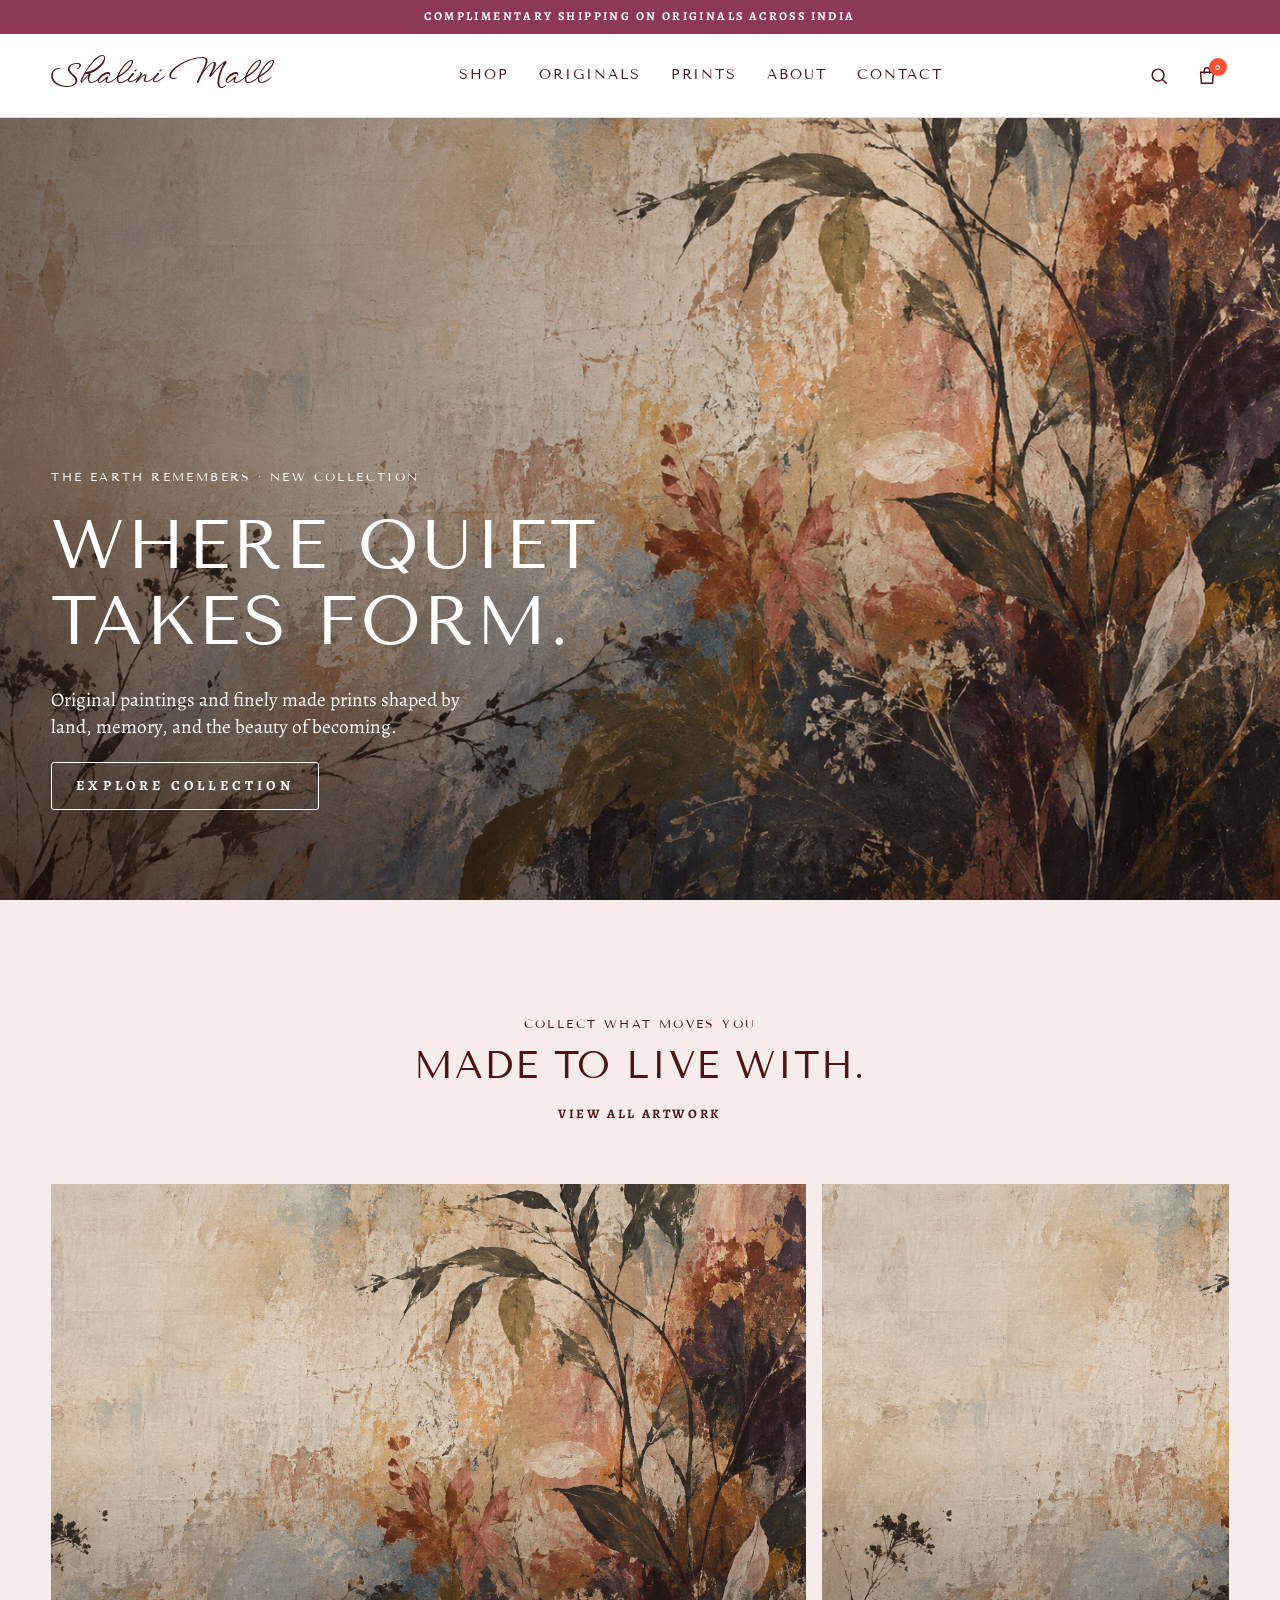
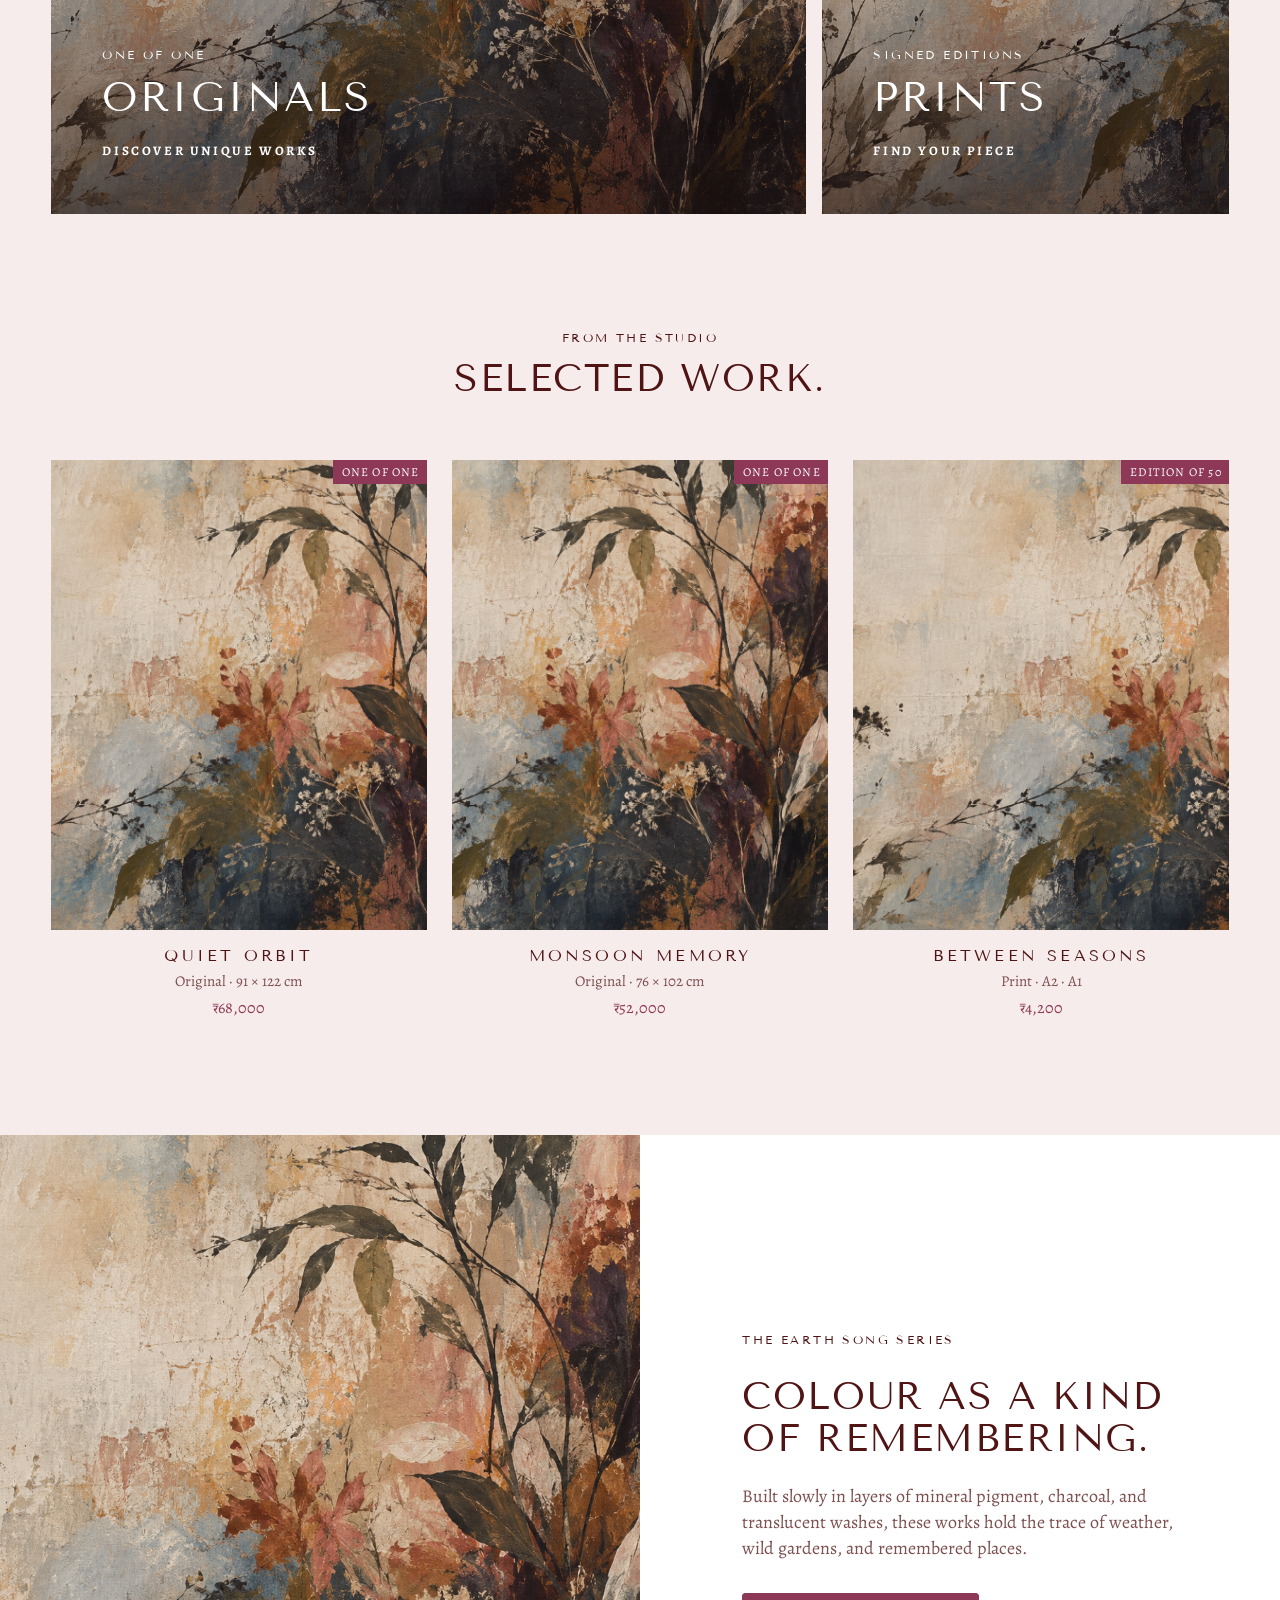
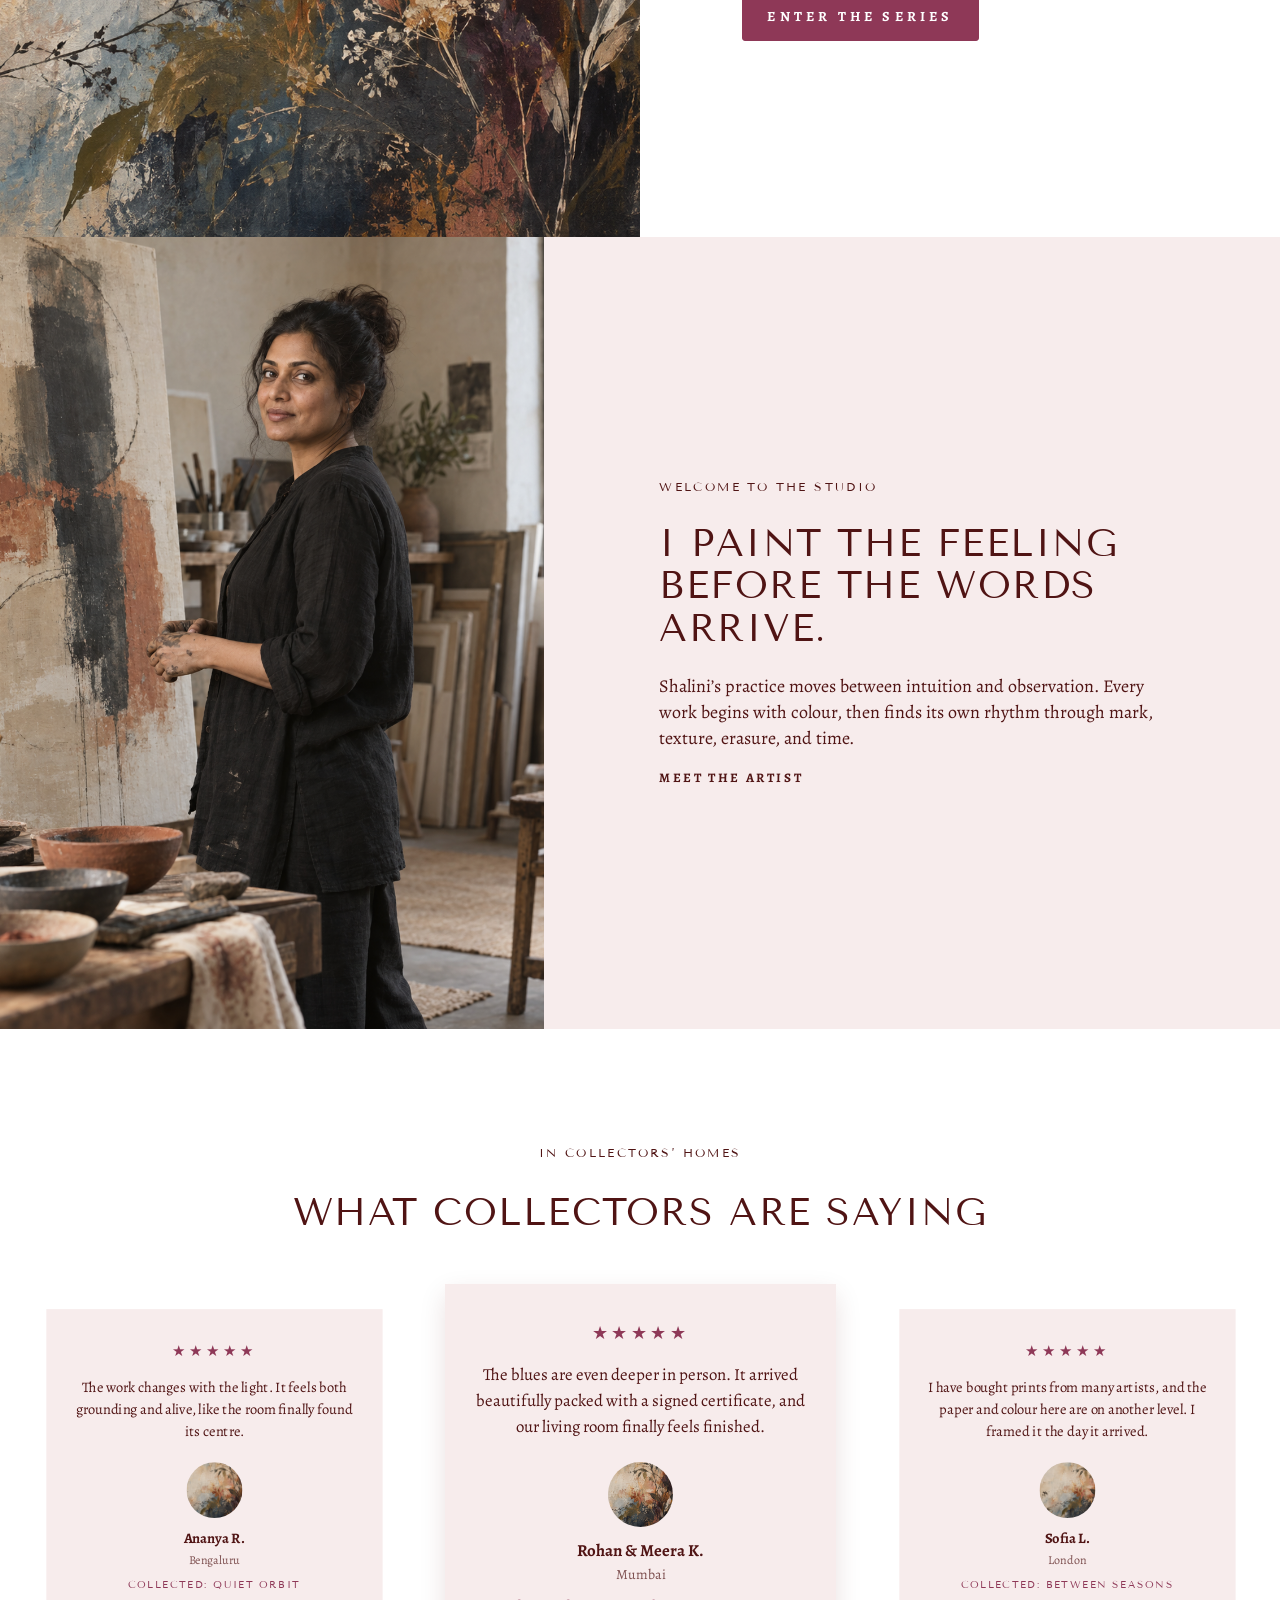
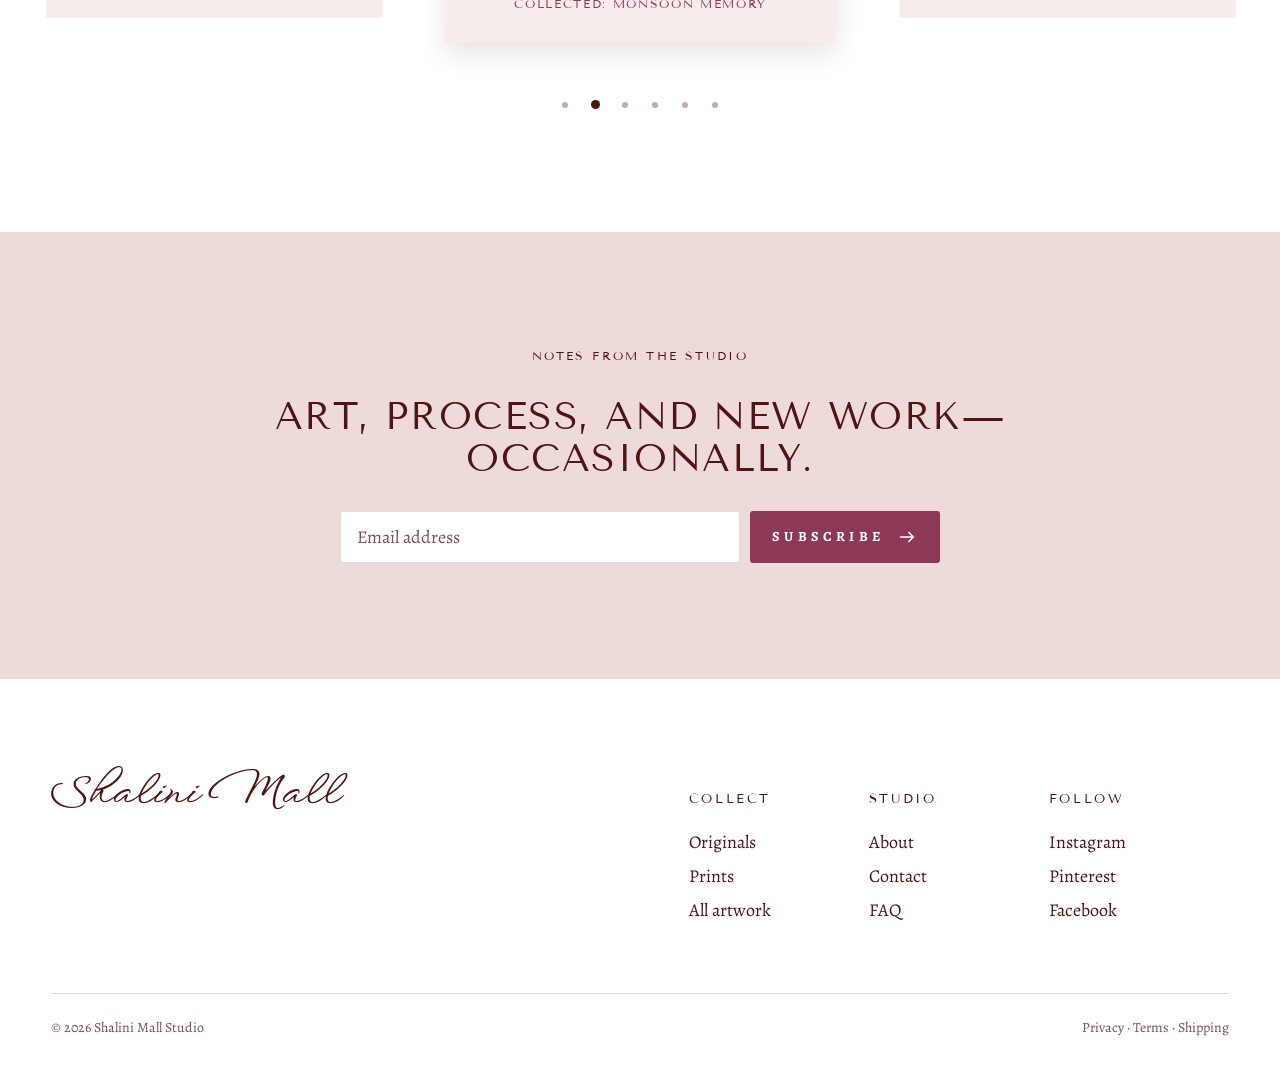
==== index.html @ 7da841d7 "Initial commit: Shalini Mall static site Co-Authored-By: Claude Opus 5.5 <noreply@anthropic.com>" ====
<!doctype html><html lang="en"><head><meta charset="utf-8"><meta name="viewport" content="width=device-width,initial-scale=1"><title>Shalini Mall — Original Art & Fine Art Prints</title><meta name="description" content="Original contemporary paintings and archival fine art prints from Shalini Mall Studio."><meta property="og:title" content="Shalini Mall Studio"><meta property="og:description" content="Art for slow, considered spaces."><meta property="og:image" content="assets/images/collection-hero.png"><link rel="canonical" href="index.html"><script>document.documentElement.classList.add('js')</script><link rel="stylesheet" href="css/style.css"><link rel="stylesheet" href="css/animations.css"><link rel="stylesheet" href="css/responsive.css"><script defer src="js/products.js"></script><script defer src="js/reviews.js"></script><script defer src="js/cart.js"></script><script defer src="js/main.js"></script><script defer src="js/animations.js"></script></head><body><main id="main"><section class="hero" data-slideshow data-speed="7000" aria-roledescription="carousel" aria-label="Featured"><div class="hero-slide is-selected" aria-roledescription="slide" aria-label="1 of 3"><div class="hero-media"><div class="hero-parallax" data-parallax><img src="assets/images/collection-hero.png" alt="Layered abstract botanical painting in earth tones"></div></div><div class="hero-copy"><p class="eyebrow hero-crop"><span>The earth remembers · New collection</span></p><h1 class="hero-title hero-crop"><span>Where quiet takes form.</span></h1><p class="hero-sub hero-crop"><span>Original paintings and finely made prints shaped by land, memory, and the beauty of becoming.</span></p><a class="button light hero-link" href="shop.html">Explore collection</a></div></div><div class="hero-slide" aria-roledescription="slide" aria-label="2 of 3"><div class="hero-media"><div class="hero-parallax" data-parallax><img src="assets/images/collection-hero.png" alt="Detail of an original painting: rust and rose leaves over deep indigo" style="--zoom:1.55;--focus:78% 70%"></div></div><div class="hero-copy"><p class="eyebrow hero-crop"><span>One of one · Originals</span></p><h2 class="hero-title hero-crop"><span>Original paintings.</span></h2><p class="hero-sub hero-crop"><span>Singular works built slowly by hand. Signed, documented, and ready for their next home.</span></p><a class="button light hero-link" href="originals.html">Explore originals</a></div></div><div class="hero-slide" aria-roledescription="slide" aria-label="3 of 3"><div class="hero-media"><div class="hero-parallax" data-parallax><img src="assets/images/collection-hero.png" alt="Detail of a fine art print: fine dark botanicals over pale pigment" style="--zoom:1.5;--focus:12% 62%"></div></div><div class="hero-copy"><p class="eyebrow hero-crop"><span>Signed editions · Prints</span></p><h2 class="hero-title hero-crop"><span>Fine art prints.</span></h2><p class="hero-sub hero-crop"><span>Archival pigment editions on cotton rag paper, signed by the artist.</span></p><a class="button light hero-link" href="prints.html">Explore prints</a></div></div></section><section class="section"><div class="section-head" data-reveal><div><p class="eyebrow">Collect what moves you</p><h2>Made to live with.</h2></div><a class="text-link" href="shop.html">View all artwork</a></div><div class="collections" data-reveal><a class="collection-card" href="originals.html" style="--crop:72% center"><img src="assets/images/collection-hero.png" alt="Original abstract artwork detail"><div><p class="eyebrow">One of one</p><h3>Originals</h3><span class="text-link">Discover unique works</span></div></a><a class="collection-card" href="prints.html" style="--crop:18% center"><img src="assets/images/collection-hero.png" alt="Fine art print detail"><div><p class="eyebrow">Signed editions</p><h3>Prints</h3><span class="text-link">Find your piece</span></div></a></div></section><section class="section" style="padding-top:0"><div class="section-head" data-reveal><div><p class="eyebrow">From the studio</p><h2>Selected work.</h2></div></div><div class="product-grid" id="featuredGrid"></div></section><section class="editorial" data-reveal><div class="editorial-image"><img src="assets/images/collection-hero.png" alt="Detail from the Earth Song collection" loading="lazy" style="object-position:72% center"></div><div class="editorial-copy"><p class="eyebrow">The Earth Song series</p><h2>Colour as a kind of remembering.</h2><p>Built slowly in layers of mineral pigment, charcoal, and translucent washes, these works hold the trace of weather, wild gardens, and remembered places.</p><a class="button dark" href="originals.html">Enter the series</a></div></section><section class="about-grid" data-reveal><div class="artist-image"><img src="assets/images/artist-studio.png" alt="Artist Shalini in a warm, light-filled studio" loading="lazy"></div><div class="about-copy"><p class="eyebrow">Welcome to the studio</p><h2>I paint the feeling before the words arrive.</h2><p>Shalini’s practice moves between intuition and observation. Every work begins with colour, then finds its own rhythm through mark, texture, erasure, and time.</p><a class="text-link" href="about.html">Meet the artist</a></div></section><section class="section reviews" aria-labelledby="reviewsTitle" data-reveal><div class="section-head"><p class="eyebrow">In collectors’ homes</p><h2 id="reviewsTitle">What collectors are saying</h2></div><div class="review-track" id="reviewTrack" aria-roledescription="carousel" aria-label="Customer reviews" tabindex="0"></div><div class="review-dots" id="reviewDots"></div></section></main><script>document.addEventListener('DOMContentLoaded',()=>document.querySelector('#featuredGrid').innerHTML=ART_PRODUCTS.slice(0,3).map(productCard).join(''))</script></body></html>
---- css/style.css ----
@import url('https://fonts.googleapis.com/css2?family=Alegreya:ital,wght@0,400;0,500;0,700;1,400&family=Tenor+Sans&family=WindSong:wght@400;500&display=swap');
:root{--paper:#f7ecec;--paper-2:#efdada;--ink:#501414;--ink-deep:#130505;--muted:#7d4f4f;--clay:#8e3857;--clay-dim:#7c314c;--sage:#efdada;--line:rgba(80,20,20,.16);--white:#fff;--dot:#ff4f33;--radius:3px;--display:'Tenor Sans',Arial,sans-serif;--logo:'WindSong',cursive;--body:'Alegreya',Georgia,serif;--gutter:clamp(20px,4vw,60px);--ease:cubic-bezier(.26,.54,.32,1)}
*{box-sizing:border-box}html{scroll-behavior:smooth}body{margin:0;background:var(--paper);color:var(--ink);font:400 18px/1.45 var(--body);overflow-x:hidden}body.locked{overflow:hidden}a{color:inherit;text-decoration:none}button,input,select,textarea{font:inherit}button{color:inherit}img{display:block;width:100%}svg{width:22px;height:22px;fill:none;stroke:currentColor;stroke-width:1.6;stroke-linecap:round}h1,h2,h3,p{margin-top:0}h1,h2,h3{font-family:var(--display);font-weight:400;line-height:1.1;letter-spacing:.04em;text-transform:uppercase}h1{font-size:clamp(2.2rem,4.6vw,4.2rem)}h2{font-size:clamp(1.7rem,3vw,2.6rem)}h3{font-size:1.05rem;letter-spacing:.18em}.sr-only{position:absolute;width:1px;height:1px;padding:0;margin:-1px;overflow:hidden;clip:rect(0,0,0,0);white-space:nowrap;border:0}.skip-link{position:fixed;left:16px;top:-60px;z-index:100;background:#fff;padding:12px}.skip-link:focus{top:16px}
.announcement{height:34px;background:var(--clay);color:var(--white);display:grid;place-items:center;text-transform:uppercase;letter-spacing:.2em;font-size:12px;font-weight:700}
.site-header{height:84px;position:fixed;top:34px;left:0;right:0;z-index:30;display:grid;grid-template-columns:auto 1fr auto;gap:24px;align-items:center;padding-inline:var(--gutter);background:var(--white);color:var(--ink);border-bottom:1px solid var(--line);transition:top .3s var(--ease),box-shadow .3s var(--ease)}.site-header.scrolled{top:0;box-shadow:0 1px 14px rgba(80,20,20,.08)}.desktop-nav,.header-actions{display:flex;align-items:center;gap:30px}.desktop-nav{justify-content:center}.desktop-nav a{font-family:var(--display);text-transform:uppercase;letter-spacing:.14em;font-size:14px}.desktop-nav a,.footer-links a{position:relative}.desktop-nav a:after,.footer-links a:after,.text-link:after{content:'';height:1px;background:currentColor;position:absolute;left:0;right:100%;bottom:-3px;transition:right .35s var(--ease)}.desktop-nav a:hover:after,.footer-links a:hover:after,.text-link:hover:after{right:0}.header-actions{justify-content:flex-end;gap:4px}
.brand{display:inline-flex;align-items:center;line-height:1}.brand span{font-family:var(--logo);font-weight:500;font-size:30px;white-space:nowrap;padding-block:6px}.brand.mini{color:var(--ink)}.brand.inverse{color:var(--ink)}footer .brand span{font-size:40px}.icon-btn{width:44px;height:44px;border:0;background:transparent;display:grid;place-items:center;cursor:pointer}.menu-btn{display:none}.cart-button{position:relative}.cart-button span{position:absolute;right:2px;top:4px;min-width:18px;height:18px;padding:0 4px;border-radius:9px;background:var(--dot);color:#fff;display:grid;place-items:center;font:700 10px/1 var(--body)}
.hero{position:relative;margin-top:84px;min-height:calc(100svh - 118px);color:#fff;background:var(--ink);overflow:hidden}.hero-slide{position:absolute;inset:0;display:flex;align-items:flex-end}.hero-slide:not(:first-child){visibility:hidden}.hero-media,.hero-media:after{position:absolute;inset:0}.hero-media{overflow:hidden}.hero-media:after{content:'';background:linear-gradient(90deg,rgba(19,5,5,.5),transparent 68%),linear-gradient(0deg,rgba(19,5,5,.4),transparent 55%)}.hero-parallax{position:absolute;left:0;right:0;top:0;height:115%;transition:transform .05s linear}.hero-parallax img{height:100%;object-fit:cover;transform:scale(var(--zoom,1));transform-origin:var(--focus,center)}.hero-copy{position:relative;z-index:1;margin-inline:var(--gutter);bottom:10vh;max-width:760px}.hero-copy .hero-title{margin:.3em 0;font-size:clamp(2.4rem,5.4vw,5rem)}.hero-sub{font-size:clamp(1.05rem,1.5vw,1.3rem);max-width:42ch}.hero-crop{overflow:hidden;padding-bottom:.08em}.hero-crop>span{display:block}
.eyebrow{font-family:var(--display);text-transform:uppercase;letter-spacing:.2em;font-size:12px}.button{min-height:48px;display:inline-flex;align-items:center;justify-content:center;padding:11px 24px;text-transform:uppercase;letter-spacing:.3em;font-size:14px;font-weight:700;border:1px solid currentColor;border-radius:var(--radius);transition:background .25s var(--ease),color .25s var(--ease),border-color .25s var(--ease);cursor:pointer}.button.light{color:white}.button.light:hover{background:white;color:var(--ink)}.button.dark{background:var(--clay);color:white;border-color:var(--clay)}.button.dark:hover{background:var(--clay-dim);border-color:var(--clay-dim)}.button.full{width:100%}
.section{padding:clamp(72px,9vw,130px) var(--gutter)}.section-head{display:flex;flex-direction:column;align-items:center;text-align:center;gap:18px;margin-bottom:clamp(36px,5vw,60px)}.section-head h2{margin:0}.text-link{position:relative;text-transform:uppercase;letter-spacing:.2em;font-size:13px;font-weight:700}
.collections{display:grid;grid-template-columns:1.3fr .7fr;gap:16px}.collection-card{position:relative;min-height:70vh;overflow:hidden;color:white;display:flex;align-items:flex-end;padding:clamp(28px,4vw,56px)}.collection-card img{position:absolute;inset:0;height:100%;object-fit:cover;object-position:var(--crop);transition:transform 1.1s var(--ease)}.collection-card:after{content:'';position:absolute;inset:0;background:linear-gradient(0deg,rgba(19,5,5,.55),transparent 58%)}.collection-card:hover img{transform:scale(1.04)}.collection-card div{position:relative;z-index:1}.collection-card h3{font-size:clamp(1.8rem,3.2vw,2.8rem);letter-spacing:.06em;margin:.2em 0 .4em}
.product-grid{display:grid;grid-template-columns:repeat(3,1fr);gap:clamp(36px,4vw,56px) clamp(16px,2vw,30px)}.product-image{position:relative;aspect-ratio:4/5;overflow:hidden;display:block;background:var(--white)}.product-image img{height:100%;object-fit:cover;object-position:var(--crop);transition:transform .8s var(--ease)}.product-image:after{content:'';position:absolute;inset:0;background:#000;opacity:0;transition:opacity .3s var(--ease)}.product-image:hover:after{opacity:.1}.product-image:hover img{transform:scale(1.03)}.product-image span{position:absolute;top:0;right:0;z-index:1;background:var(--clay);color:#fff;padding:6px 7px 6px 9px;font-size:12px;line-height:1;text-transform:uppercase;letter-spacing:.1em}.product-meta{display:flex;flex-direction:column;align-items:center;text-align:center;gap:4px;padding-top:16px}.product-meta h3{font-size:16px;letter-spacing:.2em;line-height:1.2;margin:0 0 6px}.product-meta p{font-size:15px;color:var(--muted);margin:0}.product-meta strong{font-size:16px;color:var(--clay);font-weight:400}
.editorial{display:grid;grid-template-columns:1fr 1fr;background:var(--white)}.editorial-image{min-height:78vh;overflow:hidden}.editorial-image img{height:100%;object-fit:cover}.editorial-copy{display:flex;flex-direction:column;align-items:flex-start;justify-content:center;padding:clamp(56px,8vw,130px)}.editorial-copy h2{margin:.4em 0 .6em}.editorial-copy p:not(.eyebrow){max-width:48ch;color:var(--muted);margin-bottom:32px}.editorial.reverse{background:var(--ink);color:var(--white)}.editorial.reverse .editorial-copy{order:1}.editorial.reverse .editorial-image{order:2}.editorial.reverse .editorial-copy p{color:#e6cccc}.about-grid{display:grid;grid-template-columns:.85fr 1.15fr}.artist-image{min-height:88vh}.artist-image img{height:100%;object-fit:cover}.about-copy{display:flex;flex-direction:column;justify-content:center;padding:clamp(56px,9vw,140px)}.about-copy h1,.about-copy h2{margin:.4em 0 .6em}
.reviews{background:var(--white);padding-inline:0;overflow:hidden;container-type:inline-size;--card:33.333cqw}.reviews .section-head{padding-inline:var(--gutter);margin-bottom:10px}.review-track{position:relative;display:flex;overflow-x:auto;scroll-snap-type:x mandatory;scrollbar-width:none;padding:40px calc((100cqw - var(--card))/2) 50px;outline:0}.review-track::-webkit-scrollbar{display:none}.review-card{flex:0 0 var(--card);margin:0;scroll-snap-align:center;display:flex;cursor:pointer}.review-card.is-selected{cursor:auto}.review-body{flex:1;display:flex;flex-direction:column;align-items:center;text-align:center;background:var(--paper);margin:0 18px;padding:36px 30px 32px;transform:scale(.86);transition:transform .5s ease,box-shadow .5s ease}.is-selected .review-body{position:relative;z-index:1;transform:scale(1);box-shadow:0 10px 25px rgba(80,20,20,.12)}.review-track:focus-visible .is-selected .review-body{outline:1px solid var(--clay);outline-offset:4px}.review-stars{color:var(--clay);font-size:18px;letter-spacing:.2em;margin-bottom:16px}.review-body blockquote{margin:0 0 22px;font-size:1.05rem;line-height:1.55}.review-thumb{display:block;width:65px;height:65px;border-radius:50%;overflow:hidden;margin:auto 0 12px}.review-thumb img{height:100%;object-fit:cover;object-position:var(--crop)}.review-body figcaption{display:flex;flex-direction:column;align-items:center;gap:2px}.review-body cite{font-style:normal;font-weight:700;font-size:1.05rem}.review-body figcaption span{font-size:14px;color:var(--muted)}.review-piece{margin-top:8px;font:400 12px var(--display);text-transform:uppercase;letter-spacing:.14em;color:var(--clay)}.review-piece:hover{text-decoration:underline;text-underline-offset:3px}.review-dots{display:flex;justify-content:center;gap:6px}.review-dot{width:24px;height:24px;border:0;padding:0;background:none;cursor:pointer;display:grid;place-items:center;color:var(--ink)}.review-dot:before{content:'';width:6px;height:6px;border-radius:50%;background:currentColor;opacity:.35;transition:.3s}.review-dot[aria-current]:before{width:9px;height:9px;opacity:1}
.newsletter{background:var(--sage);color:var(--ink);padding:clamp(72px,9vw,120px) var(--gutter);display:flex;flex-direction:column;align-items:center;text-align:center}.newsletter h2{max-width:760px;margin:.5em auto .8em}.newsletter form{width:min(600px,100%);display:flex;gap:10px;position:relative}.newsletter input{flex:1;background:var(--white);border:1px solid var(--line);border-radius:var(--radius);color:var(--ink);padding:12px 16px;outline:none}.newsletter input:focus{border-color:var(--ink)}.newsletter input::placeholder{color:var(--muted)}.newsletter button{border:0;border-radius:var(--radius);background:var(--clay);color:white;display:flex;align-items:center;justify-content:center;gap:12px;padding:11px 22px;text-transform:uppercase;letter-spacing:.3em;font-size:14px;font-weight:700;cursor:pointer;transition:background .25s var(--ease)}.newsletter button:hover{background:var(--clay-dim)}.form-message{position:absolute;top:100%;left:0;margin-top:9px}
footer{background:var(--white);color:var(--ink);border-top:1px solid var(--line);padding:clamp(60px,7vw,90px) var(--gutter) 28px}.footer-links{display:grid;grid-template-columns:repeat(3,180px);justify-content:end;margin-top:-30px}.footer-links div{display:flex;flex-direction:column;gap:8px}.footer-links b{font:400 13px var(--display);text-transform:uppercase;letter-spacing:.2em;margin-bottom:14px}.legal{border-top:1px solid var(--line);margin-top:70px;padding-top:24px;display:flex;justify-content:space-between;font-size:14px;color:var(--muted)}
.scrim{position:fixed;inset:0;background:rgba(19,5,5,.45);z-index:50;opacity:0;visibility:hidden;transition:.3s}.overlay-open .scrim{opacity:1;visibility:visible}.panel{position:fixed;top:0;bottom:0;width:min(460px,92vw);background:var(--white);color:var(--ink);z-index:60;padding:28px;transition:transform .5s var(--ease);display:flex;flex-direction:column}.menu-panel{left:0;transform:translateX(-105%)}.cart-panel{right:0;transform:translateX(105%)}.panel.open{transform:none}.panel-head{display:flex;justify-content:space-between;align-items:center;border-bottom:1px solid var(--line);padding-bottom:20px}.panel-head h2{font-size:1.3rem;margin:0}.menu-panel nav{display:flex;flex-direction:column;margin:auto 0}.menu-panel nav a{font:400 clamp(1.5rem,4vw,2.2rem)/1.9 var(--display);text-transform:uppercase;letter-spacing:.08em}.panel-foot{display:flex;gap:20px;border-top:1px solid var(--line);padding-top:20px}
.cart-items{overflow:auto;flex:1;padding-block:24px}.cart-item{display:grid;grid-template-columns:90px 1fr;gap:16px;padding-block:16px;border-bottom:1px solid var(--line)}.cart-thumb{height:110px;overflow:hidden}.cart-thumb img{height:100%;object-fit:cover;object-position:var(--crop)}.cart-line{display:flex;justify-content:space-between;gap:12px}.cart-line button{border:0;background:none;font-size:13px;text-decoration:underline;cursor:pointer}.cart-item small{display:block;color:var(--muted);margin:7px 0 18px}.qty{border:1px solid var(--line);border-radius:var(--radius);display:flex;align-items:center}.qty button{width:30px;height:28px;text-decoration:none}.cart-summary{border-top:1px solid var(--line);padding-top:20px}.cart-summary div{display:flex;justify-content:space-between}.cart-summary p{font-size:14px;color:var(--muted)}.empty-state{margin:auto;text-align:center}
.search-overlay{position:fixed;inset:0;background:var(--paper);z-index:70;padding:50px var(--gutter);transform:translateY(-105%);transition:.5s var(--ease);overflow:auto}.search-overlay.open{transform:none}.search-top{display:flex;justify-content:space-between;align-items:center}.search-top label{font-family:var(--display);text-transform:uppercase;letter-spacing:.2em;font-size:12px}.search-overlay>input{width:100%;border:0;border-bottom:1px solid var(--line);background:none;color:var(--ink);font:400 clamp(1.8rem,4.5vw,3.6rem) var(--display);text-transform:uppercase;letter-spacing:.06em;padding:4vw 0 2vw;outline:0}.search-results{max-width:900px;margin-top:40px}.search-results a{display:flex;justify-content:space-between;border-bottom:1px solid var(--line);padding:18px 0;font-size:18px}.search-results small{display:block;color:var(--muted);font-size:13px}.search-results b{color:var(--clay);font-weight:400}
.toast{position:fixed;z-index:90;left:50%;bottom:28px;transform:translate(-50%,20px);background:var(--ink);color:white;border-radius:var(--radius);padding:12px 20px;opacity:0;visibility:hidden;transition:.3s}.toast.show{opacity:1;visibility:visible;transform:translate(-50%,0)}
.shop-page{padding:190px var(--gutter) 120px}.shop-head{display:flex;flex-direction:column;align-items:center;text-align:center;gap:28px;margin-bottom:50px}.shop-head h1{margin:.3em 0 .4em}.shop-head p:not(.eyebrow){color:var(--muted);margin:0}.filters{display:flex;flex-wrap:wrap;justify-content:center;gap:8px}.filter,.sort{border:1px solid var(--line);border-radius:var(--radius);background:var(--white);color:var(--ink);padding:10px 18px;min-height:44px;cursor:pointer}.filter{font-family:var(--display);text-transform:uppercase;letter-spacing:.14em;font-size:13px}.filter.active{background:var(--clay);border-color:var(--clay);color:white}
.product-layout{display:grid;grid-template-columns:1.18fr .82fr;gap:clamp(40px,6vw,100px);padding:170px var(--gutter) 120px}.product-gallery{position:relative;min-height:80vh;overflow:hidden;background:var(--white)}.product-gallery img{position:absolute;inset:0;height:100%;object-fit:cover;object-position:var(--crop);cursor:zoom-in}.gallery-note{position:absolute;bottom:20px;left:20px;background:rgba(255,255,255,.9);padding:8px 12px;font-size:12px;text-transform:uppercase;letter-spacing:.1em}.product-info{align-self:start;position:sticky;top:120px}.product-info h1{font-size:clamp(1.9rem,3vw,2.6rem);margin:.3em 0}.price{font-size:1.25rem;color:var(--clay)}.product-info>p{max-width:50ch;color:var(--muted)}.option-group{border-top:1px solid var(--line);padding-top:20px;margin-top:28px}.option-group label{display:block;font-family:var(--display);text-transform:uppercase;letter-spacing:.2em;font-size:12px;margin-bottom:10px}.option-group select{width:100%;padding:12px 14px;background:var(--white);color:var(--ink);border:1px solid var(--line);border-radius:var(--radius)}.purchase-row{display:grid;grid-template-columns:90px 1fr;gap:10px;margin-top:24px}.purchase-row input{width:100%;text-align:center;border:1px solid var(--line);border-radius:var(--radius);background:var(--white);color:var(--ink)}.accordion{border-top:1px solid var(--line);margin-top:36px}.accordion details{border-bottom:1px solid var(--line);padding:18px 0}.accordion summary{cursor:pointer;font-family:var(--display);text-transform:uppercase;letter-spacing:.16em;font-size:13px}
.contact-grid{display:grid;grid-template-columns:1fr 1fr;gap:40px}.contact-card{background:var(--white);padding:clamp(30px,5vw,70px)}.contact-card input,.contact-card textarea{width:100%;border:0;border-bottom:1px solid var(--line);background:transparent;color:var(--ink);padding:16px 0;margin-bottom:18px}.contact-card input:focus,.contact-card textarea:focus{outline:0;border-bottom-color:var(--ink)}.contact-card textarea{min-height:120px}.faq details{border-top:1px solid var(--line);padding:20px 0}.faq summary{font-family:var(--display);text-transform:uppercase;letter-spacing:.1em;font-size:1rem;cursor:pointer}
---- css/animations.css ----
[data-reveal]{opacity:0;transform:translateY(32px);transition:opacity .8s var(--ease),transform .8s var(--ease)}[data-reveal].is-visible{opacity:1;transform:none}.js .hero .hero-slide{visibility:hidden;transition:visibility 0s .6s}.js .hero .hero-slide.is-selected{visibility:visible;transition:none}.js .hero .hero-media{opacity:0}.js .hero .is-selected .hero-media{animation:heroIn .7s ease both}.js .hero .animate-out .hero-media{animation:heroOut .5s ease-in .05s both}.js .hero .hero-crop>span{opacity:0;transform:translateY(15px)}.js .hero .is-selected .hero-crop>span{animation:riseUp 1s var(--ease) .7s forwards}.js .hero .is-selected .hero-title>span{animation-duration:.8s;animation-delay:.3s}.js .hero .hero-link{opacity:0}.js .hero .is-selected .hero-link{animation:fadeIn .6s ease 1s both}@keyframes heroIn{from{opacity:0;transform:translateX(200px)}to{opacity:1;transform:none}}@keyframes heroOut{from{opacity:1;transform:none}to{opacity:0;transform:translateX(-200px)}}@keyframes fadeIn{from{opacity:0}to{opacity:1}}@keyframes riseUp{from{opacity:1;transform:translateY(120%)}to{opacity:1;transform:none}}@media(prefers-reduced-motion:reduce){*,*:before,*:after{animation-duration:.01ms!important;animation-iteration-count:1!important;scroll-behavior:auto!important;transition-duration:.01ms!important}[data-reveal]{opacity:1;transform:none}}
---- css/responsive.css ----
@media(max-width:900px){.desktop-nav{display:none}.menu-btn{display:grid}.site-header{grid-template-columns:auto 1fr auto}.editorial,.about-grid,.product-layout,.contact-grid{grid-template-columns:1fr}.editorial.reverse .editorial-copy{order:2}.product-info{position:static}.collections{grid-template-columns:1fr}.collection-card{min-height:62vh}.product-grid{grid-template-columns:repeat(2,1fr)}.reviews{--card:60cqw}.footer-links{grid-template-columns:repeat(3,1fr);margin-top:4rem}.hero-copy{bottom:8vh}.hero-copy .hero-title{max-width:12ch}.filters{width:100%}.artist-image{min-height:70vh}.newsletter h2{max-width:18ch}.product-gallery{min-height:70vh}}
@media(max-width:560px){:root{--gutter:20px}.announcement{font-size:10px;letter-spacing:.14em}.site-header{top:29px;height:68px}.brand span{font-size:24px}.hero{margin-top:68px;min-height:calc(100svh - 97px)}.hero-copy{bottom:7vh}.hero-sub{max-width:29ch}.product-grid{grid-template-columns:1fr}.reviews{--card:82cqw}.review-body{margin:0 8px;padding:30px 20px 26px}.product-image{aspect-ratio:4/5}.section{padding-block:88px}.editorial-copy,.about-copy{padding:72px var(--gutter)}.panel{width:100%}.newsletter{padding:88px var(--gutter)}.newsletter form{flex-direction:column;align-items:stretch}.footer-links{grid-template-columns:1fr 1fr;gap:40px}footer{padding:72px var(--gutter) 24px}.legal{align-items:flex-start;flex-direction:column}.shop-page{padding-top:142px}.search-overlay{padding:32px var(--gutter)}.search-overlay input{font-size:2rem}.collection-card{min-height:54vh}.contact-card{padding:32px}.product-layout{padding-top:130px}}
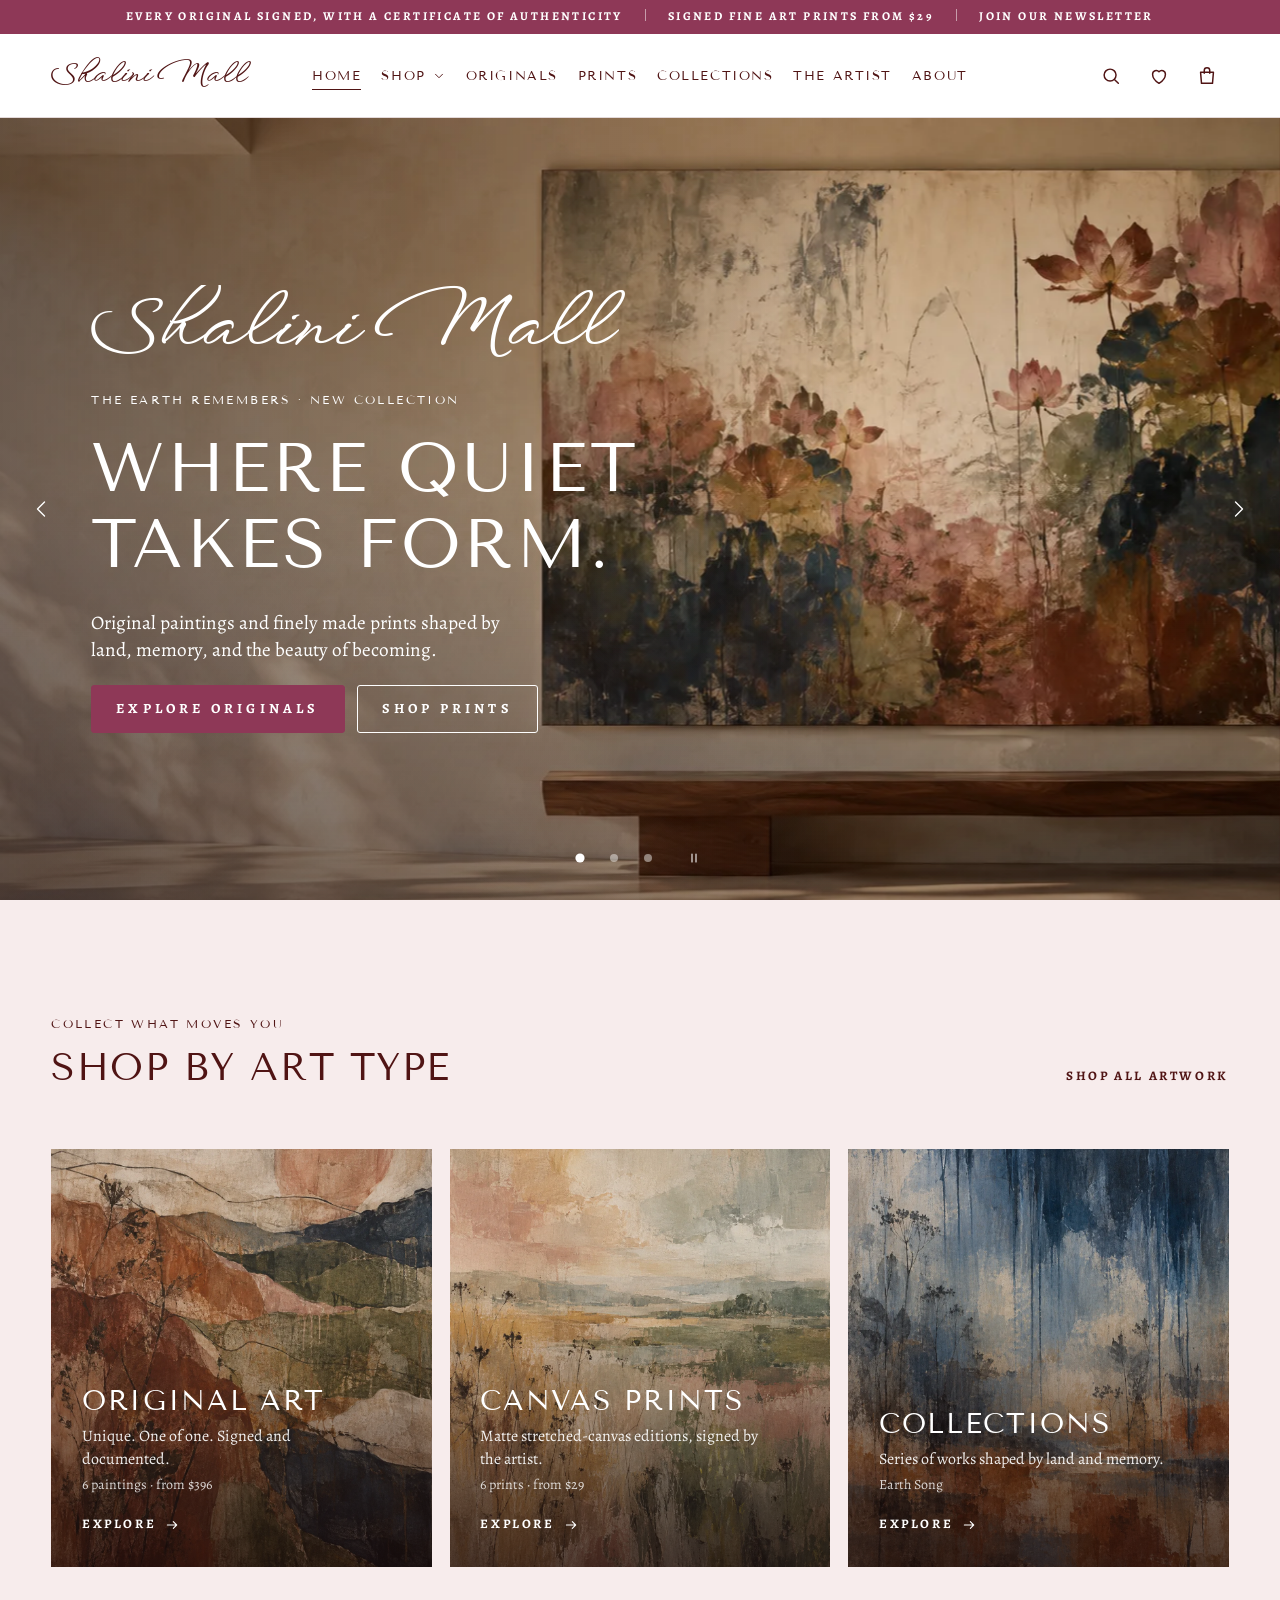
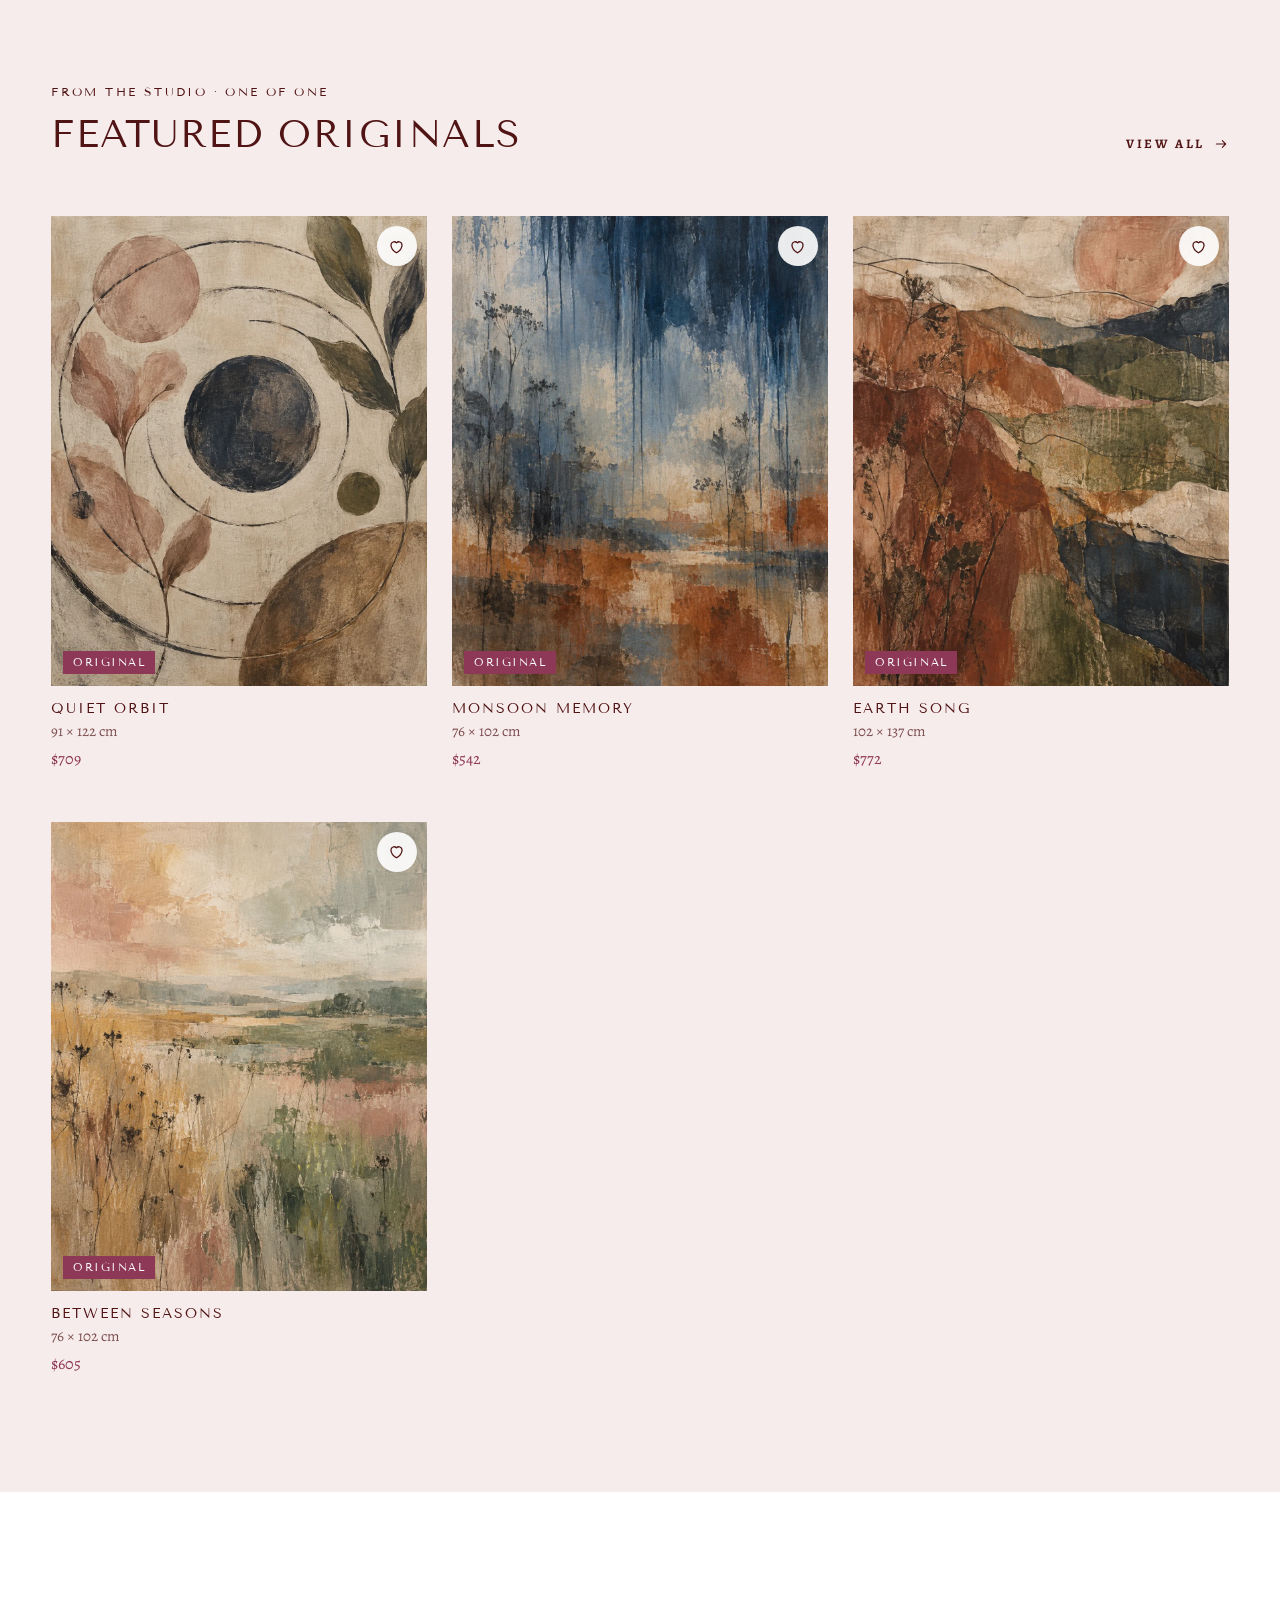
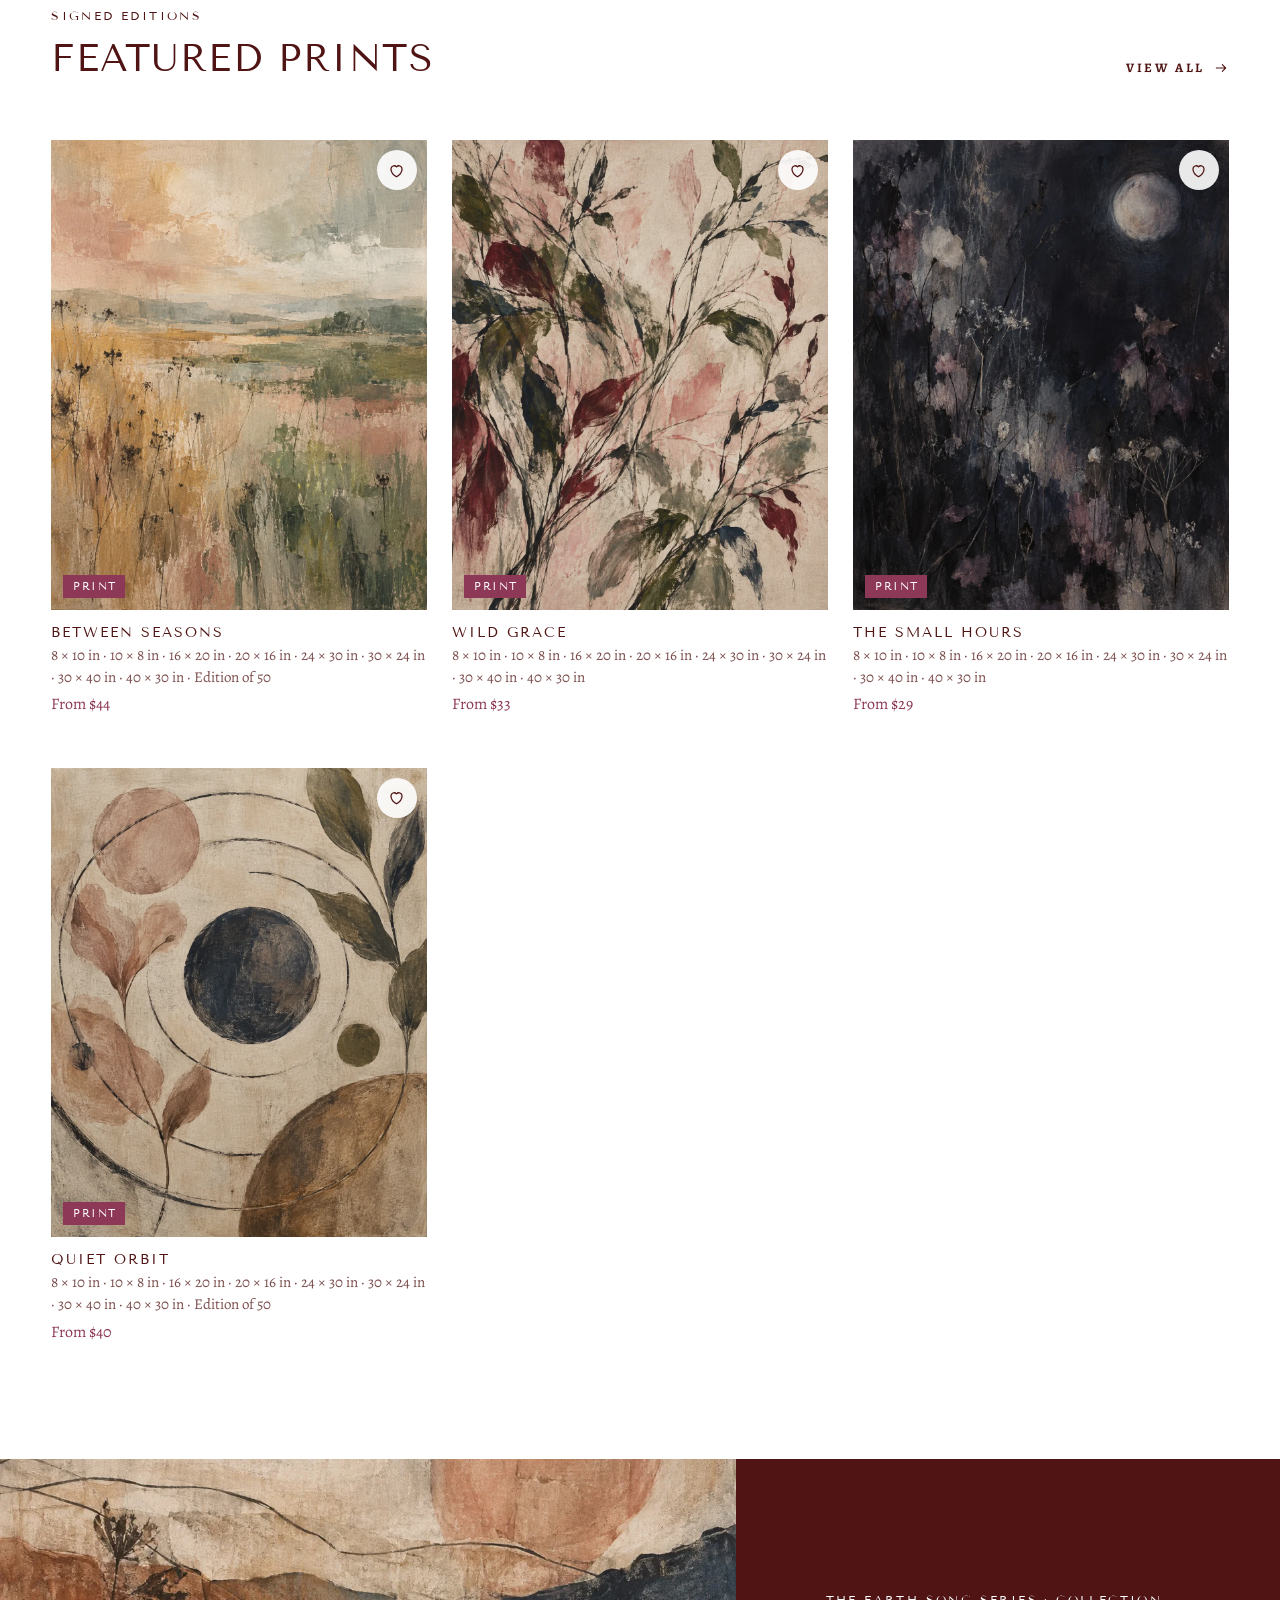
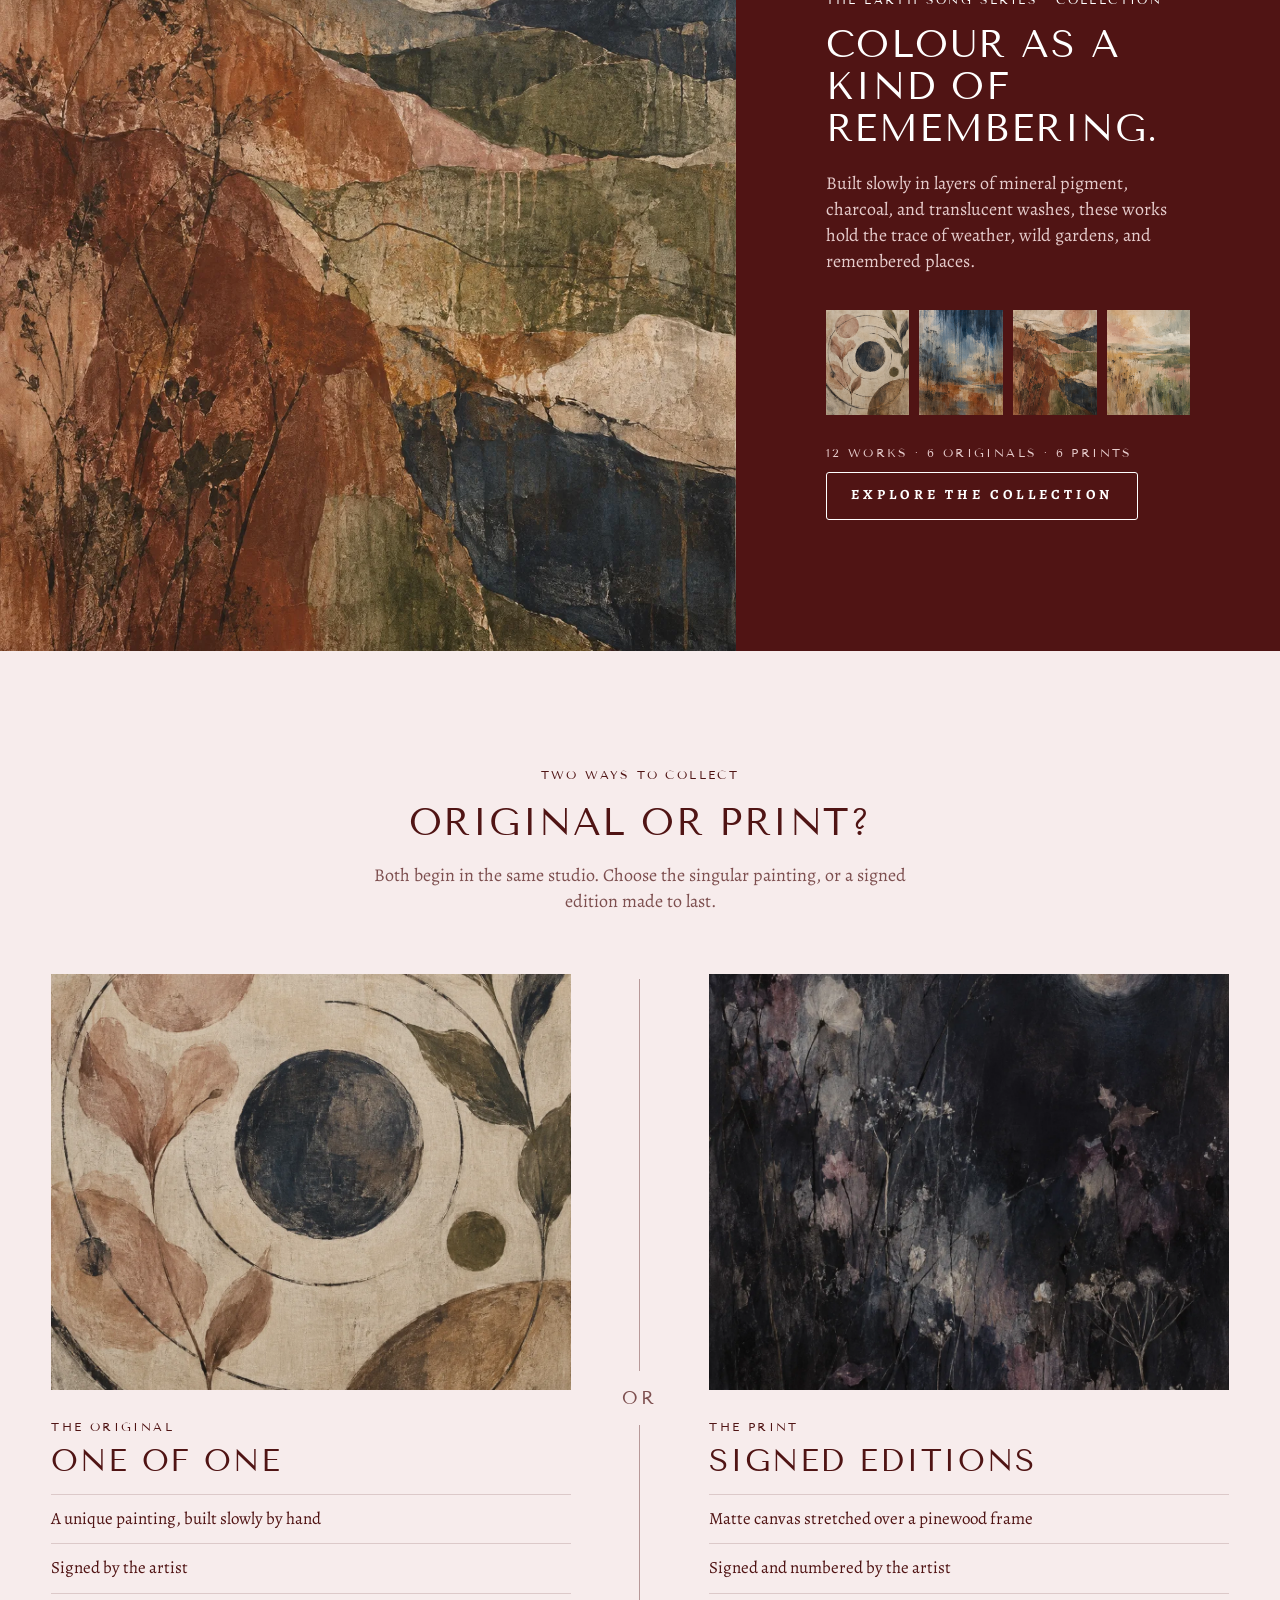
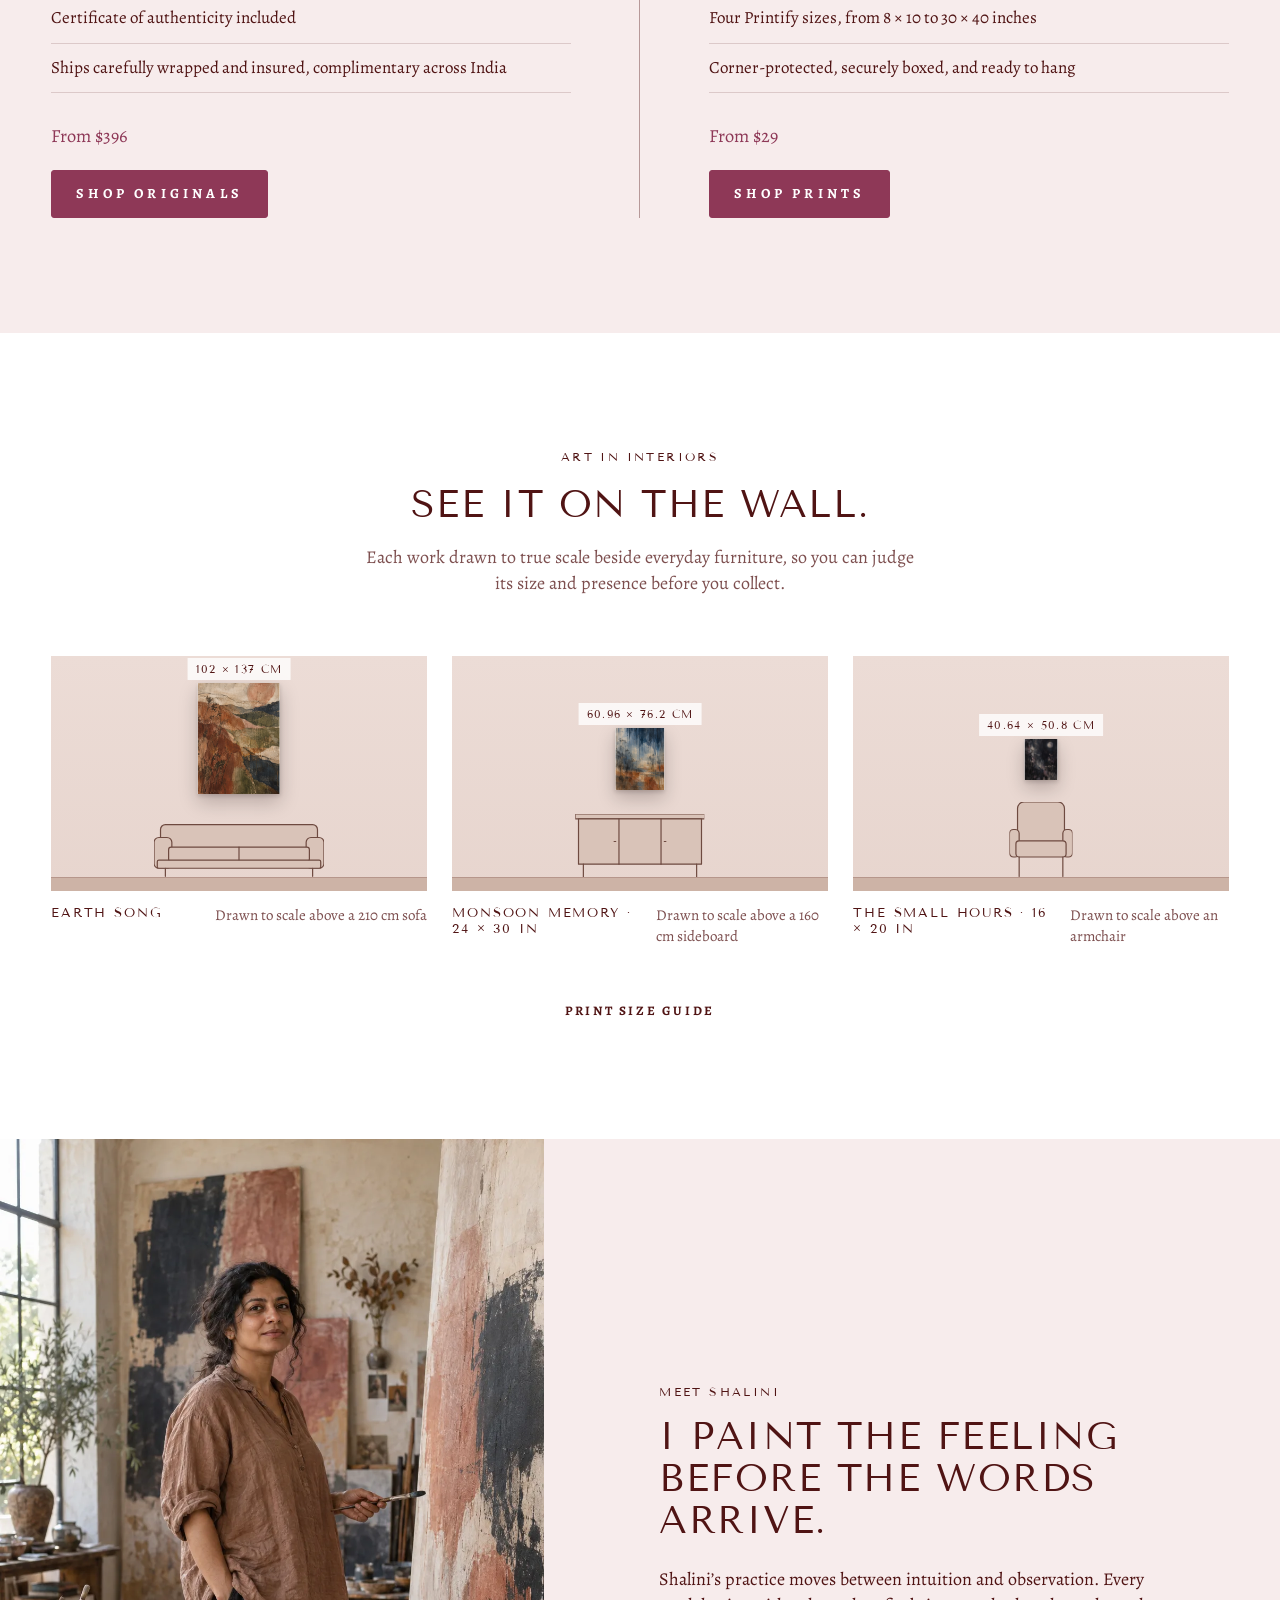
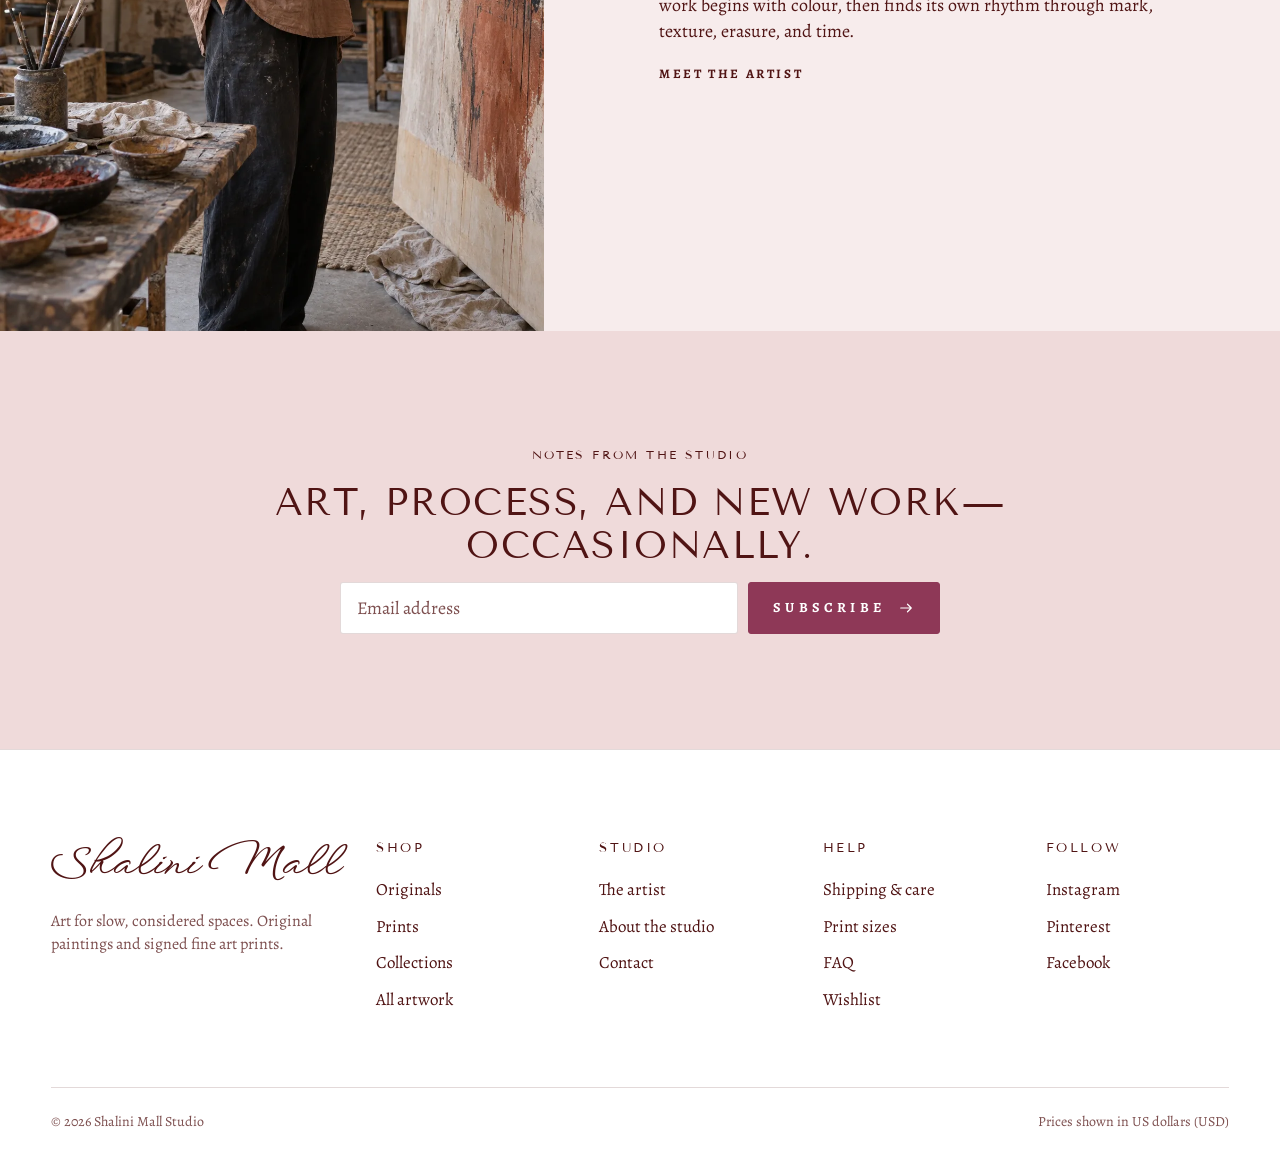
==== commit 383035bd: "Update Shalini Mall storefront and Shopify catalogue setup" ====
--- a/index.html
+++ b/index.html
@@ -1 +1,194 @@
-<!doctype html><html lang="en"><head><meta charset="utf-8"><meta name="viewport" content="width=device-width,initial-scale=1"><title>Shalini Mall — Original Art & Fine Art Prints</title><meta name="description" content="Original contemporary paintings and archival fine art prints from Shalini Mall Studio."><meta property="og:title" content="Shalini Mall Studio"><meta property="og:description" content="Art for slow, considered spaces."><meta property="og:image" content="assets/images/collection-hero.png"><link rel="canonical" href="index.html"><script>document.documentElement.classList.add('js')</script><link rel="stylesheet" href="css/style.css"><link rel="stylesheet" href="css/animations.css"><link rel="stylesheet" href="css/responsive.css"><script defer src="js/products.js"></script><script defer src="js/reviews.js"></script><script defer src="js/cart.js"></script><script defer src="js/main.js"></script><script defer src="js/animations.js"></script></head><body><main id="main"><section class="hero" data-slideshow data-speed="7000" aria-roledescription="carousel" aria-label="Featured"><div class="hero-slide is-selected" aria-roledescription="slide" aria-label="1 of 3"><div class="hero-media"><div class="hero-parallax" data-parallax><img src="assets/images/collection-hero.png" alt="Layered abstract botanical painting in earth tones"></div></div><div class="hero-copy"><p class="eyebrow hero-crop"><span>The earth remembers · New collection</span></p><h1 class="hero-title hero-crop"><span>Where quiet takes form.</span></h1><p class="hero-sub hero-crop"><span>Original paintings and finely made prints shaped by land, memory, and the beauty of becoming.</span></p><a class="button light hero-link" href="shop.html">Explore collection</a></div></div><div class="hero-slide" aria-roledescription="slide" aria-label="2 of 3"><div class="hero-media"><div class="hero-parallax" data-parallax><img src="assets/images/collection-hero.png" alt="Detail of an original painting: rust and rose leaves over deep indigo" style="--zoom:1.55;--focus:78% 70%"></div></div><div class="hero-copy"><p class="eyebrow hero-crop"><span>One of one · Originals</span></p><h2 class="hero-title hero-crop"><span>Original paintings.</span></h2><p class="hero-sub hero-crop"><span>Singular works built slowly by hand. Signed, documented, and ready for their next home.</span></p><a class="button light hero-link" href="originals.html">Explore originals</a></div></div><div class="hero-slide" aria-roledescription="slide" aria-label="3 of 3"><div class="hero-media"><div class="hero-parallax" data-parallax><img src="assets/images/collection-hero.png" alt="Detail of a fine art print: fine dark botanicals over pale pigment" style="--zoom:1.5;--focus:12% 62%"></div></div><div class="hero-copy"><p class="eyebrow hero-crop"><span>Signed editions · Prints</span></p><h2 class="hero-title hero-crop"><span>Fine art prints.</span></h2><p class="hero-sub hero-crop"><span>Archival pigment editions on cotton rag paper, signed by the artist.</span></p><a class="button light hero-link" href="prints.html">Explore prints</a></div></div></section><section class="section"><div class="section-head" data-reveal><div><p class="eyebrow">Collect what moves you</p><h2>Made to live with.</h2></div><a class="text-link" href="shop.html">View all artwork</a></div><div class="collections" data-reveal><a class="collection-card" href="originals.html" style="--crop:72% center"><img src="assets/images/collection-hero.png" alt="Original abstract artwork detail"><div><p class="eyebrow">One of one</p><h3>Originals</h3><span class="text-link">Discover unique works</span></div></a><a class="collection-card" href="prints.html" style="--crop:18% center"><img src="assets/images/collection-hero.png" alt="Fine art print detail"><div><p class="eyebrow">Signed editions</p><h3>Prints</h3><span class="text-link">Find your piece</span></div></a></div></section><section class="section" style="padding-top:0"><div class="section-head" data-reveal><div><p class="eyebrow">From the studio</p><h2>Selected work.</h2></div></div><div class="product-grid" id="featuredGrid"></div></section><section class="editorial" data-reveal><div class="editorial-image"><img src="assets/images/collection-hero.png" alt="Detail from the Earth Song collection" loading="lazy" style="object-position:72% center"></div><div class="editorial-copy"><p class="eyebrow">The Earth Song series</p><h2>Colour as a kind of remembering.</h2><p>Built slowly in layers of mineral pigment, charcoal, and translucent washes, these works hold the trace of weather, wild gardens, and remembered places.</p><a class="button dark" href="originals.html">Enter the series</a></div></section><section class="about-grid" data-reveal><div class="artist-image"><img src="assets/images/artist-studio.png" alt="Artist Shalini in a warm, light-filled studio" loading="lazy"></div><div class="about-copy"><p class="eyebrow">Welcome to the studio</p><h2>I paint the feeling before the words arrive.</h2><p>Shalini’s practice moves between intuition and observation. Every work begins with colour, then finds its own rhythm through mark, texture, erasure, and time.</p><a class="text-link" href="about.html">Meet the artist</a></div></section><section class="section reviews" aria-labelledby="reviewsTitle" data-reveal><div class="section-head"><p class="eyebrow">In collectors’ homes</p><h2 id="reviewsTitle">What collectors are saying</h2></div><div class="review-track" id="reviewTrack" aria-roledescription="carousel" aria-label="Customer reviews" tabindex="0"></div><div class="review-dots" id="reviewDots"></div></section></main><script>document.addEventListener('DOMContentLoaded',()=>document.querySelector('#featuredGrid').innerHTML=ART_PRODUCTS.slice(0,3).map(productCard).join(''))</script></body></html>
+<!doctype html>
+<html lang="en">
+<head>
+  <meta charset="utf-8">
+  <meta name="viewport" content="width=device-width,initial-scale=1">
+  <title>Shalini Mall — Original Art &amp; Fine Art Prints</title>
+  <meta name="description" content="Original contemporary paintings and archival fine art prints from Shalini Mall Studio.">
+  <link rel="canonical" href="https://shalini-mall.vercel.app/">
+  <meta property="og:type" content="website">
+  <meta property="og:site_name" content="Shalini Mall">
+  <meta property="og:title" content="Shalini Mall Studio">
+  <meta property="og:description" content="Art for slow, considered spaces.">
+  <meta property="og:url" content="https://shalini-mall.vercel.app/">
+  <meta property="og:image" content="https://shalini-mall.vercel.app/assets/images/hero-gallery.webp">
+  <meta name="twitter:card" content="summary_large_image">
+  <meta name="theme-color" content="#f7ecec">
+  <link rel="icon" href="data:image/svg+xml,%3Csvg xmlns='http://www.w3.org/2000/svg' viewBox='0 0 32 32'%3E%3Crect width='32' height='32' fill='%238e3857'/%3E%3Ctext x='16' y='23' font-family='Georgia,serif' font-size='20' text-anchor='middle' fill='%23fff'%3ES%3C/text%3E%3C/svg%3E">
+  <link rel="preconnect" href="https://fonts.googleapis.com">
+  <link rel="preconnect" href="https://fonts.gstatic.com" crossorigin>
+  <link rel="stylesheet" href="https://fonts.googleapis.com/css2?family=Alegreya:ital,wght@0,400;0,500;0,700;1,400&family=Tenor+Sans&family=WindSong:wght@400;500&display=swap">
+  <link rel="preload" as="image" href="assets/images/hero-gallery.webp" fetchpriority="high">
+  <link rel="stylesheet" href="css/global.css">
+  <link rel="stylesheet" href="css/header.css">
+  <link rel="stylesheet" href="css/components.css">
+  <link rel="stylesheet" href="css/editorial.css">
+  <link rel="stylesheet" href="css/home.css">
+  <link rel="stylesheet" href="css/footer.css">
+  <link rel="stylesheet" href="css/animations.css">
+  <script>document.documentElement.classList.add('js')</script>
+  <script defer src="js/core.js"></script>
+  <script defer src="js/products.js"></script>
+  <script defer src="js/cart.js"></script>
+  <script defer src="js/wishlist.js"></script>
+  <script defer src="js/recently-viewed.js"></script>
+  <script defer src="js/cards.js"></script>
+  <script defer src="js/variants.js"></script>
+  <script defer src="js/layout.js"></script>
+  <script defer src="js/app.js"></script>
+  <script defer src="js/search.js"></script>
+  <script defer src="js/quick-view.js"></script>
+  <script defer src="js/wall-preview.js"></script>
+  <script defer src="js/home.js"></script>
+  <script defer src="js/reviews.js"></script>
+  <script defer src="js/animations.js"></script>
+</head>
+<body>
+<main id="main">
+  <section class="hero" data-slideshow data-speed="7000" aria-roledescription="carousel" aria-label="Featured work">
+    <div class="hero-slide is-selected" aria-roledescription="slide" aria-label="1 of 3">
+      <div class="hero-media"><div class="hero-parallax" data-parallax><img src="assets/images/hero-gallery.webp" alt="Large abstract botanical painting in a warm, light-filled interior" fetchpriority="high"></div></div>
+      <div class="hero-copy">
+        <p class="hero-brand hero-crop"><span>Shalini Mall</span></p>
+        <p class="eyebrow hero-crop"><span>The earth remembers · New collection</span></p>
+        <h1 class="hero-title hero-crop"><span>Where quiet takes form.</span></h1>
+        <p class="hero-sub hero-crop"><span>Original paintings and finely made prints shaped by land, memory, and the beauty of becoming.</span></p>
+        <div class="hero-links"><a class="button dark" href="originals.html">Explore originals</a><a class="button light" href="prints.html">Shop prints</a></div>
+      </div>
+    </div>
+    <div class="hero-slide" aria-roledescription="slide" aria-label="2 of 3">
+      <div class="hero-media"><div class="hero-parallax" data-parallax><img src="assets/images/earth-song.webp" alt="Detail of the original Earth Song painting" style="--zoom:1.35;--focus:62% 55%"></div></div>
+      <div class="hero-copy">
+        <p class="hero-brand hero-crop"><span>Shalini Mall</span></p>
+        <p class="eyebrow hero-crop"><span>One of one · Originals</span></p>
+        <h2 class="hero-title hero-crop"><span>Original paintings.</span></h2>
+        <p class="hero-sub hero-crop"><span>Singular works built slowly by hand. Signed, documented, and ready for their next home.</span></p>
+        <div class="hero-links"><a class="button dark" href="originals.html">Explore originals</a></div>
+      </div>
+    </div>
+    <div class="hero-slide" aria-roledescription="slide" aria-label="3 of 3">
+      <div class="hero-media"><div class="hero-parallax" data-parallax><img src="assets/images/wild-grace.webp" alt="Detail of the Wild Grace fine art print" style="--zoom:1.3;--focus:48% 52%"></div></div>
+      <div class="hero-copy">
+        <p class="hero-brand hero-crop"><span>Shalini Mall</span></p>
+        <p class="eyebrow hero-crop"><span>Signed editions · Prints</span></p>
+        <h2 class="hero-title hero-crop"><span>Fine art prints.</span></h2>
+        <p class="hero-sub hero-crop"><span>Gallery-wrapped matte canvas editions, signed by the artist and ready to hang.</span></p>
+        <div class="hero-links"><a class="button dark" href="prints.html">Shop prints</a></div>
+      </div>
+    </div>
+  </section>
+
+  <section class="section" aria-labelledby="artTypesTitle">
+    <div class="section-head section-head--split" data-reveal>
+      <div><p class="eyebrow">Collect what moves you</p><h2 id="artTypesTitle">Shop by art type</h2></div>
+      <a class="text-link" href="shop.html">Shop all artwork</a>
+    </div>
+    <div class="art-types" data-reveal>
+      <a class="art-type" href="originals.html">
+        <div class="art" style="--crop:center"><img src="assets/images/earth-song.webp" alt="" loading="lazy" decoding="async"></div>
+        <div class="art-type__copy"><h3>Original art</h3><p>Unique. One of one. Signed and documented.</p><p class="art-type__meta" data-count-originals></p><span class="text-link">Explore <svg viewBox="0 0 24 24" aria-hidden="true"><path d="M5 12h14m-5-5 5 5-5 5"/></svg></span></div>
+      </a>
+      <a class="art-type" href="prints.html">
+        <div class="art" style="--crop:center"><img src="assets/images/between-seasons.webp" alt="" loading="lazy" decoding="async"></div>
+        <div class="art-type__copy"><h3>Canvas prints</h3><p>Matte stretched-canvas editions, signed by the artist.</p><p class="art-type__meta" data-count-prints></p><span class="text-link">Explore <svg viewBox="0 0 24 24" aria-hidden="true"><path d="M5 12h14m-5-5 5 5-5 5"/></svg></span></div>
+      </a>
+      <a class="art-type" href="collections.html">
+        <div class="art" style="--crop:center"><img src="assets/images/monsoon-memory.webp" alt="" loading="lazy" decoding="async"></div>
+        <div class="art-type__copy"><h3>Collections</h3><p>Series of works shaped by land and memory.</p><p class="art-type__meta" data-count-collections></p><span class="text-link">Explore <svg viewBox="0 0 24 24" aria-hidden="true"><path d="M5 12h14m-5-5 5 5-5 5"/></svg></span></div>
+      </a>
+    </div>
+  </section>
+
+  <section class="section section--flush-top" aria-labelledby="originalsTitle">
+    <div class="section-head section-head--split" data-reveal>
+      <div><p class="eyebrow">From the studio · One of one</p><h2 id="originalsTitle">Featured originals</h2></div>
+      <a class="text-link" href="originals.html">View all <svg viewBox="0 0 24 24" aria-hidden="true"><path d="M5 12h14m-5-5 5 5-5 5"/></svg></a>
+    </div>
+    <div class="product-grid product-grid--4 product-grid--featured" id="featuredOriginals" data-reveal-stagger></div>
+  </section>
+
+  <section class="section section--surface" aria-labelledby="printsTitle">
+    <div class="section-head section-head--split" data-reveal>
+      <div><p class="eyebrow">Signed editions</p><h2 id="printsTitle">Featured prints</h2></div>
+      <a class="text-link" href="prints.html">View all <svg viewBox="0 0 24 24" aria-hidden="true"><path d="M5 12h14m-5-5 5 5-5 5"/></svg></a>
+    </div>
+    <div class="product-grid product-grid--4" id="featuredPrints" data-reveal-stagger></div>
+  </section>
+
+  <section class="exhibition" aria-labelledby="exhibitionTitle">
+    <div class="art" data-reveal-image style="--crop:center"><img src="assets/images/earth-song.webp" alt="Detail from the Earth Song collection" loading="lazy" decoding="async"></div>
+    <div class="exhibition__copy" data-reveal>
+      <p class="eyebrow">The Earth Song series · Collection</p>
+      <h2 id="exhibitionTitle">Colour as a kind of remembering.</h2>
+      <p>Built slowly in layers of mineral pigment, charcoal, and translucent washes, these works hold the trace of weather, wild gardens, and remembered places.</p>
+      <div class="exhibition__works" id="exhibitionWorks"></div>
+      <p class="exhibition__meta" data-exhibition-meta></p>
+      <a class="button light" href="collections.html?id=earth-song">Explore the collection</a>
+    </div>
+  </section>
+
+  <section class="section" aria-labelledby="compareTitle">
+    <div class="section-head" data-reveal>
+      <p class="eyebrow">Two ways to collect</p>
+      <h2 id="compareTitle">Original or print?</h2>
+      <p>Both begin in the same studio. Choose the singular painting, or a signed edition made to last.</p>
+    </div>
+    <div class="compare" data-reveal>
+      <article class="compare-col">
+        <div class="art" style="--crop:center"><img src="assets/images/quiet-orbit.webp" alt="" loading="lazy" decoding="async"></div>
+        <p class="eyebrow">The original</p>
+        <h3>One of one</h3>
+        <ul class="compare-list">
+          <li>A unique painting, built slowly by hand</li>
+          <li>Signed by the artist</li>
+          <li>Certificate of authenticity included</li>
+          <li>Ships carefully wrapped and insured, complimentary across India</li>
+        </ul>
+        <p class="compare-price" data-price-originals></p>
+        <a class="button dark" href="originals.html">Shop originals</a>
+      </article>
+      <div class="compare-divider" aria-hidden="true"><span>or</span></div>
+      <article class="compare-col">
+        <div class="art" style="--crop:center"><img src="assets/images/small-hours.webp" alt="" loading="lazy" decoding="async"></div>
+        <p class="eyebrow">The print</p>
+        <h3>Signed editions</h3>
+        <ul class="compare-list">
+          <li>Matte canvas stretched over a pinewood frame</li>
+          <li>Signed and numbered by the artist</li>
+          <li>Four Printify sizes, from 8 × 10 to 30 × 40 inches</li>
+          <li>Corner-protected, securely boxed, and ready to hang</li>
+        </ul>
+        <p class="compare-price" data-price-prints></p>
+        <a class="button dark" href="prints.html">Shop prints</a>
+      </article>
+    </div>
+  </section>
+
+  <section class="section section--surface" aria-labelledby="interiorsTitle">
+    <div class="section-head" data-reveal>
+      <p class="eyebrow">Art in interiors</p>
+      <h2 id="interiorsTitle">See it on the wall.</h2>
+      <p>Each work drawn to true scale beside everyday furniture, so you can judge its size and presence before you collect.</p>
+    </div>
+    <div class="interiors" id="interiors" data-reveal-stagger tabindex="0" role="region" aria-label="Scale drawings of three works"></div>
+    <div class="interiors-foot"><a class="text-link" href="about.html#print-sizes">Print size guide</a></div>
+  </section>
+
+  <section class="about-grid" aria-labelledby="artistTitle">
+    <div class="art" data-reveal-image style="--crop:50% 36%"><img src="assets/images/artist-shalini.webp" alt="Artist Shalini in a warm, light-filled studio" loading="lazy" decoding="async"></div>
+    <div class="about-copy" data-reveal>
+      <p class="eyebrow">Meet Shalini</p>
+      <h2 id="artistTitle">I paint the feeling before the words arrive.</h2>
+      <p>Shalini’s practice moves between intuition and observation. Every work begins with colour, then finds its own rhythm through mark, texture, erasure, and time.</p>
+      <a class="text-link" href="artist.html">Meet the artist</a>
+    </div>
+  </section>
+
+  <section class="section reviews" data-testimonials hidden aria-labelledby="reviewsTitle">
+    <div class="section-head"><p class="eyebrow">In collectors’ homes</p><h2 id="reviewsTitle">What collectors are saying</h2></div>
+    <div class="review-track" id="reviewTrack" aria-roledescription="carousel" aria-label="Collector reviews" tabindex="0"></div>
+    <div class="review-dots" id="reviewDots"></div>
+  </section>
+</main>
+</body>
+</html>
--- a/css/global.css
+++ b/css/global.css
@@ -0,0 +1,266 @@
+/* ==========================================================================
+   Shalini Mall — design tokens + base styles
+   Values are extracted from the original site (style.css, 2026) so the
+   palette, type and spacing stay identical; only the naming is new.
+   Breakpoints used across the stylesheets:
+     1280px  large desktop tightening
+     1100px  desktop nav → mobile drawer
+      768px  tablet → 2-column grids
+      480px  phone → single column
+   ========================================================================== */
+
+:root {
+  /* Colour */
+  --color-background: #f7ecec;
+  --color-surface: #ffffff;
+  --color-surface-alt: #efdada;
+  --color-text: #501414;
+  --color-text-deep: #130505;
+  --color-muted: #7d4f4f;
+  --color-accent: #8e3857;
+  --color-accent-hover: #7c314c;
+  --color-border: rgba(80, 20, 20, .16);
+  --color-border-strong: rgba(80, 20, 20, .38);
+  --color-scrim: rgba(19, 5, 5, .45);
+  --color-on-dark: #ffffff;
+  --color-on-dark-muted: #e6cccc;
+
+  /* Type */
+  --font-heading: 'Tenor Sans', Arial, sans-serif;
+  --font-body: 'Alegreya', Georgia, serif;
+  --font-logo: 'WindSong', cursive;
+  --text-xs: 12px;
+  --text-sm: 14px;
+  --text-md: 16px;
+  --text-base: 18px;
+  --tracking-wide: .2em;
+  --tracking-mid: .14em;
+
+  /* Layout */
+  --container-width: 1600px;
+  --gutter: clamp(20px, 4vw, 60px);
+  --announce-h: 34px;
+  --header-h: 84px;
+  --radius: 3px;
+
+  /* Spacing */
+  --space-xs: 4px;
+  --space-sm: 8px;
+  --space-md: 16px;
+  --space-lg: 24px;
+  --space-xl: 40px;
+  --space-2xl: 64px;
+  --space-section: clamp(72px, 9vw, 130px);
+
+  /* Motion */
+  --ease: cubic-bezier(.26, .54, .32, 1);
+  --dur-fast: .2s;
+  --dur: .35s;
+  --dur-slow: .5s;
+
+  --shadow-soft: 0 10px 25px rgba(80, 20, 20, .12);
+}
+
+@media (max-width: 480px) {
+  :root { --gutter: 20px; --announce-h: 29px; --header-h: 68px; }
+}
+
+/* Base ------------------------------------------------------------------- */
+*, *::before, *::after { box-sizing: border-box; }
+html { scroll-behavior: smooth; -webkit-text-size-adjust: 100%; }
+body {
+  margin: 0;
+  background: var(--color-background);
+  color: var(--color-text);
+  font: 400 var(--text-base)/1.45 var(--font-body);
+  overflow-x: hidden;
+  overflow-x: clip;
+}
+body.locked { overflow: hidden; }
+a { color: inherit; text-decoration: none; }
+button, input, select, textarea { font: inherit; color: inherit; }
+button { cursor: pointer; }
+img { display: block; width: 100%; height: auto; }
+svg { width: 22px; height: 22px; fill: none; stroke: currentColor; stroke-width: 1.6; stroke-linecap: round; stroke-linejoin: round; flex: none; }
+h1, h2, h3, h4, p { margin-top: 0; }
+h1, h2, h3, h4 {
+  font-family: var(--font-heading);
+  font-weight: 400;
+  line-height: 1.1;
+  letter-spacing: .04em;
+  text-transform: uppercase;
+}
+h1 { font-size: clamp(2.2rem, 4.6vw, 4.2rem); }
+h2 { font-size: clamp(1.7rem, 3vw, 2.6rem); }
+h3 { font-size: 1.05rem; letter-spacing: .18em; }
+[hidden] { display: none !important; }
+
+:focus-visible { outline: 2px solid var(--color-accent); outline-offset: 3px; }
+.on-dark :focus-visible, .hero :focus-visible { outline-color: var(--color-on-dark); }
+
+.sr-only {
+  position: absolute; width: 1px; height: 1px; padding: 0; margin: -1px;
+  overflow: hidden; clip: rect(0, 0, 0, 0); white-space: nowrap; border: 0;
+}
+.skip-link {
+  position: fixed; left: 16px; top: -60px; z-index: 100;
+  background: var(--color-surface); padding: 12px 16px;
+}
+.skip-link:focus { top: 16px; }
+
+/* Layout helpers ---------------------------------------------------------- */
+.container { width: 100%; max-width: var(--container-width); margin-inline: auto; }
+.section { padding: var(--space-section) var(--gutter); }
+.section > * { max-width: var(--container-width); margin-inline: auto; }
+.section--flush-top { padding-top: 0; }
+.section--surface { background: var(--color-surface); }
+.page { padding: clamp(48px, 6vw, 90px) var(--gutter) var(--space-section); }
+.page > * { max-width: var(--container-width); margin-inline: auto; }
+
+.section-head {
+  display: flex; flex-direction: column; align-items: center; text-align: center;
+  gap: 18px; margin-bottom: clamp(36px, 5vw, 60px);
+}
+.section-head h2 { margin: 0; }
+.section-head p:not(.eyebrow) { color: var(--color-muted); margin: 0; max-width: 56ch; }
+.section-head--split { flex-direction: row; align-items: flex-end; justify-content: space-between; text-align: left; }
+.section-head--split > div { display: flex; flex-direction: column; gap: 14px; }
+@media (max-width: 600px) {
+  .section-head--split { flex-direction: column; align-items: flex-start; gap: 14px; }
+}
+
+/* Typography ------------------------------------------------------------- */
+.eyebrow {
+  font-family: var(--font-heading); text-transform: uppercase;
+  letter-spacing: var(--tracking-wide); font-size: var(--text-xs);
+  margin-bottom: 0;
+}
+.lede { font-size: clamp(1.05rem, 1.5vw, 1.25rem); color: var(--color-muted); max-width: 52ch; }
+.muted { color: var(--color-muted); }
+
+.text-link {
+  position: relative; display: inline-flex; align-items: center; gap: 8px;
+  text-transform: uppercase; letter-spacing: var(--tracking-wide);
+  font-size: 13px; font-weight: 700; background: none; border: 0; padding: 0;
+  min-height: 24px;
+}
+.text-link::after {
+  content: ''; height: 1px; background: currentColor; position: absolute;
+  left: 0; right: 100%; bottom: -3px; transition: right var(--dur) var(--ease);
+}
+.text-link:hover::after, .text-link:focus-visible::after { right: 0; }
+.text-link svg { width: 16px; height: 16px; transition: transform var(--dur) var(--ease); }
+.text-link:hover svg { transform: translateX(3px); }
+
+/* Buttons ----------------------------------------------------------------- */
+.button {
+  min-height: 48px; display: inline-flex; align-items: center; justify-content: center; gap: 12px;
+  padding: 11px 24px; text-transform: uppercase; letter-spacing: .3em; font-size: var(--text-sm);
+  font-weight: 700; border: 1px solid currentColor; border-radius: var(--radius); background: transparent;
+  transition: background var(--dur-fast) var(--ease), color var(--dur-fast) var(--ease), border-color var(--dur-fast) var(--ease);
+  text-align: center;
+}
+.button svg { width: 18px; height: 18px; }
+.button.light { color: var(--color-on-dark); }
+.button.light:hover { background: var(--color-on-dark); color: var(--color-text); }
+.button.dark { background: var(--color-accent); color: var(--color-on-dark); border-color: var(--color-accent); }
+.button.dark:hover { background: var(--color-accent-hover); border-color: var(--color-accent-hover); }
+.button.outline { color: var(--color-text); border-color: var(--color-border-strong); }
+.button.outline:hover { border-color: var(--color-text); background: var(--color-surface); }
+.button.full { width: 100%; }
+.button.small { min-height: 40px; padding: 8px 16px; font-size: var(--text-xs); letter-spacing: .22em; }
+.button[disabled], .button[aria-disabled='true'] { opacity: .45; cursor: not-allowed; }
+
+.icon-btn {
+  width: 44px; height: 44px; border: 0; padding: 0; background: transparent;
+  display: grid; place-items: center; border-radius: var(--radius); position: relative;
+  transition: color var(--dur-fast) var(--ease);
+}
+.icon-btn:hover { color: var(--color-accent); }
+
+/* Badges ------------------------------------------------------------------ */
+.badge {
+  display: inline-block; background: var(--color-accent); color: var(--color-on-dark);
+  padding: 6px 8px 6px 10px; font: 400 11px/1 var(--font-heading);
+  text-transform: uppercase; letter-spacing: var(--tracking-mid);
+}
+.badge--light { background: var(--color-surface); color: var(--color-text); }
+.count-badge {
+  position: absolute; right: 2px; top: 4px; min-width: 18px; height: 18px; padding: 0 4px;
+  border-radius: 9px; background: var(--color-accent); color: var(--color-on-dark);
+  display: grid; place-items: center; font: 700 10px/1 var(--font-body);
+}
+.count-badge:empty, .count-badge[data-count='0'] { display: none; }
+
+/* Forms ------------------------------------------------------------------- */
+.field { display: flex; flex-direction: column; gap: 6px; margin-bottom: 20px; }
+.field label, .label {
+  font-family: var(--font-heading); text-transform: uppercase;
+  letter-spacing: var(--tracking-wide); font-size: var(--text-xs);
+}
+.input, .select, .textarea {
+  width: 100%; min-height: 48px; padding: 12px 16px; background: var(--color-surface);
+  color: var(--color-text); border: 1px solid var(--color-border); border-radius: var(--radius);
+  transition: border-color var(--dur-fast) var(--ease);
+}
+.input:focus, .select:focus, .textarea:focus { outline: none; border-color: var(--color-text); }
+.input:focus-visible, .select:focus-visible, .textarea:focus-visible { outline: 2px solid var(--color-accent); outline-offset: 1px; }
+.textarea { min-height: 140px; resize: vertical; }
+.select {
+  appearance: none; padding-right: 40px; cursor: pointer;
+  background-image: url("data:image/svg+xml,%3Csvg xmlns='http://www.w3.org/2000/svg' viewBox='0 0 24 24' fill='none' stroke='%23501414' stroke-width='1.6' stroke-linecap='round'%3E%3Cpath d='m6 9 6 6 6-6'/%3E%3C/svg%3E");
+  background-repeat: no-repeat; background-position: right 12px center; background-size: 18px;
+}
+.form-message { font-size: var(--text-sm); min-height: 1.4em; margin: 8px 0 0; }
+.form-message.is-error { color: var(--color-accent); }
+
+/* Choice pills (variant options, filters) */
+.pills { display: flex; flex-wrap: wrap; gap: 8px; border: 0; padding: 0; margin: 0; }
+.pill { position: relative; }
+.pill input { position: absolute; opacity: 0; inset: 0; margin: 0; cursor: pointer; }
+.pill span {
+  display: flex; flex-direction: column; align-items: center; justify-content: center; gap: 2px;
+  min-width: 64px; min-height: 48px; padding: 8px 16px; background: var(--color-surface);
+  border: 1px solid var(--color-border); border-radius: var(--radius);
+  font: 400 13px var(--font-heading); letter-spacing: var(--tracking-mid); text-transform: uppercase;
+  transition: border-color var(--dur-fast) var(--ease), box-shadow var(--dur-fast) var(--ease);
+}
+.pill small { font: 400 13px var(--font-body); letter-spacing: 0; text-transform: none; color: var(--color-muted); }
+.pill input:hover + span { border-color: var(--color-border-strong); }
+.pill input:checked + span { border-color: var(--color-text); box-shadow: inset 0 0 0 1px var(--color-text); }
+.pill input:focus-visible + span { outline: 2px solid var(--color-accent); outline-offset: 2px; }
+.pill input:disabled + span { opacity: .4; text-decoration: line-through; cursor: not-allowed; }
+
+/* Quantity stepper */
+.qty {
+  display: inline-flex; align-items: center; border: 1px solid var(--color-border);
+  border-radius: var(--radius); background: var(--color-surface); height: 48px;
+}
+.qty button { width: 44px; height: 100%; border: 0; background: none; display: grid; place-items: center; }
+.qty button svg { width: 16px; height: 16px; }
+.qty button:disabled { opacity: .3; cursor: not-allowed; }
+.qty input, .qty output {
+  width: 40px; text-align: center; border: 0; background: none; padding: 0;
+  -moz-appearance: textfield; appearance: textfield;
+}
+.qty input::-webkit-outer-spin-button, .qty input::-webkit-inner-spin-button { -webkit-appearance: none; margin: 0; }
+.qty--sm { height: 36px; }
+.qty--sm button { width: 34px; }
+
+/* Breadcrumb */
+.breadcrumb ol { list-style: none; display: flex; flex-wrap: wrap; gap: 8px; padding: 0; margin: 0 0 var(--space-lg); font-size: var(--text-sm); color: var(--color-muted); }
+.breadcrumb li + li::before { content: '/'; margin-right: 8px; opacity: .6; }
+.breadcrumb a:hover { color: var(--color-text); text-decoration: underline; text-underline-offset: 3px; }
+
+/* Empty states */
+.empty-state { text-align: center; padding: var(--space-2xl) var(--gutter); display: flex; flex-direction: column; align-items: center; gap: 18px; }
+.empty-state h2, .empty-state h3 { margin: 0; }
+.empty-state p { color: var(--color-muted); margin: 0; max-width: 44ch; }
+
+/* Art image behaviour: every artwork image is a crop of a painting, positioned by --crop */
+.art { position: relative; overflow: hidden; background: var(--color-surface); }
+.art img {
+  position: absolute; inset: 0; width: 100%; height: 100%; object-fit: cover;
+  object-position: var(--crop, center);
+}
+.art--zoom img { transform: scale(var(--zoom, 1.8)); transform-origin: var(--crop, center); }
--- a/css/header.css
+++ b/css/header.css
@@ -0,0 +1,213 @@
+/* ==========================================================================
+   Announcement bar, sticky header, mega menu, mobile drawer, search overlay
+   ========================================================================== */
+
+.announcement {
+  min-height: var(--announce-h); background: var(--color-accent); color: var(--color-on-dark);
+  display: grid; place-items: center; padding-inline: var(--gutter); text-align: center;
+  text-transform: uppercase; letter-spacing: var(--tracking-wide); font-size: 12px; font-weight: 700;
+}
+.announcement ul { list-style: none; margin: 0; padding: 0; display: flex; align-items: center; gap: 0; }
+.announcement li + li::before { content: ''; display: inline-block; width: 1px; height: 12px; margin: 0 22px; background: currentColor; opacity: .5; vertical-align: -1px; }
+.announcement a { text-decoration: underline; text-decoration-color: transparent; text-underline-offset: 3px; transition: text-decoration-color var(--dur) var(--ease); }
+.announcement a:hover { text-decoration-color: currentColor; }
+
+/* Header: sticky below the announcement bar. It gains a hairline shadow on scroll
+   but does not shrink. */
+.site-header {
+  position: sticky; top: 0; z-index: 40; height: var(--header-h);
+  background: var(--color-surface); color: var(--color-text);
+  border-bottom: 1px solid var(--color-border);
+  transition: box-shadow var(--dur) var(--ease);
+}
+.site-header.scrolled { box-shadow: 0 1px 14px rgba(80, 20, 20, .08); }
+.header-inner {
+  height: 100%; display: grid; grid-template-columns: 1fr auto 1fr; align-items: center; gap: 24px;
+  padding-inline: var(--gutter); max-width: calc(var(--container-width) + 2 * 60px); margin-inline: auto;
+}
+
+.brand { display: inline-flex; align-items: center; line-height: 1; justify-self: start; }
+.brand span { font-family: var(--font-logo); font-weight: 500; font-size: 30px; white-space: nowrap; padding-block: 6px; }
+
+/* Desktop navigation */
+.desktop-nav > ul { list-style: none; margin: 0; padding: 0; display: flex; align-items: center; gap: 28px; }
+.nav-link {
+  position: relative; display: inline-flex; align-items: center; gap: 6px; height: var(--header-h);
+  border: 0; background: none; padding: 0;
+  font: 400 14px var(--font-heading); text-transform: uppercase; letter-spacing: var(--tracking-mid);
+}
+.nav-link::after {
+  content: ''; height: 1px; background: currentColor; position: absolute;
+  left: 0; right: 100%; bottom: calc(50% - 14px); transition: right var(--dur) var(--ease);
+}
+.nav-link:hover::after, .nav-link[aria-current='page']::after, .nav-link[aria-expanded='true']::after { right: 0; }
+.nav-link svg { width: 14px; height: 14px; transition: transform var(--dur) var(--ease); }
+.nav-link[aria-expanded='true'] svg { transform: rotate(180deg); }
+
+.header-actions { display: flex; align-items: center; justify-content: flex-end; gap: 4px; justify-self: end; }
+.menu-btn { display: none; }
+
+/* Mega menu ---------------------------------------------------------------- */
+.mega {
+  position: absolute; left: 0; right: 0; top: 100%; z-index: 39;
+  background: var(--color-surface); border-bottom: 1px solid var(--color-border);
+  box-shadow: 0 24px 40px -24px rgba(80, 20, 20, .18);
+  opacity: 0; visibility: hidden; transform: translateY(-8px);
+  transition: opacity var(--dur) var(--ease), transform var(--dur) var(--ease), visibility 0s var(--dur);
+}
+.mega.open { opacity: 1; visibility: visible; transform: none; transition-delay: 0s; }
+.mega-inner {
+  max-width: var(--container-width); margin-inline: auto;
+  padding: 44px var(--gutter) 52px;
+  display: grid; grid-template-columns: repeat(3, minmax(0, 1fr)) minmax(0, 1.35fr); gap: clamp(24px, 3vw, 56px);
+}
+.mega-col h2 {
+  font-size: 12px; letter-spacing: var(--tracking-wide); margin: 0 0 20px;
+  padding-bottom: 14px; border-bottom: 1px solid var(--color-border);
+}
+.mega-col ul { list-style: none; margin: 0; padding: 0; display: flex; flex-direction: column; gap: 12px; }
+.mega-col a { font-size: 17px; transition: color var(--dur-fast) var(--ease); }
+.mega-col a:hover { color: var(--color-accent); }
+.mega-col a small { color: var(--color-muted); font-size: 14px; margin-left: 6px; }
+.mega-feature { display: grid; grid-template-columns: 1fr 1fr; gap: 20px; align-items: end; }
+.mega-feature .art { aspect-ratio: 4 / 5; }
+.mega-feature .art img { transition: transform 1.1s var(--ease); }
+.mega-feature:hover .art img { transform: scale(1.04); }
+.mega-foot {
+  max-width: var(--container-width); margin-inline: auto; padding: 18px var(--gutter);
+  border-top: 1px solid var(--color-border); display: flex; justify-content: center;
+}
+.mega-feature p { margin: 0 0 8px; }
+.mega-feature h3 { font-size: 1.3rem; letter-spacing: .08em; margin: 0 0 14px; }
+.mega-feature .muted { font-size: 15px; margin-bottom: 18px; }
+
+/* Panels (drawers) ---------------------------------------------------------- */
+.scrim {
+  position: fixed; inset: 0; background: var(--color-scrim); z-index: 50;
+  opacity: 0; visibility: hidden; transition: opacity var(--dur) var(--ease), visibility 0s var(--dur);
+}
+.overlay-open .scrim { opacity: 1; visibility: visible; transition-delay: 0s; }
+.panel {
+  position: fixed; top: 0; bottom: 0; width: min(460px, 92vw); z-index: 60;
+  background: var(--color-surface); color: var(--color-text);
+  display: flex; flex-direction: column; padding: 24px 28px;
+  visibility: hidden; transition: transform var(--dur-slow) var(--ease), visibility 0s var(--dur-slow);
+}
+.panel.open { transform: none; visibility: visible; transition-delay: 0s; }
+.panel--left { left: 0; transform: translateX(-105%); }
+.panel--right { right: 0; transform: translateX(105%); }
+.panel-head {
+  display: flex; justify-content: space-between; align-items: center; gap: 16px;
+  border-bottom: 1px solid var(--color-border); padding-bottom: 16px; min-height: 60px;
+}
+.panel-head h2 { font-size: 1.2rem; margin: 0; }
+.panel-head .brand span { font-size: 26px; }
+.panel-body { flex: 1; overflow-y: auto; overscroll-behavior: contain; }
+.panel-foot { border-top: 1px solid var(--color-border); padding-top: 20px; }
+
+/* Mobile menu: search, list with an inline Shop accordion, utility links */
+.menu-search {
+  display: flex; align-items: center; gap: 10px; margin: 18px 0 8px; padding: 0 14px;
+  border: 1px solid var(--color-border); border-radius: var(--radius); background: var(--color-background);
+}
+.menu-search svg { width: 18px; height: 18px; color: var(--color-muted); }
+.menu-search input { flex: 1; min-width: 0; min-height: 46px; border: 0; background: none; outline: 0; font-size: 16px; }
+.menu-search:focus-within { border-color: var(--color-text); }
+.menu-nav { flex: 1; overflow-y: auto; overscroll-behavior: contain; padding: 8px 0 20px; }
+.menu-list { list-style: none; margin: 0; padding: 0; }
+.menu-list > li { border-bottom: 1px solid var(--color-border); }
+.menu-list > li > a, .menu-toggle {
+  width: 100%; display: flex; justify-content: space-between; align-items: center; min-height: 54px;
+  border: 0; background: none; padding: 0; text-align: left;
+  font: 400 15px var(--font-heading); text-transform: uppercase; letter-spacing: var(--tracking-mid);
+}
+.menu-list > li > a[aria-current='page'] { color: var(--color-accent); }
+.menu-toggle svg { width: 18px; height: 18px; transition: transform var(--dur) var(--ease); }
+.menu-toggle[aria-expanded='true'] svg { transform: rotate(180deg); }
+.menu-sub { padding: 0 0 18px 14px; }
+.menu-sub__all { display: inline-block; padding: 6px 0 14px; font-size: 1.05rem; text-decoration: underline; text-underline-offset: 3px; }
+.menu-group + .menu-group { margin-top: 16px; }
+.menu-group h3 { font-size: 11px; letter-spacing: var(--tracking-wide); color: var(--color-muted); margin-bottom: 4px; }
+.menu-group ul { list-style: none; padding: 0; margin: 0; }
+.menu-group a { display: block; padding: 7px 0; font-size: 1.05rem; }
+.menu-group a small { color: var(--color-muted); font-size: 14px; margin-left: 6px; }
+.menu-utility { display: flex; gap: 8px 28px; }
+.menu-utility a { display: inline-flex; align-items: center; gap: 8px; min-height: 44px; font-size: 16px; }
+.menu-utility svg { width: 18px; height: 18px; }
+
+/* Search panel: drops from the header, results as a compact list */
+.search-overlay {
+  position: fixed; top: 0; left: 0; right: 0; z-index: 70; max-height: 100dvh; overflow-y: auto; overscroll-behavior: contain;
+  background: var(--color-surface); padding: 20px var(--gutter) 32px;
+  transform: translateY(-105%); visibility: hidden;
+  transition: transform var(--dur-slow) var(--ease), visibility 0s var(--dur-slow);
+  box-shadow: 0 30px 60px -30px rgba(19, 5, 5, .35);
+}
+.search-overlay.open { transform: none; visibility: visible; transition-delay: 0s; }
+.search-inner { max-width: 760px; margin-inline: auto; }
+.search-bar { display: flex; align-items: center; gap: 12px; }
+.search-field {
+  flex: 1; display: flex; align-items: center; gap: 10px; padding: 0 8px 0 16px; min-height: 54px;
+  border: 1px solid var(--color-border-strong); border-radius: var(--radius); background: var(--color-surface);
+}
+.search-field:focus-within { border-color: var(--color-text); }
+.search-field > svg { width: 20px; height: 20px; color: var(--color-muted); }
+.search-field input { flex: 1; min-width: 0; border: 0; background: none; outline: 0; color: var(--color-text); font-size: 18px; min-height: 50px; }
+.search-field input::-webkit-search-cancel-button { display: none; }
+.search-field input::placeholder { color: var(--color-muted); }
+.search-clear {
+  border: 0; background: none; padding: 8px; font: 400 11px var(--font-heading);
+  text-transform: uppercase; letter-spacing: var(--tracking-wide); color: var(--color-muted);
+}
+.search-clear:hover { color: var(--color-text); }
+.search-status { margin: 16px 0 0; font-size: var(--text-sm); color: var(--color-muted); min-height: 1.4em; }
+.search-results { list-style: none; margin: 4px 0 0; padding: 0; }
+.search-result a {
+  display: grid; grid-template-columns: 56px 1fr; gap: 16px; align-items: center;
+  padding: 10px 8px; border-bottom: 1px solid var(--color-border);
+  transition: background var(--dur-fast) var(--ease);
+}
+.search-result .art { width: 56px; aspect-ratio: 1; }
+.search-result strong { display: block; font: 400 14px var(--font-heading); text-transform: uppercase; letter-spacing: var(--tracking-mid); }
+.search-result small { display: block; color: var(--color-muted); font-size: 15px; margin-top: 3px; }
+.search-result.is-active a, .search-result a:hover { background: var(--color-background); }
+.search-suggest { margin-top: 20px; display: grid; grid-template-columns: 1fr 2fr; gap: 32px; }
+.search-suggest h2 { font-size: 11px; letter-spacing: var(--tracking-wide); margin-bottom: 8px; color: var(--color-muted); }
+.search-suggest ul { list-style: none; margin: 0; padding: 0; }
+.search-suggest li a { display: inline-block; padding: 6px 0; font-size: 1.05rem; }
+.search-suggest li a:hover { color: var(--color-accent); }
+.search-empty { text-align: center; padding: 36px 0 12px; display: flex; flex-direction: column; align-items: center; gap: 12px; }
+.search-empty h2 { margin: 0; font-size: 1.3rem; }
+.search-empty p { margin: 0; }
+.search-more { margin-top: 18px; display: flex; }
+
+/* Responsive ---------------------------------------------------------------- */
+@media (max-width: 1280px) {
+  .desktop-nav > ul { gap: 20px; }
+  .nav-link { font-size: 13px; letter-spacing: .12em; }
+  .brand span { font-size: 27px; }
+  .header-inner { gap: 16px; }
+}
+@media (max-width: 1100px) {
+  .desktop-nav, .mega { display: none; }
+  .menu-btn { display: grid; }
+  .header-inner { grid-template-columns: 1fr auto 1fr; }
+  .header-inner .brand { grid-column: 2; grid-row: 1; justify-self: center; }
+  .header-actions { grid-column: 3; grid-row: 1; }
+  .header-start { grid-column: 1; grid-row: 1; display: flex; }
+}
+@media (min-width: 1101px) { .header-start { display: none; } }
+@media (max-width: 768px) {
+  .search-suggest { grid-template-columns: 1fr; gap: 20px; }
+  .announcement li:nth-child(3) { display: none; }
+}
+@media (max-width: 480px) {
+  .announcement { font-size: 10px; letter-spacing: .14em; }
+  .brand span { font-size: 24px; }
+  .header-actions { gap: 0; }
+  .header-actions .icon-btn { width: 40px; }
+  .header-actions [data-hide-xs] { display: none; }
+  .panel { width: 100%; padding: 20px; }
+  .search-overlay { padding: 14px var(--gutter) 28px; }
+  .announcement li + li { display: none; }
+}
--- a/css/components.css
+++ b/css/components.css
@@ -0,0 +1,231 @@
+/* ==========================================================================
+   Shared components: product cards, grids, cart drawer, dialogs, toast,
+   wall-scale preview, testimonials
+   ========================================================================== */
+
+/* Product grid ---------------------------------------------------------------- */
+.product-grid {
+  display: grid; grid-template-columns: repeat(3, minmax(0, 1fr));
+  gap: clamp(40px, 4vw, 64px) clamp(16px, 2vw, 30px);
+}
+.product-grid--4 { grid-template-columns: repeat(4, minmax(0, 1fr)); }
+
+/* Product card ---------------------------------------------------------------- */
+.card { display: flex; flex-direction: column; min-width: 0; }
+.card__media { position: relative; }
+.card__image { display: block; aspect-ratio: 4 / 5; }
+.card__image img { transition: transform .8s var(--ease), opacity var(--dur-slow) var(--ease); }
+.card__image .card__alt { opacity: 0; transform: scale(var(--zoom, 1.9)); transform-origin: var(--crop, center); }
+.card__image::after {
+  content: ''; position: absolute; inset: 0; background: #000; opacity: 0;
+  transition: opacity var(--dur) var(--ease); pointer-events: none;
+}
+.card__media:hover .card__image img:first-child { transform: scale(1.03); }
+.card__media:hover .card__image .card__alt { opacity: 1; }
+.card__media:hover .card__image::after { opacity: .06; }
+.card__badge { position: absolute; left: 12px; bottom: 12px; z-index: 1; transition: opacity var(--dur) var(--ease); }
+.card__wish {
+  position: absolute; top: 10px; right: 10px; z-index: 2; width: 40px; height: 40px;
+  border: 0; border-radius: 50%; background: rgba(255, 255, 255, .9); display: grid; place-items: center;
+  transition: background var(--dur-fast) var(--ease), color var(--dur-fast) var(--ease);
+}
+.card__wish svg { width: 19px; height: 19px; }
+.card__wish:hover { background: var(--color-surface); color: var(--color-accent); }
+[data-wishlist-toggle][aria-pressed='true'] svg { fill: var(--color-accent); stroke: var(--color-accent); }
+.card__quick {
+  position: absolute; left: 12px; right: 12px; bottom: 12px; z-index: 2;
+  opacity: 0; transform: translateY(8px);
+  transition: opacity var(--dur) var(--ease), transform var(--dur) var(--ease), background var(--dur-fast) var(--ease);
+  background: rgba(255, 255, 255, .95); color: var(--color-text); border-color: transparent;
+}
+.card__quick:hover { background: var(--color-surface); border-color: var(--color-text); }
+.card__media:hover .card__quick, .card__quick:focus-visible { opacity: 1; transform: none; }
+.card__media:hover .card__badge, .card__media:focus-within .card__badge { opacity: 0; }
+.card__touch-add { display: none; margin-top: 8px; align-self: flex-start; }
+@media (hover: none) {
+  .card__quick { display: none; }
+  .card__touch-add { display: inline-flex; }
+}
+
+.card__body { display: flex; flex-direction: column; align-items: flex-start; text-align: left; gap: 3px; padding-top: 14px; flex: 1; }
+.card__index { font: 400 11px var(--font-heading); letter-spacing: var(--tracking-wide); color: var(--color-muted); margin: 0 0 2px; }
+.card__title { font-size: 14px; letter-spacing: .14em; line-height: 1.3; margin: 0; }
+.card__title a { background: linear-gradient(currentColor, currentColor) 0 100% / 0 1px no-repeat; transition: background-size var(--dur) var(--ease); }
+.card__title a:hover { background-size: 100% 1px; }
+.card__meta { font-size: 15px; color: var(--color-muted); margin: 0; }
+.card__price { font-size: 16px; color: var(--color-accent); margin: 2px 0 0; }
+.card__actions { display: flex; flex-wrap: wrap; align-items: center; gap: 10px 20px; margin-top: 12px; }
+.status { display: inline-flex; align-items: center; gap: 6px; font-size: 15px; color: var(--color-muted); }
+.status::before { content: ''; width: 7px; height: 7px; border-radius: 50%; background: #4f7a44; }
+.status--sold::before { background: var(--color-muted); }
+
+/* Cart drawer ------------------------------------------------------------------ */
+.cart-items { padding-block: 8px; }
+.line-item {
+  display: grid; grid-template-columns: 84px 1fr; gap: 16px; padding-block: 18px;
+  border-bottom: 1px solid var(--color-border);
+}
+.line-item .art { aspect-ratio: 4 / 5; }
+.line-item__top { display: flex; justify-content: space-between; gap: 12px; }
+.line-item__title { font: 400 14px/1.3 var(--font-heading); text-transform: uppercase; letter-spacing: var(--tracking-mid); }
+.line-item__title a:hover { color: var(--color-accent); }
+.line-item__variant { display: block; color: var(--color-muted); font-size: 15px; margin: 6px 0 12px; }
+.line-item__bottom { display: flex; justify-content: space-between; align-items: center; gap: 12px; }
+.line-item__remove {
+  flex: none; width: 32px; height: 32px; margin: -6px -6px 0 0; border: 0; background: none; padding: 0;
+  display: grid; place-items: center; color: var(--color-muted); border-radius: 50%;
+}
+.line-item__remove svg { width: 16px; height: 16px; }
+.line-item__remove:hover { color: var(--color-text); background: var(--color-background); }
+.line-item__price { color: var(--color-accent); }
+.line-item__unique { font-size: 14px; color: var(--color-muted); }
+.cart-summary-row { display: flex; justify-content: space-between; align-items: baseline; font-size: 1.1rem; }
+.cart-summary-row strong { font-weight: 400; color: var(--color-accent); }
+.cart-note { font-size: 14px; color: var(--color-muted); margin: 6px 0 18px; }
+.cart-buttons { display: grid; grid-template-columns: 1fr; gap: 10px; }
+.cart-empty { text-align: center; padding: 64px 0; display: flex; flex-direction: column; align-items: center; gap: 16px; }
+.cart-empty h3 { margin: 0; }
+.cart-empty p { margin: 0; color: var(--color-muted); }
+
+/* Dialogs (quick view, size guide, lightbox, checkout notice) ------------------ */
+.dialog {
+  border: 0; padding: 0; background: var(--color-surface); color: var(--color-text);
+  width: min(960px, calc(100vw - 32px)); max-height: calc(100dvh - 32px); overflow: auto;
+  box-shadow: 0 30px 80px rgba(19, 5, 5, .3);
+}
+.dialog::backdrop { background: var(--color-scrim); }
+.dialog[open] { animation: dialogIn var(--dur) var(--ease); }
+.dialog[open]::backdrop { animation: fadeIn var(--dur) var(--ease); }
+.dialog--narrow { width: min(560px, calc(100vw - 32px)); }
+.dialog-close { position: absolute; top: 10px; right: 10px; z-index: 3; background: rgba(255, 255, 255, .9); }
+.dialog-body { padding: clamp(28px, 4vw, 48px); }
+.dialog-body h2 { font-size: clamp(1.3rem, 2.4vw, 1.8rem); margin: 10px 0 14px; }
+.dialog-body > p { color: var(--color-muted); }
+.dialog-actions { display: flex; flex-wrap: wrap; gap: 10px; margin-top: 24px; }
+
+.quick-view { display: grid; grid-template-columns: 1fr 1fr; }
+.quick-view > a { display: block; }
+.quick-view .art { aspect-ratio: 4 / 5; height: 100%; }
+.quick-view__info .muted { margin: 0; }
+.quick-view__info { padding: clamp(28px, 4vw, 48px); display: flex; flex-direction: column; gap: 6px; }
+.quick-view__info h2 { font-size: clamp(1.4rem, 2.4vw, 2rem); margin: 6px 0 4px; }
+.quick-view__price { font-size: 1.2rem; color: var(--color-accent); margin: 0 0 8px; }
+.quick-view__info .option { margin-top: 18px; }
+.quick-view__buy { display: grid; grid-template-columns: auto 1fr; gap: 10px; margin-top: 22px; }
+.quick-view__buy--single { grid-template-columns: 1fr; }
+.quick-view__more { margin-top: 20px; align-self: flex-start; }
+
+.lightbox { width: 100vw; height: 100dvh; max-width: none; max-height: none; background: var(--color-text-deep); display: none; }
+.lightbox[open] { display: grid; place-items: center; }
+.lightbox .art { height: min(90dvh, 125vw); aspect-ratio: 4 / 5; }
+.lightbox .dialog-close { position: fixed; }
+
+/* Option groups (product page + quick view) */
+.option { border: 0; margin: 0; padding: 0; min-width: 0; }
+.option legend, .option .label { display: flex; justify-content: space-between; width: 100%; padding: 0; margin-bottom: 12px; }
+.option legend span:last-child { font-family: var(--font-body); text-transform: none; letter-spacing: 0; font-size: 15px; color: var(--color-muted); }
+
+/* Toast ------------------------------------------------------------------------ */
+.toast {
+  position: fixed; z-index: 90; left: 50%; bottom: 28px; transform: translate(-50%, 20px);
+  background: var(--color-text); color: var(--color-on-dark); border-radius: var(--radius);
+  padding: 12px 20px; opacity: 0; visibility: hidden; max-width: calc(100vw - 32px);
+  transition: opacity var(--dur) var(--ease), transform var(--dur) var(--ease), visibility 0s var(--dur);
+}
+.toast.show { opacity: 1; visibility: visible; transform: translate(-50%, 0); transition-delay: 0s; }
+
+/* Wall-scale preview ----------------------------------------------------------- *
+ * An elevation drawing: the artwork is drawn at true scale against a wall and a
+ * piece of furniture. Positions are set in JS from real centimetre dimensions. */
+.wall-figure { margin: 0; }
+.wall {
+  position: relative; aspect-ratio: 16 / 10; overflow: hidden;
+  background: linear-gradient(180deg, #ecdcd6 0%, #e7d5ce 100%);
+}
+.wall::after { /* floor */
+  content: ''; position: absolute; left: 0; right: 0; bottom: 0; height: var(--floor, 9%);
+  background: #cdb3a6; border-top: 1px solid rgba(80, 20, 20, .18);
+}
+.wall__art {
+  position: absolute; z-index: 1; transform: translateX(-50%);
+  box-shadow: 0 8px 18px rgba(19, 5, 5, .22), 0 2px 4px rgba(19, 5, 5, .15);
+  transition: width var(--dur-slow) var(--ease), height var(--dur-slow) var(--ease), bottom var(--dur-slow) var(--ease);
+}
+.wall__art .art { position: absolute; inset: 0; }
+.wall__furniture { position: absolute; z-index: 1; transform: translateX(-50%); color: #6e4a40; }
+.wall__furniture svg { width: 100%; height: 100%; stroke-width: 1.2; }
+.wall__furniture svg .fill { fill: #d9c3b8; }
+.wall__dim {
+  position: absolute; z-index: 2; transform: translateX(-50%); white-space: nowrap;
+  font: 400 11px var(--font-heading); letter-spacing: .12em; text-transform: uppercase; color: var(--color-text);
+  background: rgba(255, 255, 255, .8); padding: 4px 8px;
+}
+.wall-caption { display: flex; justify-content: space-between; gap: 16px; margin-top: 14px; font-size: 15px; color: var(--color-muted); }
+.wall-caption strong { font: 400 13px var(--font-heading); letter-spacing: var(--tracking-mid); text-transform: uppercase; color: var(--color-text); }
+
+/* Size guide dialog */
+.size-guide { padding: clamp(24px, 4vw, 44px); }
+.size-guide h2 { margin: 8px 0 8px; font-size: clamp(1.3rem, 2.4vw, 1.8rem); }
+.size-guide > p { color: var(--color-muted); max-width: 60ch; }
+.size-guide .pills { margin: 20px 0; }
+.size-table { width: 100%; border-collapse: collapse; margin-top: 24px; font-size: 15px; }
+.size-table th, .size-table td { text-align: left; padding: 10px 8px; border-bottom: 1px solid var(--color-border); }
+.size-table th { font: 400 12px var(--font-heading); text-transform: uppercase; letter-spacing: var(--tracking-wide); }
+
+/* Testimonials ------------------------------------------------------------------ */
+.reviews { background: var(--color-surface); padding-inline: 0; overflow: hidden; container-type: inline-size; --card: 33.333cqw; }
+.reviews .section-head { padding-inline: var(--gutter); margin-bottom: 10px; }
+.review-track {
+  position: relative; display: flex; overflow-x: auto; scroll-snap-type: x mandatory; scrollbar-width: none;
+  padding: 40px calc((100cqw - var(--card)) / 2) 50px; outline: 0; max-width: none;
+}
+.review-track::-webkit-scrollbar { display: none; }
+.review-card { flex: 0 0 var(--card); margin: 0; scroll-snap-align: center; display: flex; cursor: pointer; }
+.review-card.is-selected { cursor: auto; }
+.review-body {
+  flex: 1; display: flex; flex-direction: column; align-items: center; text-align: center;
+  background: var(--color-background); margin: 0 18px; padding: 36px 30px 32px;
+  transform: scale(.86); transition: transform var(--dur-slow) ease, box-shadow var(--dur-slow) ease;
+}
+.is-selected .review-body { position: relative; z-index: 1; transform: scale(1); box-shadow: var(--shadow-soft); }
+.review-track:focus-visible .is-selected .review-body { outline: 1px solid var(--color-accent); outline-offset: 4px; }
+.review-stars { color: var(--color-accent); font-size: 18px; letter-spacing: .2em; margin-bottom: 16px; }
+.review-body blockquote { margin: 0 0 22px; font-size: 1.05rem; line-height: 1.55; }
+.review-thumb { display: block; width: 65px; height: 65px; border-radius: 50%; overflow: hidden; margin: auto 0 12px; }
+.review-thumb .art { width: 100%; height: 100%; }
+.review-body figcaption { display: flex; flex-direction: column; align-items: center; gap: 2px; }
+.review-body cite { font-style: normal; font-weight: 700; font-size: 1.05rem; }
+.review-body figcaption span { font-size: 14px; color: var(--color-muted); }
+.review-piece { margin-top: 8px; font: 400 12px var(--font-heading); text-transform: uppercase; letter-spacing: var(--tracking-mid); color: var(--color-accent); }
+.review-piece:hover { text-decoration: underline; text-underline-offset: 3px; }
+.review-dots { display: flex; justify-content: center; gap: 6px; }
+.review-dot { width: 24px; height: 24px; border: 0; padding: 0; background: none; display: grid; place-items: center; color: var(--color-text); }
+.review-dot::before { content: ''; width: 6px; height: 6px; border-radius: 50%; background: currentColor; opacity: .35; transition: var(--dur); }
+.review-dot[aria-current]::before { width: 9px; height: 9px; opacity: 1; }
+
+/* Responsive -------------------------------------------------------------------- */
+@media (max-width: 1280px) {
+  .product-grid--4 { grid-template-columns: repeat(3, minmax(0, 1fr)); }
+}
+@media (max-width: 1024px) {
+  .product-grid, .product-grid--4 { grid-template-columns: repeat(2, minmax(0, 1fr)); }
+  .reviews { --card: 60cqw; }
+}
+@media (max-width: 768px) {
+  .quick-view { grid-template-columns: 1fr; }
+  .quick-view .art { aspect-ratio: 5 / 4; min-height: 0; }
+  .wall-caption { flex-direction: column; gap: 4px; }
+}
+@media (max-width: 480px) {
+  .product-grid { grid-template-columns: 1fr; gap: 48px; }
+  .product-grid--4 { grid-template-columns: repeat(2, minmax(0, 1fr)); gap: 36px 12px; }
+  .product-grid--4 .card__title { font-size: 13px; letter-spacing: .1em; }
+  .product-grid--4 .card__actions { flex-direction: column; align-items: flex-start; }
+  .reviews { --card: 82cqw; }
+  .review-body { margin: 0 8px; padding: 30px 20px 26px; }
+  .quick-view__buy { grid-template-columns: 1fr; }
+  .wall__dim { font-size: 9px; padding: 3px 5px; }
+}
+
+@keyframes dialogIn { from { opacity: 0; transform: translateY(16px); } to { opacity: 1; transform: none; } }
+@keyframes fadeIn { from { opacity: 0; } to { opacity: 1; } }
--- a/css/editorial.css
+++ b/css/editorial.css
@@ -0,0 +1,89 @@
+/* ==========================================================================
+   Editorial storytelling layouts: image/text split, artist block, the
+   original-vs-print comparison, long-form prose. Used on home, artist, about.
+   ========================================================================== */
+
+.editorial { display: grid; grid-template-columns: 1fr 1fr; background: var(--color-surface); }
+.editorial > .art, .editorial-image { min-height: 78vh; }
+.editorial-copy { display: flex; flex-direction: column; align-items: flex-start; justify-content: center; padding: clamp(56px, 8vw, 130px); }
+.editorial-copy h2 { margin: .4em 0 .6em; }
+.editorial-copy p:not(.eyebrow) { max-width: 48ch; color: var(--color-muted); margin-bottom: 24px; }
+.editorial-copy .button, .editorial-copy .text-link { margin-top: 8px; }
+.editorial--reverse > :first-child { order: 2; }
+.editorial--dark { background: var(--color-text); color: var(--color-on-dark); }
+.editorial--dark .editorial-copy p:not(.eyebrow) { color: var(--color-on-dark-muted); }
+.editorial--paper { background: var(--color-background); }
+
+.about-grid { display: grid; grid-template-columns: .85fr 1.15fr; }
+.about-grid > .art { min-height: 88vh; }
+.about-copy { display: flex; flex-direction: column; justify-content: center; align-items: flex-start; padding: clamp(56px, 9vw, 140px); }
+.about-copy h1, .about-copy h2 { margin: .4em 0 .6em; }
+.about-copy p:not(.eyebrow) { max-width: 52ch; }
+.pull-quote {
+  font: 400 clamp(1.5rem, 3vw, 2.4rem)/1.3 var(--font-heading); text-transform: uppercase; letter-spacing: .04em;
+  max-width: 26ch; margin: 0 auto; text-align: center;
+}
+.pull-quote cite { display: block; margin-top: 24px; font: 400 12px var(--font-heading); letter-spacing: var(--tracking-wide); color: var(--color-muted); font-style: normal; }
+
+/* Original vs print */
+.compare { display: grid; grid-template-columns: 1fr auto 1fr; gap: clamp(24px, 4vw, 64px); align-items: start; }
+.compare-col { display: flex; flex-direction: column; align-items: flex-start; }
+.compare-col > .art { width: 100%; aspect-ratio: 5 / 4; margin-bottom: 28px; }
+.compare-col h3 { font-size: clamp(1.4rem, 2.4vw, 2rem); letter-spacing: .06em; margin: .3em 0 .5em; }
+.compare-list { list-style: none; margin: 0 0 30px; padding: 0; width: 100%; }
+.compare-list li { padding: 12px 0; border-bottom: 1px solid var(--color-border); font-size: 17px; }
+.compare-list li:first-child { border-top: 1px solid var(--color-border); }
+.compare-price { font-size: 1.15rem; color: var(--color-accent); margin: 0 0 20px; }
+.compare-divider { align-self: stretch; display: flex; flex-direction: column; align-items: center; gap: 16px; padding-top: 12%; }
+.compare-divider::before, .compare-divider::after { content: ''; flex: 1; width: 1px; background: var(--color-border-strong); }
+.compare-divider span { font: 400 1.1rem var(--font-heading); text-transform: uppercase; letter-spacing: var(--tracking-wide); color: var(--color-muted); }
+
+/* Long-form prose + info blocks (about, contact) */
+.prose { max-width: 68ch; }
+.prose p { line-height: 1.6; }
+.prose h2 { margin: 1.6em 0 .6em; font-size: clamp(1.4rem, 2.4vw, 2rem); }
+.info-grid { display: grid; grid-template-columns: repeat(3, minmax(0, 1fr)); gap: clamp(24px, 3vw, 48px); }
+.info-card { background: var(--color-surface); padding: clamp(28px, 3vw, 44px); }
+.info-card h3, .info-card__title { margin: 10px 0 14px; font-size: 1.05rem; letter-spacing: .18em; }
+.info-card p { color: var(--color-muted); margin-bottom: 0; }
+
+/* Contact */
+.contact-grid { display: grid; grid-template-columns: 1fr 1fr; gap: clamp(20px, 3vw, 40px); align-items: start; }
+.contact-card { background: var(--color-surface); padding: clamp(28px, 5vw, 64px); }
+.contact-card h2 { font-size: clamp(1.4rem, 2.4vw, 2rem); margin: .3em 0 1em; }
+.faq details { border-top: 1px solid var(--color-border); }
+.faq details:last-child { border-bottom: 1px solid var(--color-border); }
+.faq summary {
+  list-style: none; cursor: pointer; display: flex; align-items: center; justify-content: space-between; gap: 16px; min-height: 60px; padding: 12px 0;
+  font: 400 1rem/1.3 var(--font-heading); text-transform: uppercase; letter-spacing: .08em;
+}
+.faq summary::-webkit-details-marker { display: none; }
+.faq summary::after { content: '+'; font-size: 1.4rem; transition: transform var(--dur) var(--ease); }
+.faq details[open] summary::after { transform: rotate(45deg); }
+.faq details p { color: var(--color-muted); padding-bottom: 12px; }
+
+/* Print size explorer (about page) */
+.size-explorer { display: grid; grid-template-columns: 1.6fr 1fr; gap: 20px clamp(24px, 4vw, 64px); align-items: start; }
+.size-explorer__controls { grid-column: 1 / -1; display: flex; justify-content: center; }
+.size-explorer .size-table { margin-top: 0; }
+
+@media (max-width: 1024px) {
+  .editorial, .about-grid { grid-template-columns: 1fr; }
+  .contact-grid, .size-explorer { grid-template-columns: 1fr; }
+  .editorial > .art, .editorial-image { min-height: 64vh; }
+  .editorial--reverse > :first-child { order: 0; }
+  .editorial--reverse > .art { order: -1; }
+  .about-grid > .art { min-height: 70vh; }
+  .info-grid { grid-template-columns: 1fr 1fr; }
+}
+@media (max-width: 768px) {
+  .compare { grid-template-columns: 1fr; }
+  .compare-divider { flex-direction: row; padding: 0; }
+  .compare-divider::before, .compare-divider::after { height: 1px; width: auto; }
+  .info-grid { grid-template-columns: 1fr; }
+}
+@media (max-width: 480px) {
+  .editorial-copy, .about-copy { padding: 64px var(--gutter); }
+  .editorial > .art, .editorial-image { min-height: 52vh; }
+  .about-grid > .art { min-height: 60vh; }
+}
--- a/css/home.css
+++ b/css/home.css
@@ -0,0 +1,101 @@
+/* ==========================================================================
+   Homepage: hero, shop by art type, collection exhibition, interiors
+   ========================================================================== */
+
+/* Hero slideshow (existing design, now sitting under the sticky header) */
+.hero {
+  position: relative; min-height: calc(100svh - var(--announce-h) - var(--header-h));
+  color: var(--color-on-dark); background: var(--color-text); overflow: hidden;
+}
+.hero-slide { position: absolute; inset: 0; display: flex; align-items: center; }
+.hero-slide:not(:first-child) { visibility: hidden; }
+.hero-media, .hero-media::after { position: absolute; inset: 0; }
+.hero-media { overflow: hidden; }
+.hero-media::after {
+  content: '';
+  background: linear-gradient(90deg, rgba(19, 5, 5, .5), transparent 68%), linear-gradient(0deg, rgba(19, 5, 5, .4), transparent 55%);
+}
+.hero-parallax { position: absolute; left: 0; right: 0; top: 0; height: 115%; will-change: transform; }
+.hero-parallax img { height: 100%; object-fit: cover; transform: scale(var(--zoom, 1)); transform-origin: var(--focus, center); }
+.hero-copy { position: relative; z-index: 1; margin-inline: calc(var(--gutter) + 40px); max-width: 760px; }
+.hero-copy .hero-title { margin: .3em 0; font-size: clamp(2.4rem, 5.4vw, 5rem); }
+.hero-sub { font-size: clamp(1.05rem, 1.5vw, 1.3rem); max-width: 42ch; }
+.hero-brand { font-family: var(--font-logo); font-weight: 500; font-size: clamp(2.8rem, 5.6vw, 5.2rem); line-height: 1.25; margin: 0 0 .15em; }
+.hero-crop { overflow: hidden; padding-bottom: .08em; }
+.hero-crop > span { display: block; }
+.hero-links { display: flex; flex-wrap: wrap; gap: 12px; }
+.hero-controls {
+  position: absolute; z-index: 2; left: 50%; bottom: 20px; transform: translateX(-50%);
+  display: flex; align-items: center; gap: 2px; color: var(--color-on-dark);
+}
+.hero-dot { width: 32px; height: 44px; border: 0; padding: 0; background: none; display: grid; place-items: center; }
+.hero-dot::before { content: ''; width: 8px; height: 8px; border-radius: 50%; background: currentColor; opacity: .45; transition: opacity var(--dur) var(--ease), transform var(--dur) var(--ease); }
+.hero-dot[aria-current='true']::before { opacity: 1; transform: scale(1.15); }
+.hero-dot:hover::before { opacity: .85; }
+.hero-pause { color: var(--color-on-dark); margin-left: 6px; }
+.hero-pause svg { width: 16px; height: 16px; }
+.hero-arrow {
+  position: absolute; z-index: 2; top: 50%; transform: translateY(-50%); width: 52px; height: 52px;
+  color: var(--color-on-dark); border-radius: 50%; transition: background var(--dur-fast) var(--ease);
+}
+.hero-arrow:hover { color: var(--color-on-dark); background: rgba(255, 255, 255, .14); }
+.hero-arrow svg { width: 28px; height: 28px; stroke-width: 1.2; }
+.hero-arrow--prev { left: max(8px, calc(var(--gutter) - 36px)); }
+.hero-arrow--next { right: max(8px, calc(var(--gutter) - 36px)); }
+
+/* Shop by art type: three equal artwork tiles */
+.art-types { display: grid; grid-template-columns: repeat(3, minmax(0, 1fr)); gap: clamp(12px, 1.4vw, 20px); }
+.art-type {
+  position: relative; overflow: hidden; color: var(--color-on-dark); display: flex; align-items: flex-end;
+  aspect-ratio: 4 / 4.4; padding: clamp(22px, 2.4vw, 36px);
+}
+.art-type > .art { position: absolute; inset: 0; }
+.art-type > .art img { transition: transform 1.1s var(--ease); }
+.art-type:hover > .art img { transform: scale(1.04); }
+.art-type::after { content: ''; position: absolute; inset: 0; background: linear-gradient(0deg, rgba(19, 5, 5, .66), rgba(19, 5, 5, .08) 62%); }
+.art-type__copy { position: relative; z-index: 1; }
+.art-type h3 { font-size: clamp(1.4rem, 2.2vw, 2rem); letter-spacing: .06em; margin: 0 0 8px; }
+.art-type p { margin: 0 0 4px; opacity: .92; font-size: 16px; max-width: 32ch; }
+.art-type .art-type__meta { font-size: 14px; opacity: .8; margin-bottom: 14px; }
+
+/* Collection exhibition block */
+.exhibition { display: grid; grid-template-columns: 1.15fr .85fr; background: var(--color-text); color: var(--color-on-dark); }
+.exhibition > .art { min-height: 88vh; }
+.exhibition__copy { display: flex; flex-direction: column; justify-content: center; align-items: flex-start; padding: clamp(48px, 7vw, 120px); }
+.exhibition__copy h2 { margin: .4em 0 .5em; }
+.exhibition__copy p:not(.eyebrow) { color: var(--color-on-dark-muted); max-width: 44ch; }
+.exhibition__works { display: grid; grid-template-columns: repeat(4, 1fr); gap: 10px; width: 100%; max-width: 420px; margin: 18px 0 30px; }
+.exhibition__works a { display: block; }
+.exhibition__works .art { aspect-ratio: 4 / 5; }
+.exhibition__works .art img { transition: transform .8s var(--ease); }
+.exhibition__works a:hover .art img { transform: scale(1.06); }
+.exhibition__meta { font: 400 12px var(--font-heading); text-transform: uppercase; letter-spacing: var(--tracking-wide); color: var(--color-on-dark-muted); }
+
+/* Art in interiors */
+.interiors { display: grid; grid-template-columns: repeat(3, minmax(0, 1fr)); gap: clamp(16px, 2vw, 30px); }
+.interiors figure a { display: block; }
+.interiors .wall { transition: box-shadow var(--dur) var(--ease); }
+.interiors a:hover .wall { box-shadow: var(--shadow-soft); }
+.interiors-foot { display: flex; justify-content: center; margin-top: clamp(36px, 4vw, 56px); }
+
+@media (max-width: 1024px) {
+  .art-type { aspect-ratio: 3 / 4; }
+  .exhibition { grid-template-columns: 1fr; }
+  .exhibition > .art { min-height: 60vh; }
+  .interiors { grid-template-columns: repeat(3, 72vw); overflow-x: auto; scroll-snap-type: x mandatory; padding-bottom: 12px; margin-inline: calc(var(--gutter) * -1); padding-inline: var(--gutter); scrollbar-width: thin; }
+  .interiors figure { scroll-snap-align: center; }
+}
+@media (max-width: 768px) {
+  .art-types { grid-template-columns: 1fr; }
+  .art-type { aspect-ratio: 16 / 9; min-height: 190px; }
+  .art-type p:not(.art-type__meta) { display: none; }
+  .hero-copy .hero-title { max-width: 12ch; }
+  .hero-arrow { display: none; }
+}
+@media (max-width: 480px) {
+  .hero-copy { margin-inline: var(--gutter); }
+  .hero-sub { max-width: 29ch; }
+  .hero-links { flex-direction: column; align-items: stretch; max-width: 280px; }
+  .product-grid--featured { grid-template-columns: 1fr; gap: 44px; }
+  .interiors { grid-template-columns: repeat(3, 84vw); }
+}
--- a/css/footer.css
+++ b/css/footer.css
@@ -0,0 +1,54 @@
+/* ==========================================================================
+   Newsletter + footer
+   ========================================================================== */
+
+.newsletter {
+  background: var(--color-surface-alt); color: var(--color-text);
+  padding: clamp(72px, 9vw, 120px) var(--gutter);
+  display: flex; flex-direction: column; align-items: center; text-align: center;
+}
+.newsletter h2 { max-width: 760px; margin: .5em auto .4em; }
+.newsletter > p:not(.eyebrow) { color: var(--color-muted); margin: 0 0 32px; max-width: 48ch; }
+.newsletter form { width: min(600px, 100%); display: flex; gap: 10px; position: relative; }
+.newsletter .input { flex: 1; }
+.newsletter .input::placeholder { color: var(--color-muted); }
+.newsletter .form-message { position: absolute; top: 100%; left: 0; right: 0; }
+
+.site-footer {
+  background: var(--color-surface); color: var(--color-text); border-top: 1px solid var(--color-border);
+  padding: clamp(60px, 7vw, 90px) var(--gutter) 28px;
+}
+.footer-inner { max-width: var(--container-width); margin-inline: auto; }
+.footer-top { display: grid; grid-template-columns: 1.2fr repeat(4, minmax(0, 1fr)); gap: 40px; }
+.footer-brand .brand span { font-size: 40px; }
+.footer-brand p { color: var(--color-muted); font-size: 16px; max-width: 30ch; margin: 18px 0 0; }
+.footer-col h2 {
+  font: 400 13px var(--font-heading); text-transform: uppercase; letter-spacing: var(--tracking-wide);
+  margin: 0 0 18px;
+}
+.footer-col ul { list-style: none; margin: 0; padding: 0; display: flex; flex-direction: column; gap: 4px; }
+.footer-col a { position: relative; display: inline-block; padding-block: 4px; font-size: 17px; }
+.footer-col a::after {
+  content: ''; height: 1px; background: currentColor; position: absolute;
+  left: 0; right: 100%; bottom: 3px; transition: right var(--dur) var(--ease);
+}
+.footer-col a:hover::after { right: 0; }
+.legal {
+  border-top: 1px solid var(--color-border); margin-top: 70px; padding-top: 24px;
+  display: flex; justify-content: space-between; gap: 16px; font-size: 14px; color: var(--color-muted);
+}
+
+@media (max-width: 1024px) {
+  .footer-top { grid-template-columns: repeat(4, minmax(0, 1fr)); }
+  .footer-brand { grid-column: 1 / -1; }
+}
+@media (max-width: 768px) {
+  .footer-top { grid-template-columns: 1fr 1fr; gap: 40px 24px; }
+}
+@media (max-width: 480px) {
+  .newsletter { padding: 88px var(--gutter); }
+  .newsletter form { flex-direction: column; align-items: stretch; }
+  .newsletter .form-message { position: static; }
+  .site-footer { padding: 72px var(--gutter) 24px; }
+  .legal { flex-direction: column; }
+}
--- a/css/animations.css
+++ b/css/animations.css
@@ -1 +1,46 @@
-[data-reveal]{opacity:0;transform:translateY(32px);transition:opacity .8s var(--ease),transform .8s var(--ease)}[data-reveal].is-visible{opacity:1;transform:none}.js .hero .hero-slide{visibility:hidden;transition:visibility 0s .6s}.js .hero .hero-slide.is-selected{visibility:visible;transition:none}.js .hero .hero-media{opacity:0}.js .hero .is-selected .hero-media{animation:heroIn .7s ease both}.js .hero .animate-out .hero-media{animation:heroOut .5s ease-in .05s both}.js .hero .hero-crop>span{opacity:0;transform:translateY(15px)}.js .hero .is-selected .hero-crop>span{animation:riseUp 1s var(--ease) .7s forwards}.js .hero .is-selected .hero-title>span{animation-duration:.8s;animation-delay:.3s}.js .hero .hero-link{opacity:0}.js .hero .is-selected .hero-link{animation:fadeIn .6s ease 1s both}@keyframes heroIn{from{opacity:0;transform:translateX(200px)}to{opacity:1;transform:none}}@keyframes heroOut{from{opacity:1;transform:none}to{opacity:0;transform:translateX(-200px)}}@keyframes fadeIn{from{opacity:0}to{opacity:1}}@keyframes riseUp{from{opacity:1;transform:translateY(120%)}to{opacity:1;transform:none}}@media(prefers-reduced-motion:reduce){*,*:before,*:after{animation-duration:.01ms!important;animation-iteration-count:1!important;scroll-behavior:auto!important;transition-duration:.01ms!important}[data-reveal]{opacity:1;transform:none}}
+/* ==========================================================================
+   Motion. Scroll reveals (IntersectionObserver in js/animations.js) and the
+   hero slideshow choreography from the original site. UI transitions use the
+   --dur tokens (200–500ms). Everything is disabled under reduced motion.
+   ========================================================================== */
+
+.js [data-reveal] { opacity: 0; transform: translateY(28px); transition: opacity .8s var(--ease), transform .8s var(--ease); }
+.js [data-reveal].is-visible { opacity: 1; transform: none; }
+.js [data-reveal-stagger] > * { opacity: 0; transform: translateY(24px); transition: opacity .7s var(--ease), transform .7s var(--ease); }
+.js [data-reveal-stagger].is-visible > * { opacity: 1; transform: none; }
+.js [data-reveal-stagger].is-visible > :nth-child(2) { transition-delay: .08s; }
+.js [data-reveal-stagger].is-visible > :nth-child(3) { transition-delay: .16s; }
+.js [data-reveal-stagger].is-visible > :nth-child(4) { transition-delay: .24s; }
+
+/* Image reveal: a paper-coloured veil lifts off artwork as it enters */
+.js [data-reveal-image] { position: relative; }
+.js [data-reveal-image]::before {
+  content: ''; position: absolute; inset: 0; z-index: 2; background: var(--color-background);
+  transform-origin: top; transition: transform 1s var(--ease); pointer-events: none;
+}
+.js [data-reveal-image].is-visible::before { transform: scaleY(0); }
+
+/* Hero slideshow */
+.js .hero .hero-slide { visibility: hidden; transition: visibility 0s .6s; }
+.js .hero .hero-slide.is-selected { visibility: visible; transition: none; }
+.js .hero .hero-media { opacity: 0; }
+.js .hero .is-selected .hero-media { animation: heroIn .7s ease both; }
+.js .hero .animate-out .hero-media { animation: heroOut .5s ease-in .05s both; }
+.js .hero .hero-crop > span { opacity: 0; transform: translateY(15px); }
+.js .hero .is-selected .hero-crop > span { animation: riseUp 1s var(--ease) .7s forwards; }
+.js .hero .is-selected .hero-title > span { animation-duration: .8s; animation-delay: .3s; }
+.js .hero .hero-links { opacity: 0; }
+.js .hero .is-selected .hero-links { animation: fadeIn .6s ease 1s both; }
+
+@keyframes heroIn { from { opacity: 0; transform: translateX(200px); } to { opacity: 1; transform: none; } }
+@keyframes heroOut { from { opacity: 1; transform: none; } to { opacity: 0; transform: translateX(-200px); } }
+@keyframes riseUp { from { opacity: 1; transform: translateY(120%); } to { opacity: 1; transform: none; } }
+
+@media (prefers-reduced-motion: reduce) {
+  *, *::before, *::after {
+    animation-duration: .01ms !important; animation-delay: 0s !important; animation-iteration-count: 1 !important;
+    scroll-behavior: auto !important; transition-duration: .01ms !important; transition-delay: 0s !important;
+  }
+  .js [data-reveal], .js [data-reveal-stagger] > * { opacity: 1; transform: none; }
+  .js [data-reveal-image]::before { display: none; }
+}
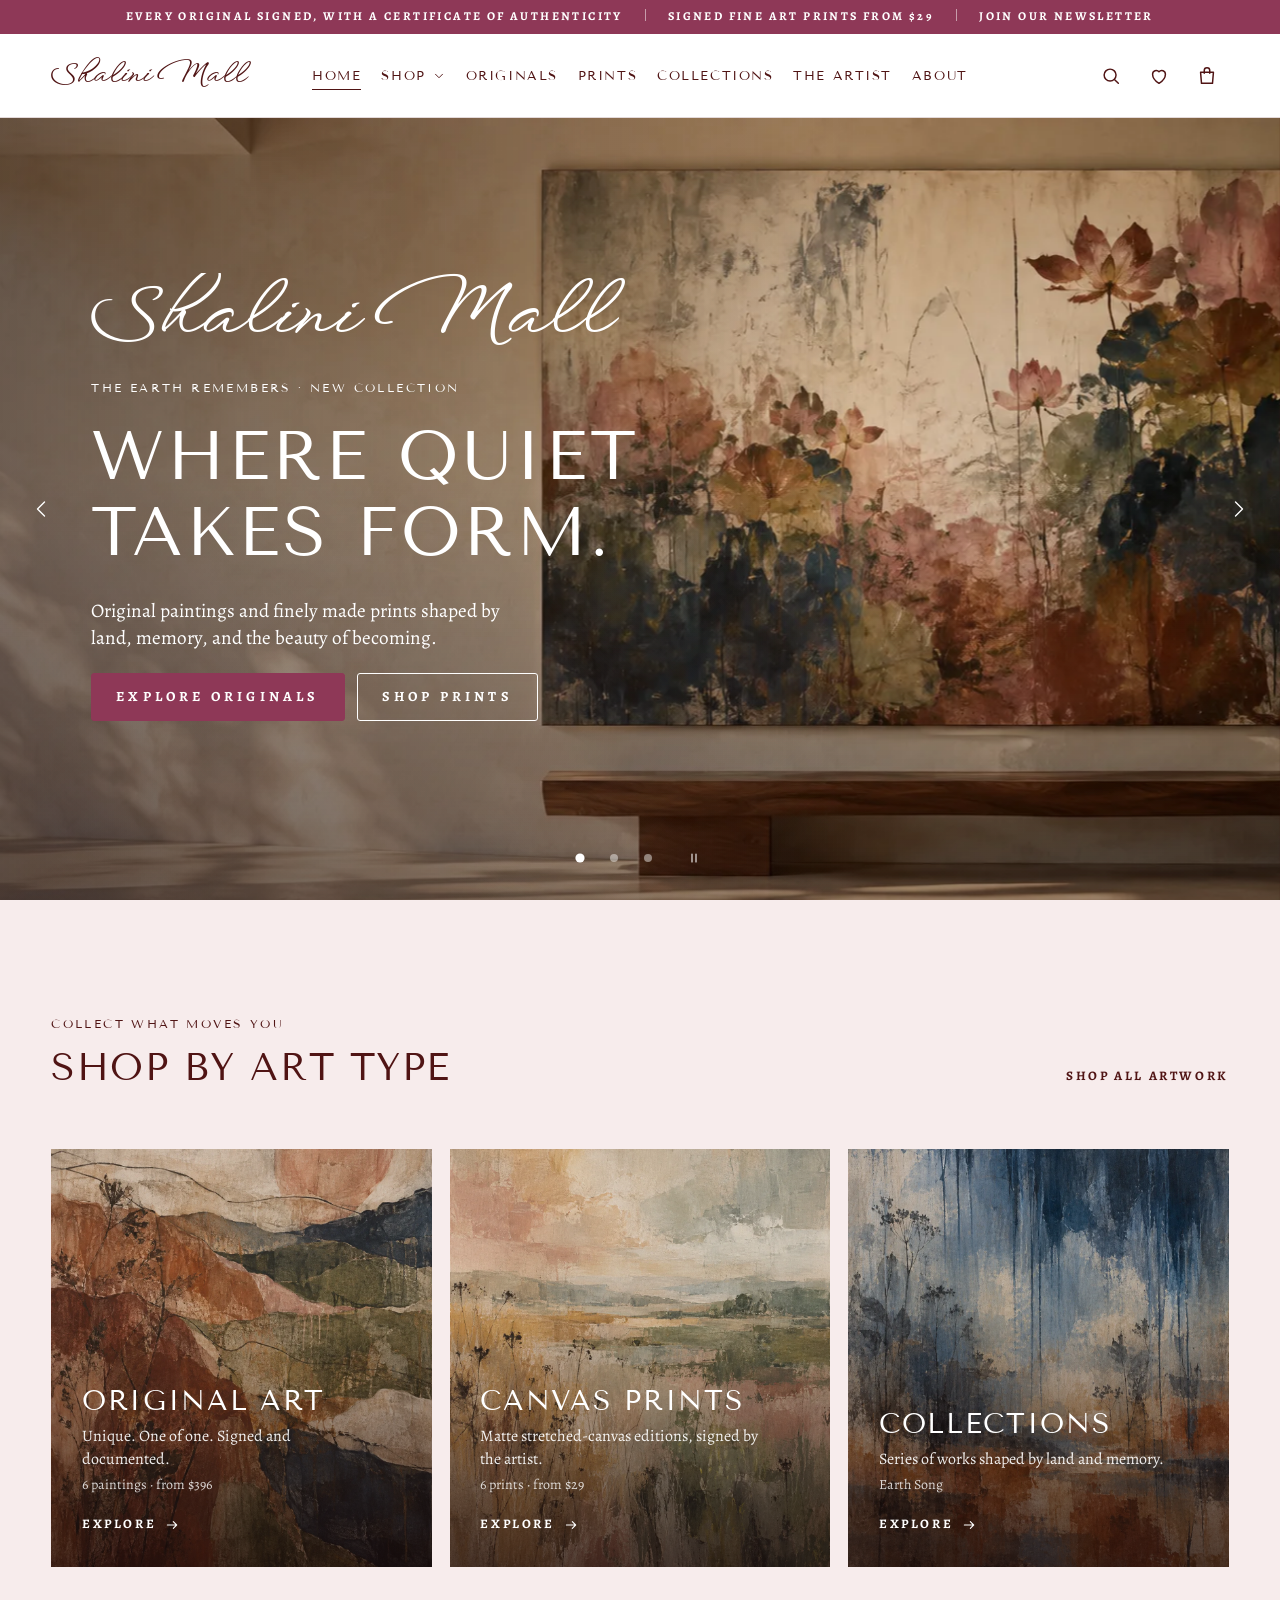
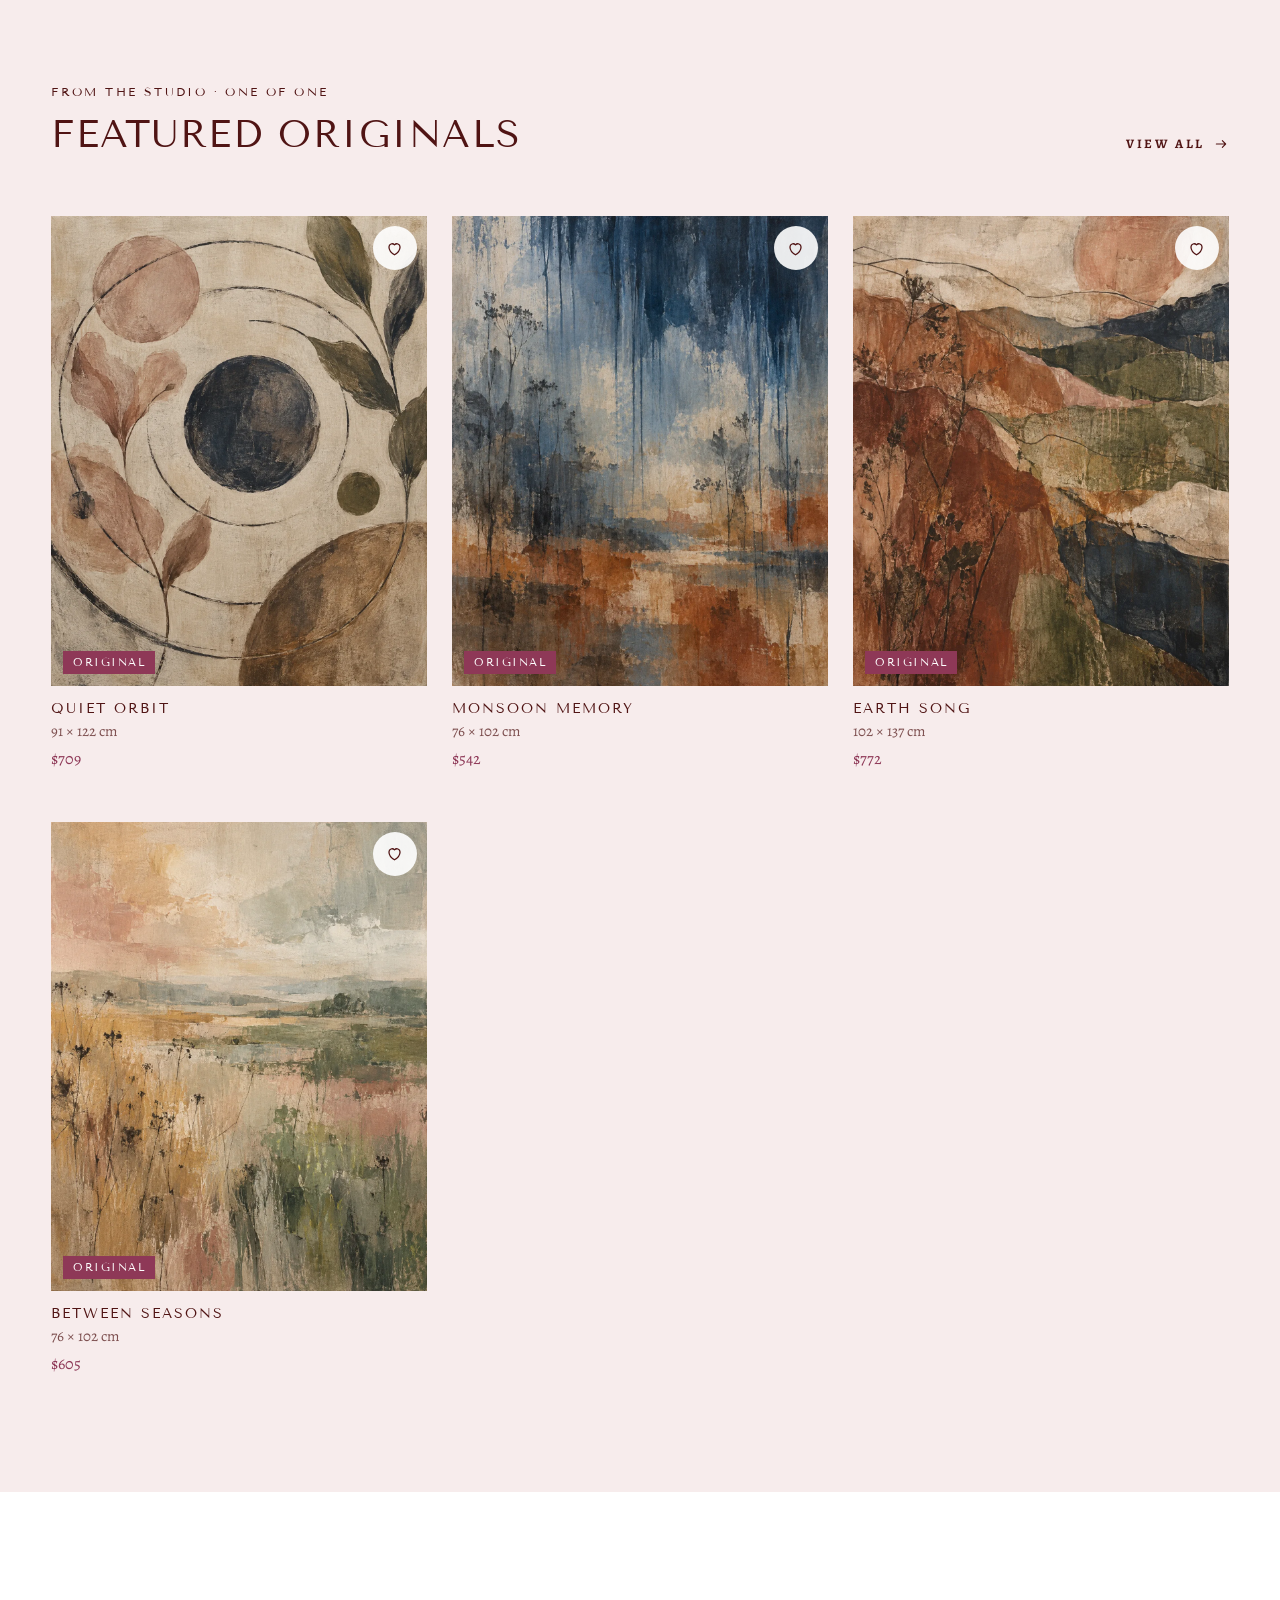
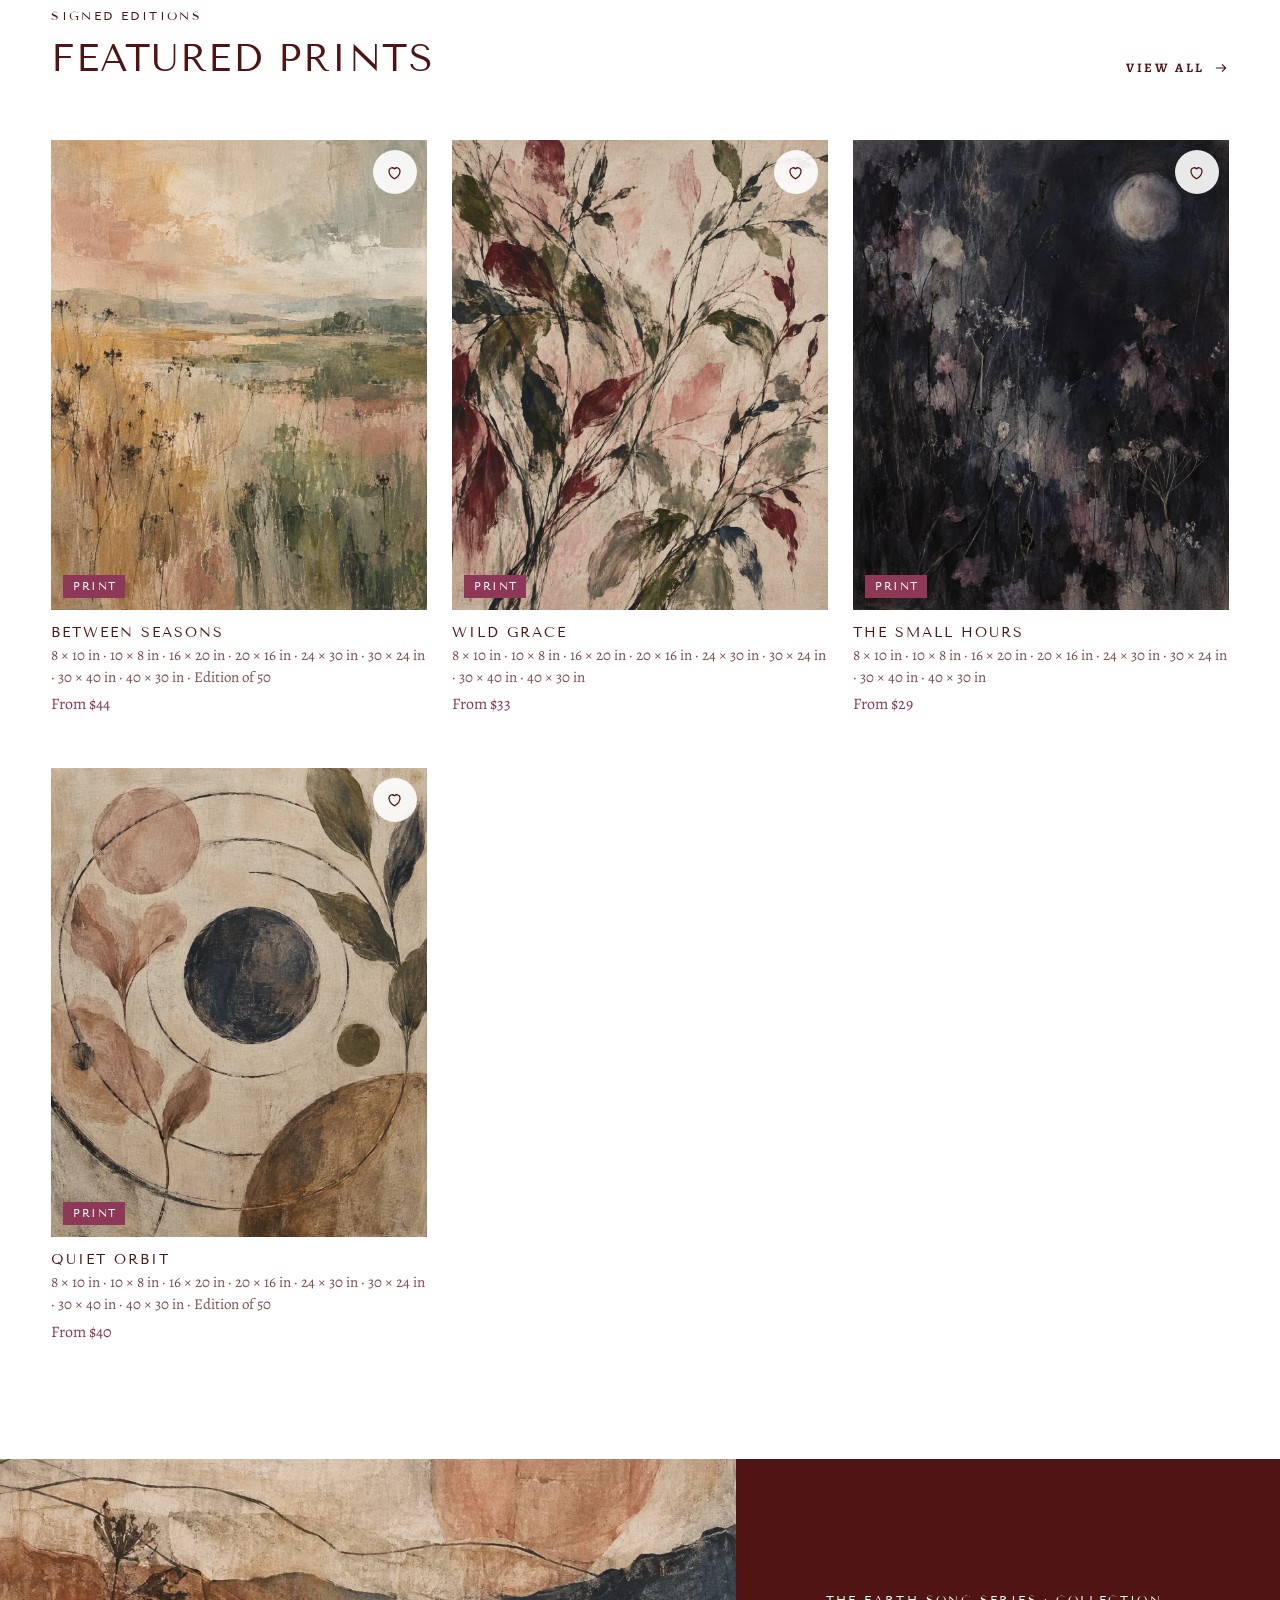
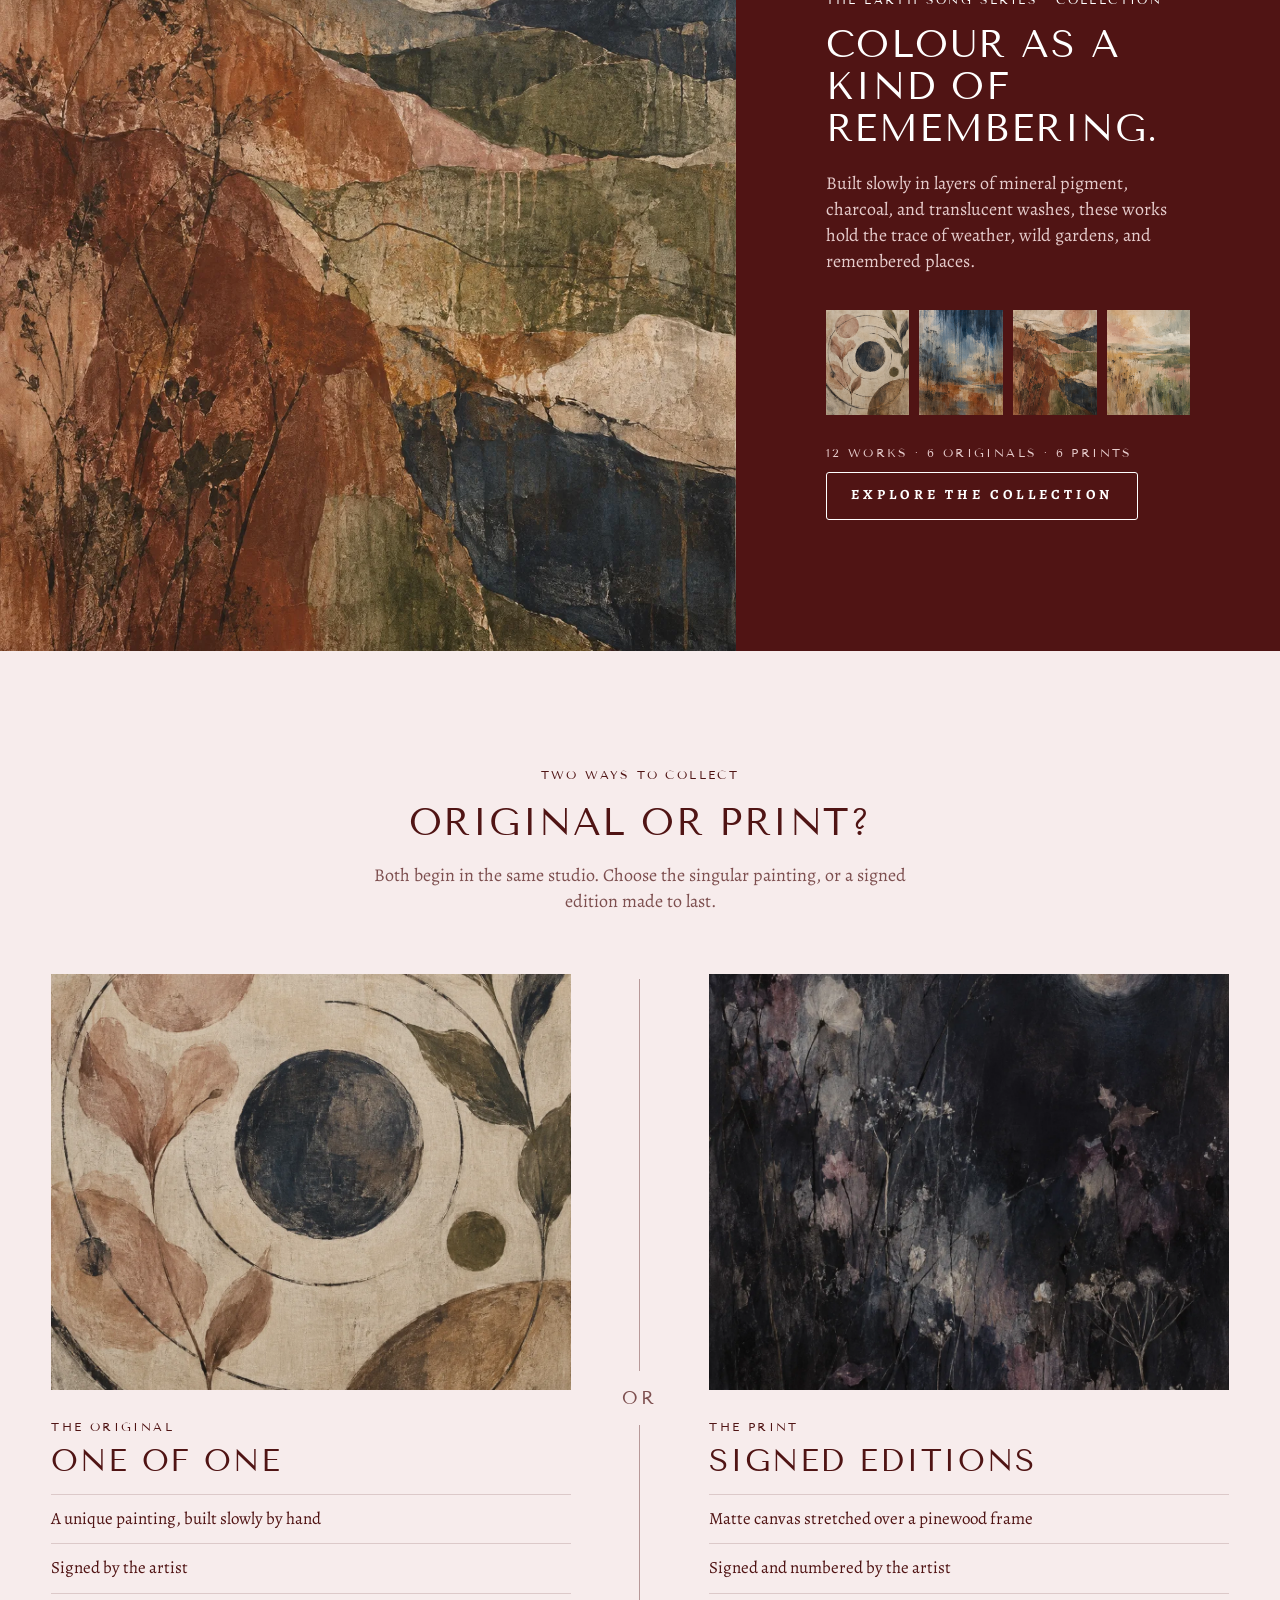
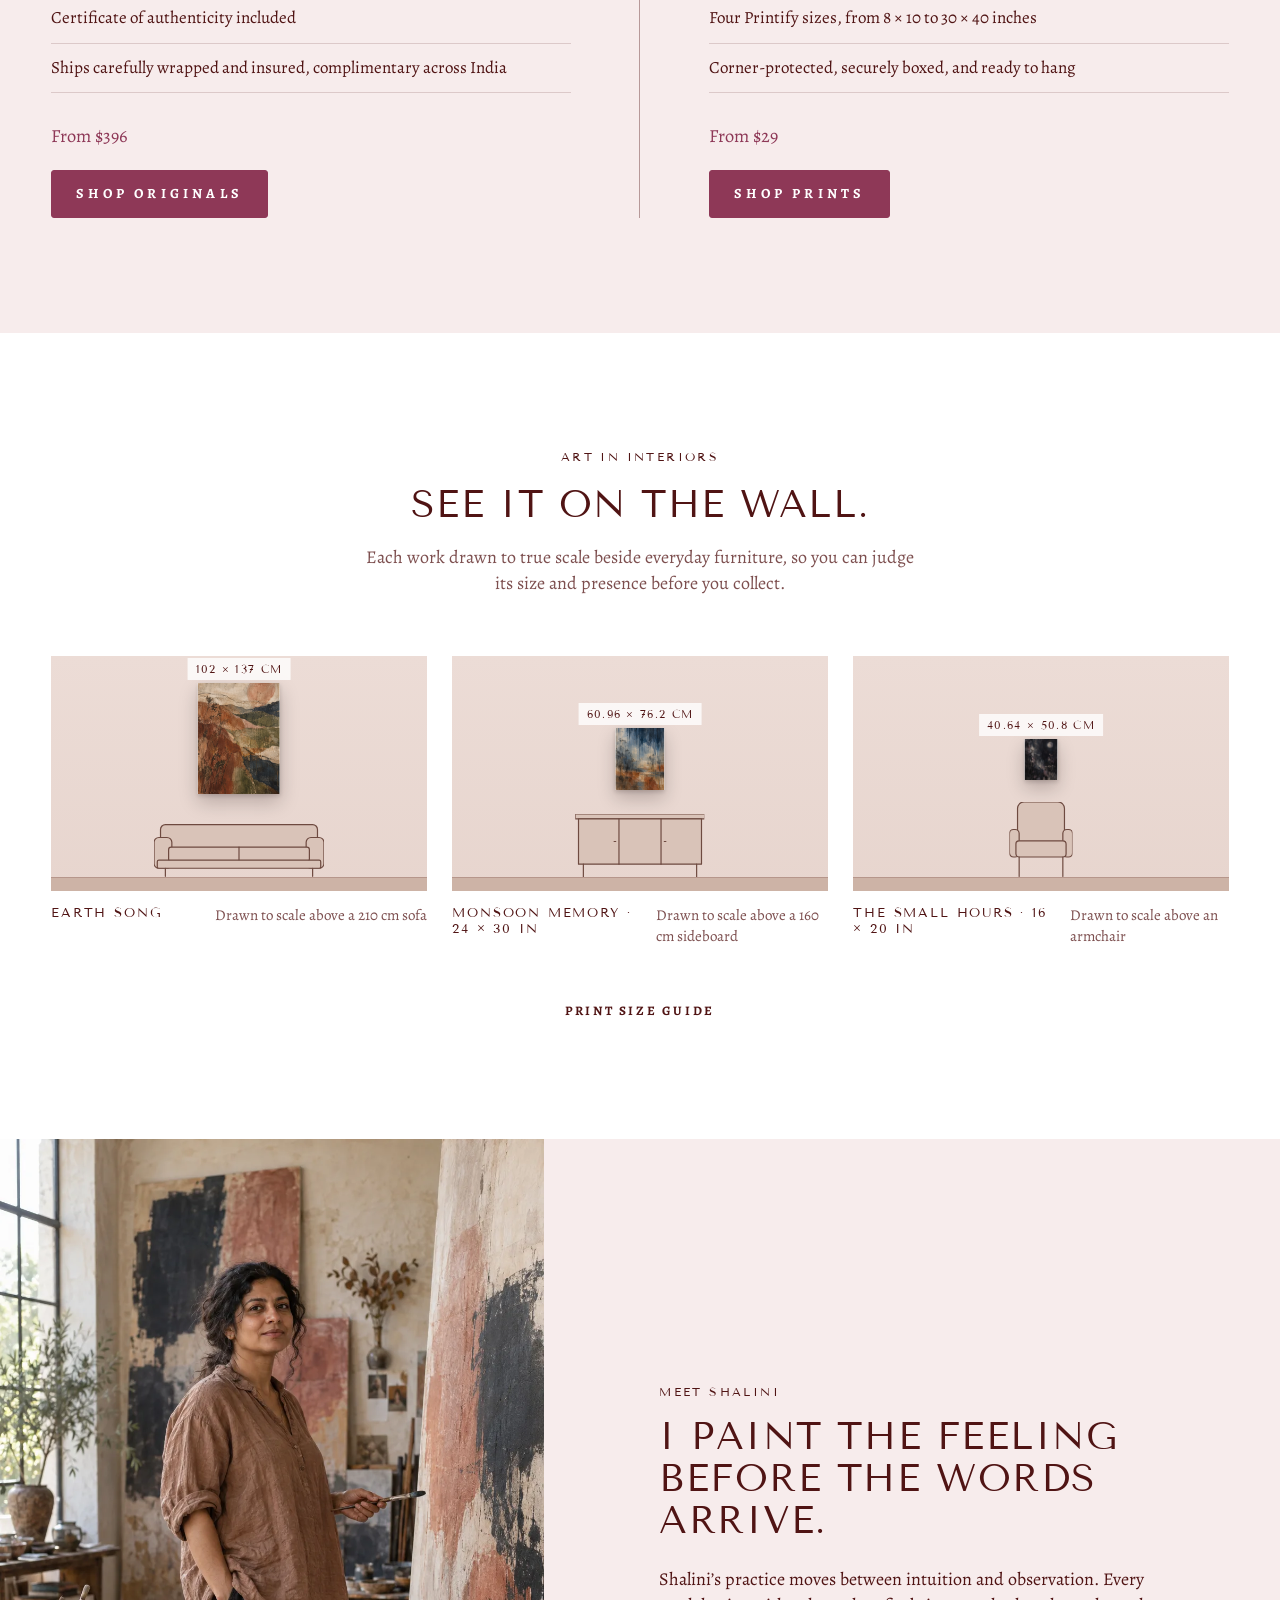
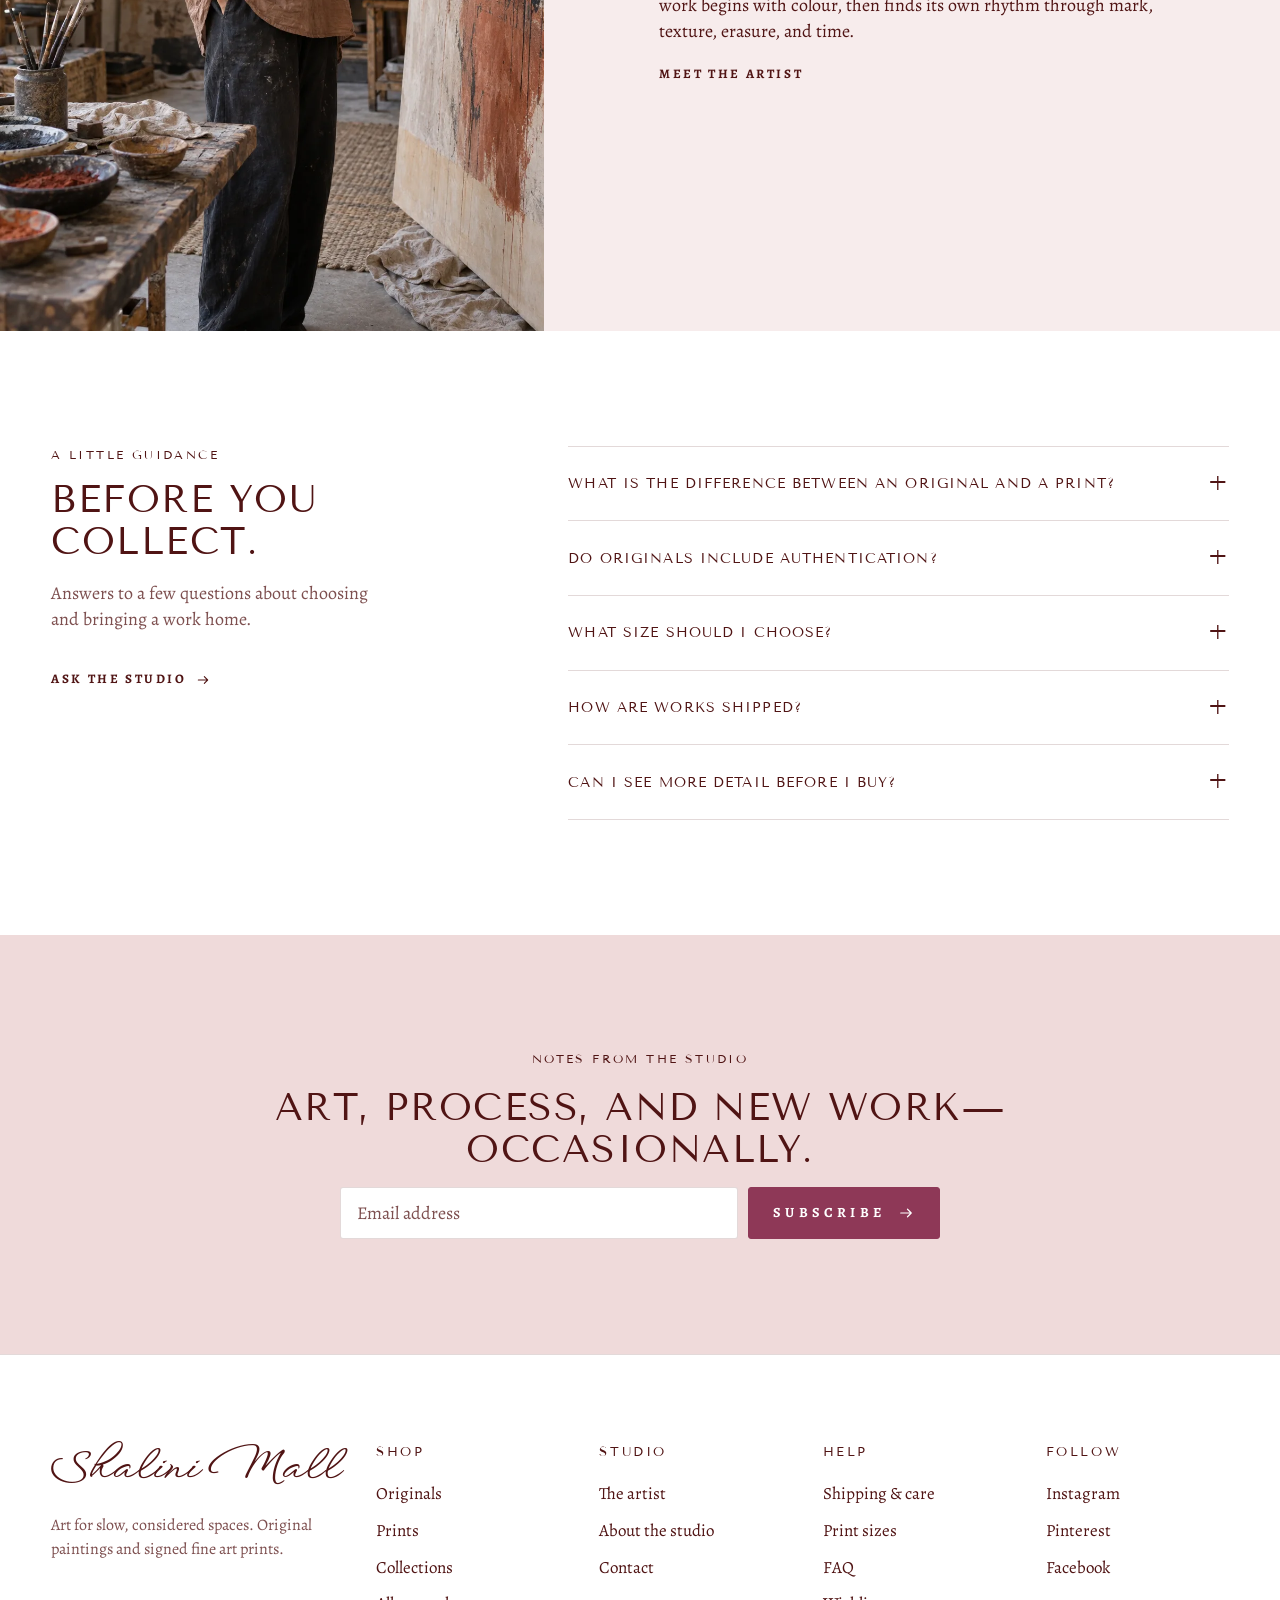
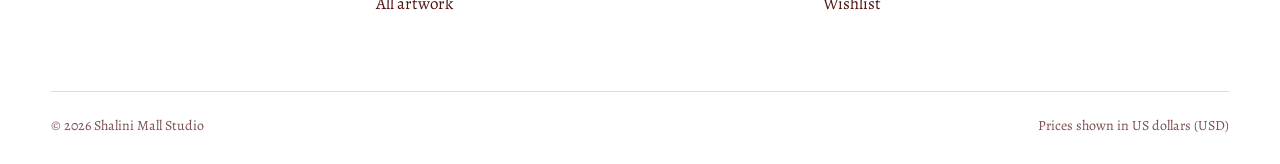
==== commit 82f4b684: "Add mobile product sliders and home FAQ section Turn the home page art-type, featured originals/prin" ====
--- a/index.html
+++ b/index.html
@@ -40,6 +40,7 @@
   <script defer src="js/quick-view.js"></script>
   <script defer src="js/wall-preview.js"></script>
   <script defer src="js/home.js"></script>
+  <script defer src="js/product-slider.js"></script>
   <script defer src="js/reviews.js"></script>
   <script defer src="js/animations.js"></script>
 </head>
@@ -83,7 +84,8 @@
       <div><p class="eyebrow">Collect what moves you</p><h2 id="artTypesTitle">Shop by art type</h2></div>
       <a class="text-link" href="shop.html">Shop all artwork</a>
     </div>
-    <div class="art-types" data-reveal>
+    <product-slider data-per-view="1">
+    <div class="art-types product-slider__track" id="artTypesSlider" tabindex="0" role="region" aria-roledescription="carousel" aria-labelledby="artTypesTitle">
       <a class="art-type" href="originals.html">
         <div class="art" style="--crop:center"><img src="assets/images/earth-song.webp" alt="" loading="lazy" decoding="async"></div>
         <div class="art-type__copy"><h3>Original art</h3><p>Unique. One of one. Signed and documented.</p><p class="art-type__meta" data-count-originals></p><span class="text-link">Explore <svg viewBox="0 0 24 24" aria-hidden="true"><path d="M5 12h14m-5-5 5 5-5 5"/></svg></span></div>
@@ -97,6 +99,7 @@
         <div class="art-type__copy"><h3>Collections</h3><p>Series of works shaped by land and memory.</p><p class="art-type__meta" data-count-collections></p><span class="text-link">Explore <svg viewBox="0 0 24 24" aria-hidden="true"><path d="M5 12h14m-5-5 5 5-5 5"/></svg></span></div>
       </a>
     </div>
+    </product-slider>
   </section>
 
   <section class="section section--flush-top" aria-labelledby="originalsTitle">
@@ -104,7 +107,9 @@
       <div><p class="eyebrow">From the studio · One of one</p><h2 id="originalsTitle">Featured originals</h2></div>
       <a class="text-link" href="originals.html">View all <svg viewBox="0 0 24 24" aria-hidden="true"><path d="M5 12h14m-5-5 5 5-5 5"/></svg></a>
     </div>
-    <div class="product-grid product-grid--4 product-grid--featured" id="featuredOriginals" data-reveal-stagger></div>
+    <product-slider>
+      <div class="product-grid product-grid--4 product-slider__track" id="featuredOriginals" tabindex="0" role="region" aria-roledescription="carousel" aria-labelledby="originalsTitle"></div>
+    </product-slider>
   </section>
 
   <section class="section section--surface" aria-labelledby="printsTitle">
@@ -112,7 +117,9 @@
       <div><p class="eyebrow">Signed editions</p><h2 id="printsTitle">Featured prints</h2></div>
       <a class="text-link" href="prints.html">View all <svg viewBox="0 0 24 24" aria-hidden="true"><path d="M5 12h14m-5-5 5 5-5 5"/></svg></a>
     </div>
-    <div class="product-grid product-grid--4" id="featuredPrints" data-reveal-stagger></div>
+    <product-slider>
+      <div class="product-grid product-grid--4 product-slider__track" id="featuredPrints" tabindex="0" role="region" aria-roledescription="carousel" aria-labelledby="printsTitle"></div>
+    </product-slider>
   </section>
 
   <section class="exhibition" aria-labelledby="exhibitionTitle">
@@ -133,7 +140,8 @@
       <h2 id="compareTitle">Original or print?</h2>
       <p>Both begin in the same studio. Choose the singular painting, or a signed edition made to last.</p>
     </div>
-    <div class="compare" data-reveal>
+    <product-slider data-per-view="1" class="product-slider--compare">
+    <div class="compare product-slider__track" id="compareSlider" tabindex="0" role="region" aria-roledescription="carousel" aria-labelledby="compareTitle">
       <article class="compare-col">
         <div class="art" style="--crop:center"><img src="assets/images/quiet-orbit.webp" alt="" loading="lazy" decoding="async"></div>
         <p class="eyebrow">The original</p>
@@ -162,6 +170,7 @@
         <a class="button dark" href="prints.html">Shop prints</a>
       </article>
     </div>
+    </product-slider>
   </section>
 
   <section class="section section--surface" aria-labelledby="interiorsTitle">
@@ -189,6 +198,24 @@
     <div class="review-track" id="reviewTrack" aria-roledescription="carousel" aria-label="Collector reviews" tabindex="0"></div>
     <div class="review-dots" id="reviewDots"></div>
   </section>
+
+  <section class="section section--surface home-faq" id="faq" aria-labelledby="homeFaqTitle">
+    <div class="home-faq__layout">
+      <div class="home-faq__intro">
+        <p class="eyebrow">A little guidance</p>
+        <h2 id="homeFaqTitle">Before you collect.</h2>
+        <p>Answers to a few questions about choosing and bringing a work home.</p>
+        <a class="text-link" href="contact.html">Ask the studio <svg viewBox="0 0 24 24" aria-hidden="true"><path d="M5 12h14m-5-5 5 5-5 5"/></svg></a>
+      </div>
+      <div class="faq">
+        <details><summary>What is the difference between an original and a print?</summary><p>An original is the one-of-one painting itself. A print is a matte stretched-canvas reproduction, signed and numbered by the artist.</p></details>
+        <details><summary>Do originals include authentication?</summary><p>Yes. Every original arrives signed with a studio certificate of authenticity.</p></details>
+        <details><summary>What size should I choose?</summary><p>Use the true-scale wall previews on each product page to see how the artwork will look in your space. You can also explore our <a href="about.html#print-sizes">print size guide</a>.</p></details>
+        <details><summary>How are works shipped?</summary><p>All artwork is carefully packed. Originals travel insured with tracking, with complimentary shipping across India. Canvas prints are corner-protected and securely boxed.</p></details>
+        <details><summary>Can I see more detail before I buy?</summary><p>Of course. Contact the studio to request close-ups, scale images, or a short studio video of any available work.</p></details>
+      </div>
+    </div>
+  </section>
 </main>
 </body>
 </html>
--- a/css/global.css
+++ b/css/global.css
@@ -67,7 +67,7 @@
 
 /* Base ------------------------------------------------------------------- */
 *, *::before, *::after { box-sizing: border-box; }
-html { scroll-behavior: smooth; -webkit-text-size-adjust: 100%; }
+html { scroll-padding-top: calc(var(--header-h) + 16px); scroll-behavior: smooth; -webkit-text-size-adjust: 100%; }
 body {
   margin: 0;
   background: var(--color-background);
@@ -158,7 +158,7 @@
   padding: 11px 24px; text-transform: uppercase; letter-spacing: .3em; font-size: var(--text-sm);
   font-weight: 700; border: 1px solid currentColor; border-radius: var(--radius); background: transparent;
   transition: background var(--dur-fast) var(--ease), color var(--dur-fast) var(--ease), border-color var(--dur-fast) var(--ease);
-  text-align: center;
+  text-align: center; max-width: 100%; overflow-wrap: anywhere;
 }
 .button svg { width: 18px; height: 18px; }
 .button.light { color: var(--color-on-dark); }
@@ -199,7 +199,7 @@
   letter-spacing: var(--tracking-wide); font-size: var(--text-xs);
 }
 .input, .select, .textarea {
-  width: 100%; min-height: 48px; padding: 12px 16px; background: var(--color-surface);
+  width: 100%; min-width: 0; min-height: 48px; padding: 12px 16px; background: var(--color-surface);
   color: var(--color-text); border: 1px solid var(--color-border); border-radius: var(--radius);
   transition: border-color var(--dur-fast) var(--ease);
 }
--- a/css/header.css
+++ b/css/header.css
@@ -102,7 +102,7 @@
 }
 .panel-head h2 { font-size: 1.2rem; margin: 0; }
 .panel-head .brand span { font-size: 26px; }
-.panel-body { flex: 1; overflow-y: auto; overscroll-behavior: contain; }
+.panel-body { flex: 1; min-height: 0; overflow-y: auto; overscroll-behavior: contain; }
 .panel-foot { border-top: 1px solid var(--color-border); padding-top: 20px; }
 
 /* Mobile menu: search, list with an inline Shop accordion, utility links */
@@ -113,7 +113,7 @@
 .menu-search svg { width: 18px; height: 18px; color: var(--color-muted); }
 .menu-search input { flex: 1; min-width: 0; min-height: 46px; border: 0; background: none; outline: 0; font-size: 16px; }
 .menu-search:focus-within { border-color: var(--color-text); }
-.menu-nav { flex: 1; overflow-y: auto; overscroll-behavior: contain; padding: 8px 0 20px; }
+.menu-nav { flex: 1; min-height: 0; overflow-y: auto; overscroll-behavior: contain; padding: 8px 0 20px; }
 .menu-list { list-style: none; margin: 0; padding: 0; }
 .menu-list > li { border-bottom: 1px solid var(--color-border); }
 .menu-list > li > a, .menu-toggle {
@@ -147,7 +147,7 @@
 .search-inner { max-width: 760px; margin-inline: auto; }
 .search-bar { display: flex; align-items: center; gap: 12px; }
 .search-field {
-  flex: 1; display: flex; align-items: center; gap: 10px; padding: 0 8px 0 16px; min-height: 54px;
+  flex: 1; min-width: 0; display: flex; align-items: center; gap: 10px; padding: 0 8px 0 16px; min-height: 54px;
   border: 1px solid var(--color-border-strong); border-radius: var(--radius); background: var(--color-surface);
 }
 .search-field:focus-within { border-color: var(--color-text); }
@@ -203,9 +203,10 @@
 }
 @media (max-width: 480px) {
   .announcement { font-size: 10px; letter-spacing: .14em; }
-  .brand span { font-size: 24px; }
+  .brand span { font-size: clamp(16px, 5vw, 24px); }
   .header-actions { gap: 0; }
-  .header-actions .icon-btn { width: 40px; }
+  .header-inner { gap: 8px; grid-template-columns: 44px minmax(0, 1fr) 88px; }
+  .header-actions .icon-btn { width: 44px; }
   .header-actions [data-hide-xs] { display: none; }
   .panel { width: 100%; padding: 20px; }
   .search-overlay { padding: 14px var(--gutter) 28px; }
--- a/css/components.css
+++ b/css/components.css
@@ -25,7 +25,7 @@
 .card__media:hover .card__image::after { opacity: .06; }
 .card__badge { position: absolute; left: 12px; bottom: 12px; z-index: 1; transition: opacity var(--dur) var(--ease); }
 .card__wish {
-  position: absolute; top: 10px; right: 10px; z-index: 2; width: 40px; height: 40px;
+  position: absolute; top: 10px; right: 10px; z-index: 2; width: 44px; height: 44px;
   border: 0; border-radius: 50%; background: rgba(255, 255, 255, .9); display: grid; place-items: center;
   transition: background var(--dur-fast) var(--ease), color var(--dur-fast) var(--ease);
 }
@@ -62,7 +62,7 @@
 /* Cart drawer ------------------------------------------------------------------ */
 .cart-items { padding-block: 8px; }
 .line-item {
-  display: grid; grid-template-columns: 84px 1fr; gap: 16px; padding-block: 18px;
+  display: grid; grid-template-columns: 84px minmax(0, 1fr); gap: 16px; padding-block: 18px;
   border-bottom: 1px solid var(--color-border);
 }
 .line-item .art { aspect-ratio: 4 / 5; }
@@ -70,7 +70,7 @@
 .line-item__title { font: 400 14px/1.3 var(--font-heading); text-transform: uppercase; letter-spacing: var(--tracking-mid); }
 .line-item__title a:hover { color: var(--color-accent); }
 .line-item__variant { display: block; color: var(--color-muted); font-size: 15px; margin: 6px 0 12px; }
-.line-item__bottom { display: flex; justify-content: space-between; align-items: center; gap: 12px; }
+.line-item__bottom { display: flex; flex-wrap: wrap; justify-content: space-between; align-items: center; gap: 12px; }
 .line-item__remove {
   flex: none; width: 32px; height: 32px; margin: -6px -6px 0 0; border: 0; background: none; padding: 0;
   display: grid; place-items: center; color: var(--color-muted); border-radius: 50%;
@@ -103,7 +103,7 @@
 .dialog-body > p { color: var(--color-muted); }
 .dialog-actions { display: flex; flex-wrap: wrap; gap: 10px; margin-top: 24px; }
 
-.quick-view { display: grid; grid-template-columns: 1fr 1fr; }
+.quick-view { display: grid; grid-template-columns: repeat(2, minmax(0, 1fr)); }
 .quick-view > a { display: block; }
 .quick-view .art { aspect-ratio: 4 / 5; height: 100%; }
 .quick-view__info .muted { margin: 0; }
@@ -225,7 +225,43 @@
   .review-body { margin: 0 8px; padding: 30px 20px 26px; }
   .quick-view__buy { grid-template-columns: 1fr; }
   .wall__dim { font-size: 9px; padding: 3px 5px; }
+  .size-table th, .size-table td { padding: 10px 4px; overflow-wrap: anywhere; }
+  .size-table { table-layout: fixed; }
 }
 
 @keyframes dialogIn { from { opacity: 0; transform: translateY(16px); } to { opacity: 1; transform: none; } }
 @keyframes fadeIn { from { opacity: 0; } to { opacity: 1; } }
+
+/* Sliders are enabled only on mobile; desktop uses the original grids. */
+product-slider { display: block; min-width: 0; }
+.product-slider__controls { display: none; }
+@media (max-width: 768px) {
+.product-slider__track > .compare-divider { display: none; }
+.product-grid.product-slider__track,
+.art-types.product-slider__track,
+.compare.product-slider__track {
+  --slider-gap: clamp(12px, 2vw, 30px);
+  grid-template-columns: none; grid-auto-flow: column;
+  grid-auto-columns: calc((100% - var(--slider-gap)) / 2);
+  gap: var(--slider-gap); overflow-x: auto; overscroll-behavior-x: contain;
+  scroll-snap-type: x mandatory; scrollbar-width: thin; padding-bottom: 12px;
+}
+.product-slider__track > * { min-width: 0; scroll-snap-align: start; }
+.product-slider__track:focus-visible { outline-offset: -2px; }
+.product-slider__track .card__title { overflow-wrap: anywhere; }
+.product-slider__controls { display: flex; justify-content: center; align-items: center; gap: 20px; margin-top: 20px; }
+.product-slider__controls .icon-btn { border: 1px solid var(--color-border-strong); border-radius: 50%; }
+.product-slider__controls .icon-btn:disabled { opacity: .35; cursor: default; }
+.product-slider__status { min-width: 72px; text-align: center; font-size: 14px; color: var(--color-muted); }
+
+/* Single-slide storytelling sections retain comfortable reading widths. */
+product-slider[data-per-view="1"] { max-width: 1000px; }
+product-slider[data-per-view="1"] > .product-slider__track { grid-auto-columns: 100%; }
+product-slider.product-slider--compare { max-width: 760px; }
+.product-slider__track > .art-type { aspect-ratio: 21 / 9; min-height: 240px; }
+.product-slider__track > .compare-col > .art { aspect-ratio: 16 / 9; }
+@media (max-width: 600px) {
+  .product-slider__track > .art-type { aspect-ratio: 16 / 10; }
+}
+
+}
--- a/css/editorial.css
+++ b/css/editorial.css
@@ -3,7 +3,7 @@
    original-vs-print comparison, long-form prose. Used on home, artist, about.
    ========================================================================== */
 
-.editorial { display: grid; grid-template-columns: 1fr 1fr; background: var(--color-surface); }
+.editorial { display: grid; grid-template-columns: repeat(2, minmax(0, 1fr)); background: var(--color-surface); }
 .editorial > .art, .editorial-image { min-height: 78vh; }
 .editorial-copy { display: flex; flex-direction: column; align-items: flex-start; justify-content: center; padding: clamp(56px, 8vw, 130px); }
 .editorial-copy h2 { margin: .4em 0 .6em; }
@@ -14,7 +14,7 @@
 .editorial--dark .editorial-copy p:not(.eyebrow) { color: var(--color-on-dark-muted); }
 .editorial--paper { background: var(--color-background); }
 
-.about-grid { display: grid; grid-template-columns: .85fr 1.15fr; }
+.about-grid { display: grid; grid-template-columns: minmax(0, .85fr) minmax(0, 1.15fr); }
 .about-grid > .art { min-height: 88vh; }
 .about-copy { display: flex; flex-direction: column; justify-content: center; align-items: flex-start; padding: clamp(56px, 9vw, 140px); }
 .about-copy h1, .about-copy h2 { margin: .4em 0 .6em; }
@@ -48,8 +48,8 @@
 .info-card p { color: var(--color-muted); margin-bottom: 0; }
 
 /* Contact */
-.contact-grid { display: grid; grid-template-columns: 1fr 1fr; gap: clamp(20px, 3vw, 40px); align-items: start; }
-.contact-card { background: var(--color-surface); padding: clamp(28px, 5vw, 64px); }
+.contact-grid { display: grid; grid-template-columns: repeat(2, minmax(0, 1fr)); gap: clamp(20px, 3vw, 40px); align-items: start; }
+.contact-card { min-width: 0; overflow-wrap: anywhere; background: var(--color-surface); padding: clamp(28px, 5vw, 64px); }
 .contact-card h2 { font-size: clamp(1.4rem, 2.4vw, 2rem); margin: .3em 0 1em; }
 .faq details { border-top: 1px solid var(--color-border); }
 .faq details:last-child { border-bottom: 1px solid var(--color-border); }
@@ -83,7 +83,23 @@
   .info-grid { grid-template-columns: 1fr; }
 }
 @media (max-width: 480px) {
+  .contact-card, .info-card { padding: 28px 20px; }
   .editorial-copy, .about-copy { padding: 64px var(--gutter); }
   .editorial > .art, .editorial-image { min-height: 52vh; }
   .about-grid > .art { min-height: 60vh; }
 }
+
+/* Homepage questions: editorial introduction beside native disclosure rows. */
+.home-faq__layout { display: grid; grid-template-columns: minmax(0, .8fr) minmax(0, 1.2fr); gap: clamp(32px, 6vw, 96px); align-items: start; }
+.home-faq__intro h2 { margin: 16px 0; }
+.home-faq__intro > p:not(.eyebrow) { max-width: 34ch; color: var(--color-muted); }
+.home-faq__intro .text-link { min-height: 44px; margin-top: 8px; }
+.home-faq .faq summary { min-height: 72px; padding-block: 20px; font-size: 14px; line-height: 1.5; letter-spacing: .08em; }
+.home-faq .faq summary::after { flex: none; }
+.home-faq .faq details p { max-width: 64ch; margin: 0; padding: 0 28px 24px 0; line-height: 1.65; }
+.home-faq .faq details p a { text-decoration: underline; text-underline-offset: 3px; }
+@media (max-width: 768px) {
+  .home-faq__layout { grid-template-columns: minmax(0, 1fr); gap: 28px; }
+  .home-faq .faq summary { font-size: 13px; letter-spacing: .05em; }
+  .home-faq .faq details p { font-size: 16px; padding-right: 0; }
+}
--- a/css/home.css
+++ b/css/home.css
@@ -2,12 +2,12 @@
    Homepage: hero, shop by art type, collection exhibition, interiors
    ========================================================================== */
 
-/* Hero slideshow (existing design, now sitting under the sticky header) */
+/* Overlapping grid slides keep the hero tall enough for its longest content. */
 .hero {
-  position: relative; min-height: calc(100svh - var(--announce-h) - var(--header-h));
+  position: relative; display: grid; min-height: calc(100svh - var(--announce-h) - var(--header-h));
   color: var(--color-on-dark); background: var(--color-text); overflow: hidden;
 }
-.hero-slide { position: absolute; inset: 0; display: flex; align-items: center; }
+.hero-slide { position: relative; grid-area: 1 / 1; min-width: 0; display: flex; align-items: center; padding-block: 64px 88px; }
 .hero-slide:not(:first-child) { visibility: hidden; }
 .hero-media, .hero-media::after { position: absolute; inset: 0; }
 .hero-media { overflow: hidden; }
@@ -46,7 +46,7 @@
 /* Shop by art type: three equal artwork tiles */
 .art-types { display: grid; grid-template-columns: repeat(3, minmax(0, 1fr)); gap: clamp(12px, 1.4vw, 20px); }
 .art-type {
-  position: relative; overflow: hidden; color: var(--color-on-dark); display: flex; align-items: flex-end;
+  position: relative; width: 100%; min-width: 0; overflow: hidden; color: var(--color-on-dark); display: flex; align-items: flex-end;
   aspect-ratio: 4 / 4.4; padding: clamp(22px, 2.4vw, 36px);
 }
 .art-type > .art { position: absolute; inset: 0; }
@@ -59,7 +59,7 @@
 .art-type .art-type__meta { font-size: 14px; opacity: .8; margin-bottom: 14px; }
 
 /* Collection exhibition block */
-.exhibition { display: grid; grid-template-columns: 1.15fr .85fr; background: var(--color-text); color: var(--color-on-dark); }
+.exhibition { display: grid; grid-template-columns: minmax(0, 1.15fr) minmax(0, .85fr); background: var(--color-text); color: var(--color-on-dark); }
 .exhibition > .art { min-height: 88vh; }
 .exhibition__copy { display: flex; flex-direction: column; justify-content: center; align-items: flex-start; padding: clamp(48px, 7vw, 120px); }
 .exhibition__copy h2 { margin: .4em 0 .5em; }
@@ -83,19 +83,22 @@
   .exhibition { grid-template-columns: 1fr; }
   .exhibition > .art { min-height: 60vh; }
   .interiors { grid-template-columns: repeat(3, 72vw); overflow-x: auto; scroll-snap-type: x mandatory; padding-bottom: 12px; margin-inline: calc(var(--gutter) * -1); padding-inline: var(--gutter); scrollbar-width: thin; }
-  .interiors figure { scroll-snap-align: center; }
+  .interiors > * { scroll-snap-align: center; }
 }
 @media (max-width: 768px) {
   .art-types { grid-template-columns: 1fr; }
   .art-type { aspect-ratio: 16 / 9; min-height: 190px; }
   .art-type p:not(.art-type__meta) { display: none; }
-  .hero-copy .hero-title { max-width: 12ch; }
+  .hero-copy { margin-inline: var(--gutter); }
+  .hero-copy .hero-title { max-width: 14ch; font-size: clamp(2rem, 6vw, 3rem); }
   .hero-arrow { display: none; }
 }
 @media (max-width: 480px) {
-  .hero-copy { margin-inline: var(--gutter); }
+  .hero-slide { padding-block: 40px 84px; }
+  .hero-brand { font-size: clamp(2rem, 9vw, 2.8rem); }
   .hero-sub { max-width: 29ch; }
   .hero-links { flex-direction: column; align-items: stretch; max-width: 280px; }
   .product-grid--featured { grid-template-columns: 1fr; gap: 44px; }
   .interiors { grid-template-columns: repeat(3, 84vw); }
+  .exhibition__copy { padding: 48px var(--gutter); }
 }
--- a/css/footer.css
+++ b/css/footer.css
@@ -10,7 +10,7 @@
 .newsletter h2 { max-width: 760px; margin: .5em auto .4em; }
 .newsletter > p:not(.eyebrow) { color: var(--color-muted); margin: 0 0 32px; max-width: 48ch; }
 .newsletter form { width: min(600px, 100%); display: flex; gap: 10px; position: relative; }
-.newsletter .input { flex: 1; }
+.newsletter .input { flex: 1; min-width: 0; }
 .newsletter .input::placeholder { color: var(--color-muted); }
 .newsletter .form-message { position: absolute; top: 100%; left: 0; right: 0; }
 
@@ -27,7 +27,7 @@
   margin: 0 0 18px;
 }
 .footer-col ul { list-style: none; margin: 0; padding: 0; display: flex; flex-direction: column; gap: 4px; }
-.footer-col a { position: relative; display: inline-block; padding-block: 4px; font-size: 17px; }
+.footer-col a { overflow-wrap: anywhere; position: relative; display: inline-block; padding-block: 4px; font-size: 17px; }
 .footer-col a::after {
   content: ''; height: 1px; background: currentColor; position: absolute;
   left: 0; right: 100%; bottom: 3px; transition: right var(--dur) var(--ease);
@@ -45,7 +45,7 @@
 @media (max-width: 768px) {
   .footer-top { grid-template-columns: 1fr 1fr; gap: 40px 24px; }
 }
-@media (max-width: 480px) {
+@media (max-width: 600px) {
   .newsletter { padding: 88px var(--gutter); }
   .newsletter form { flex-direction: column; align-items: stretch; }
   .newsletter .form-message { position: static; }
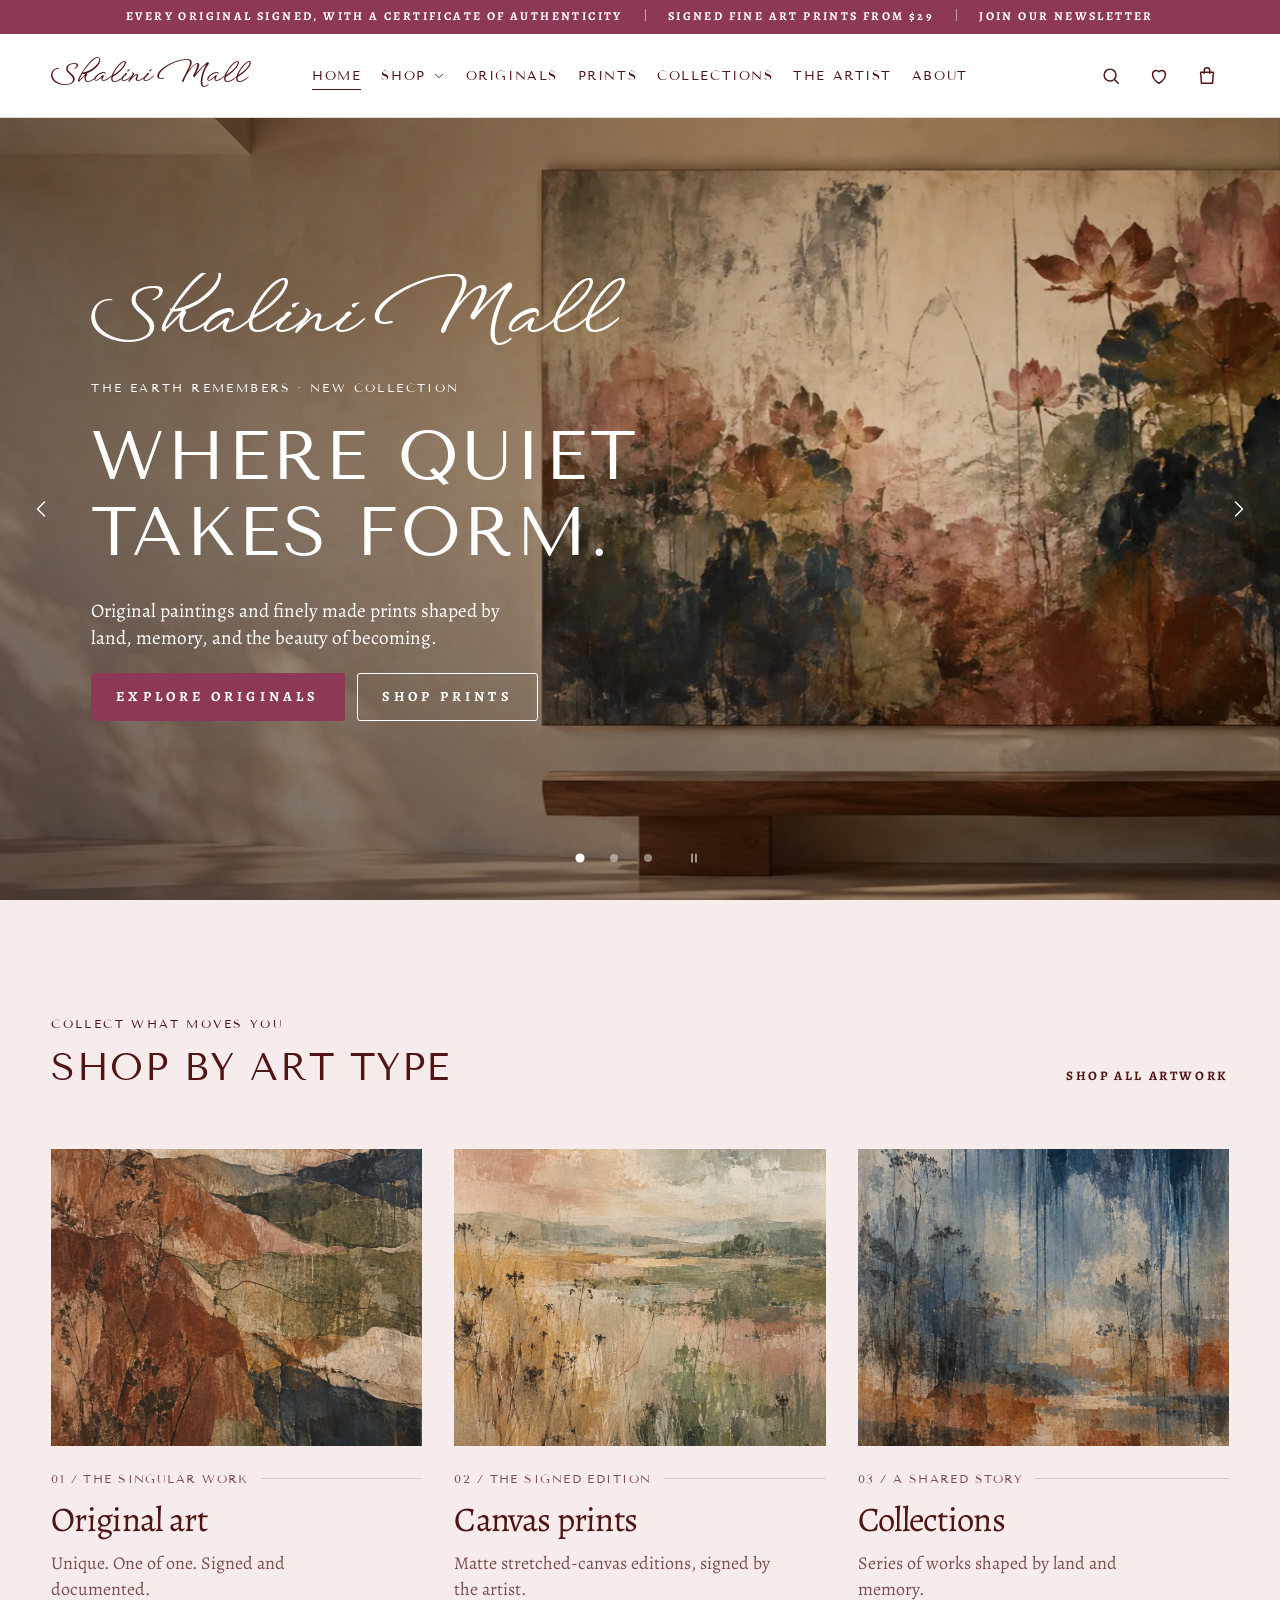
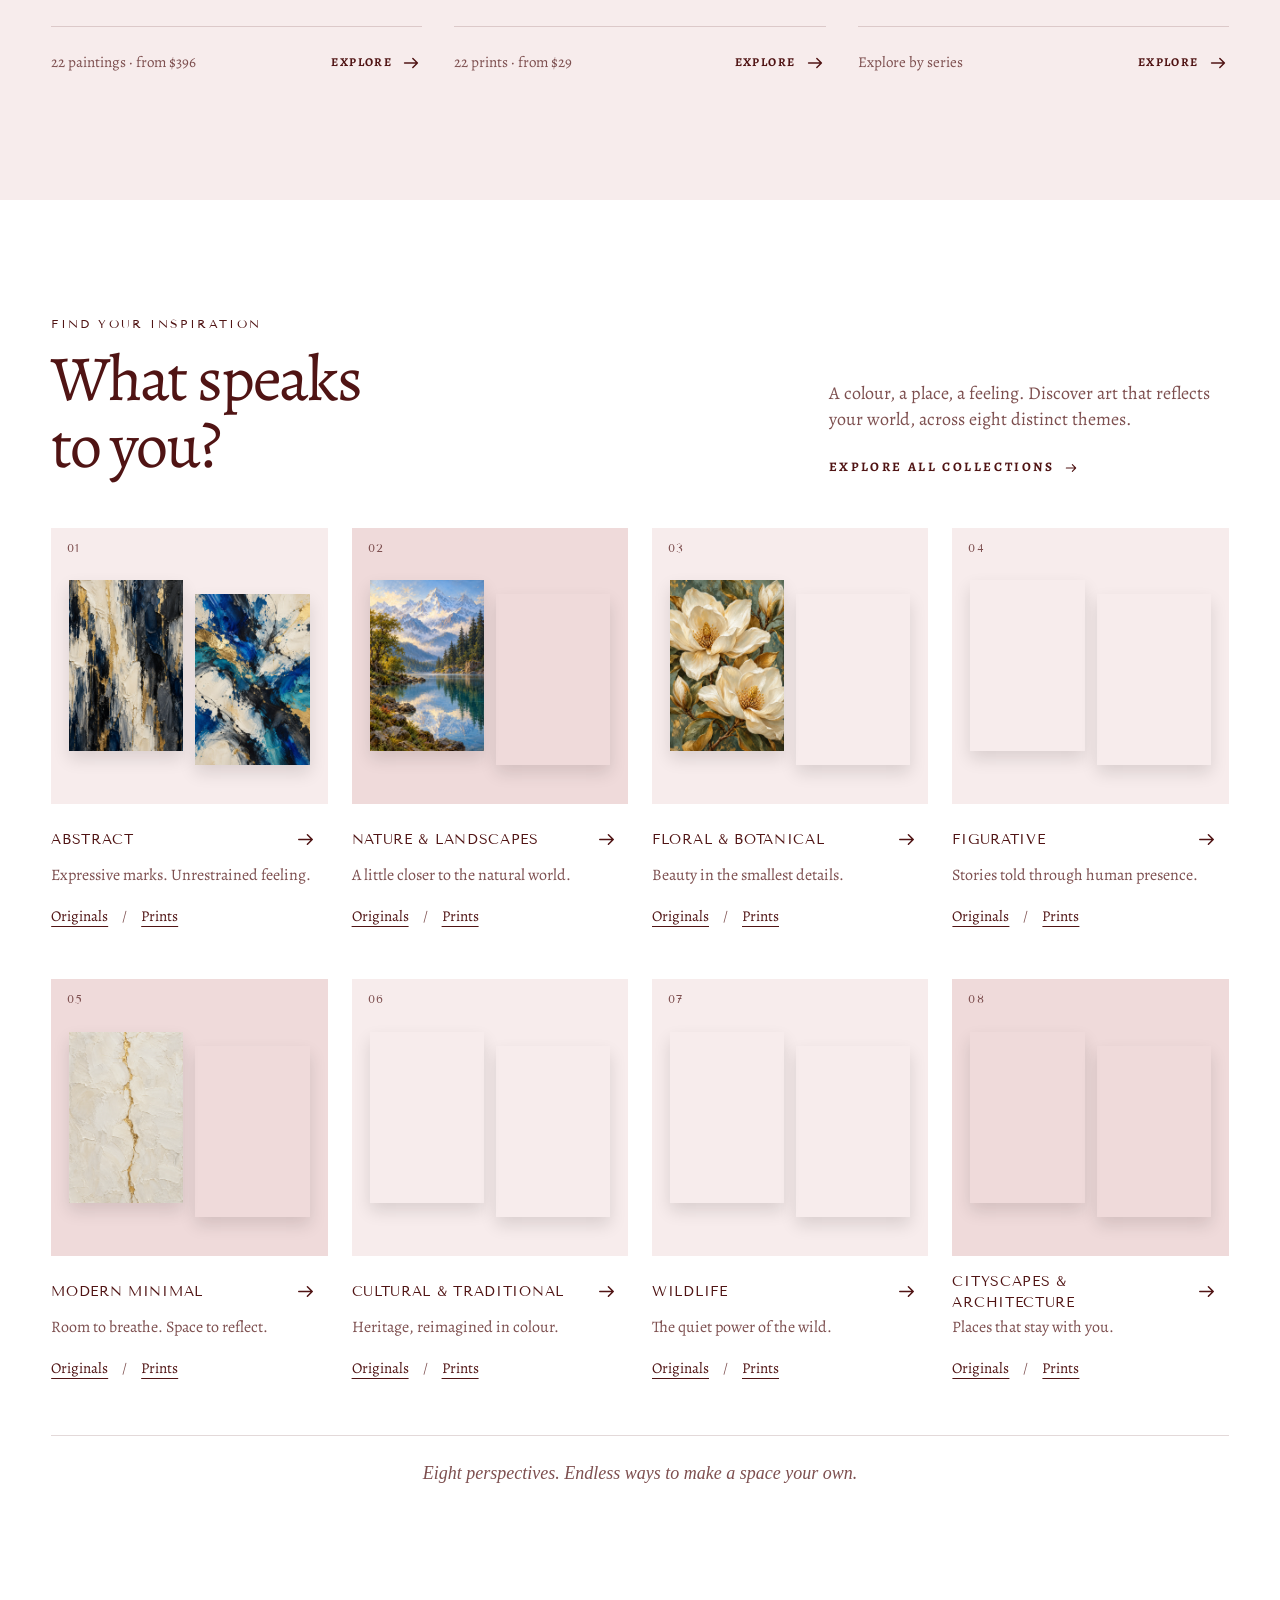
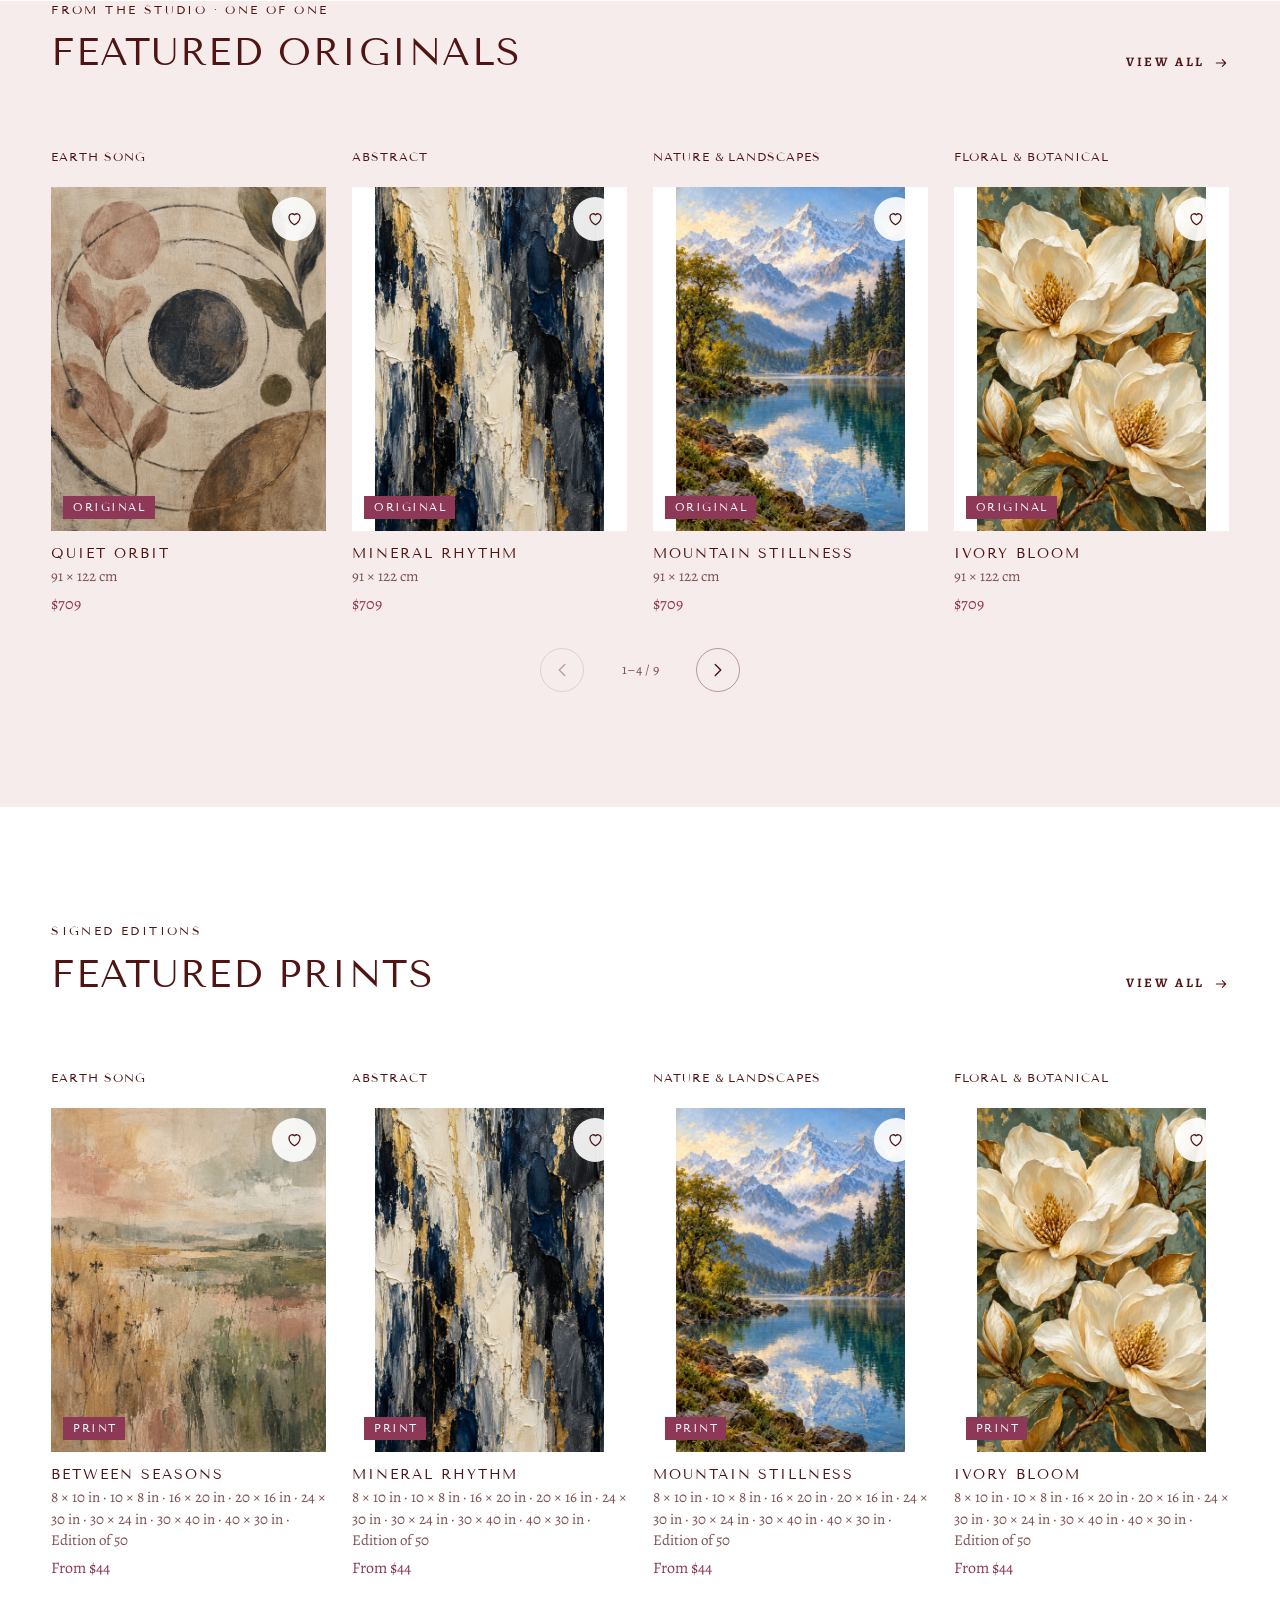
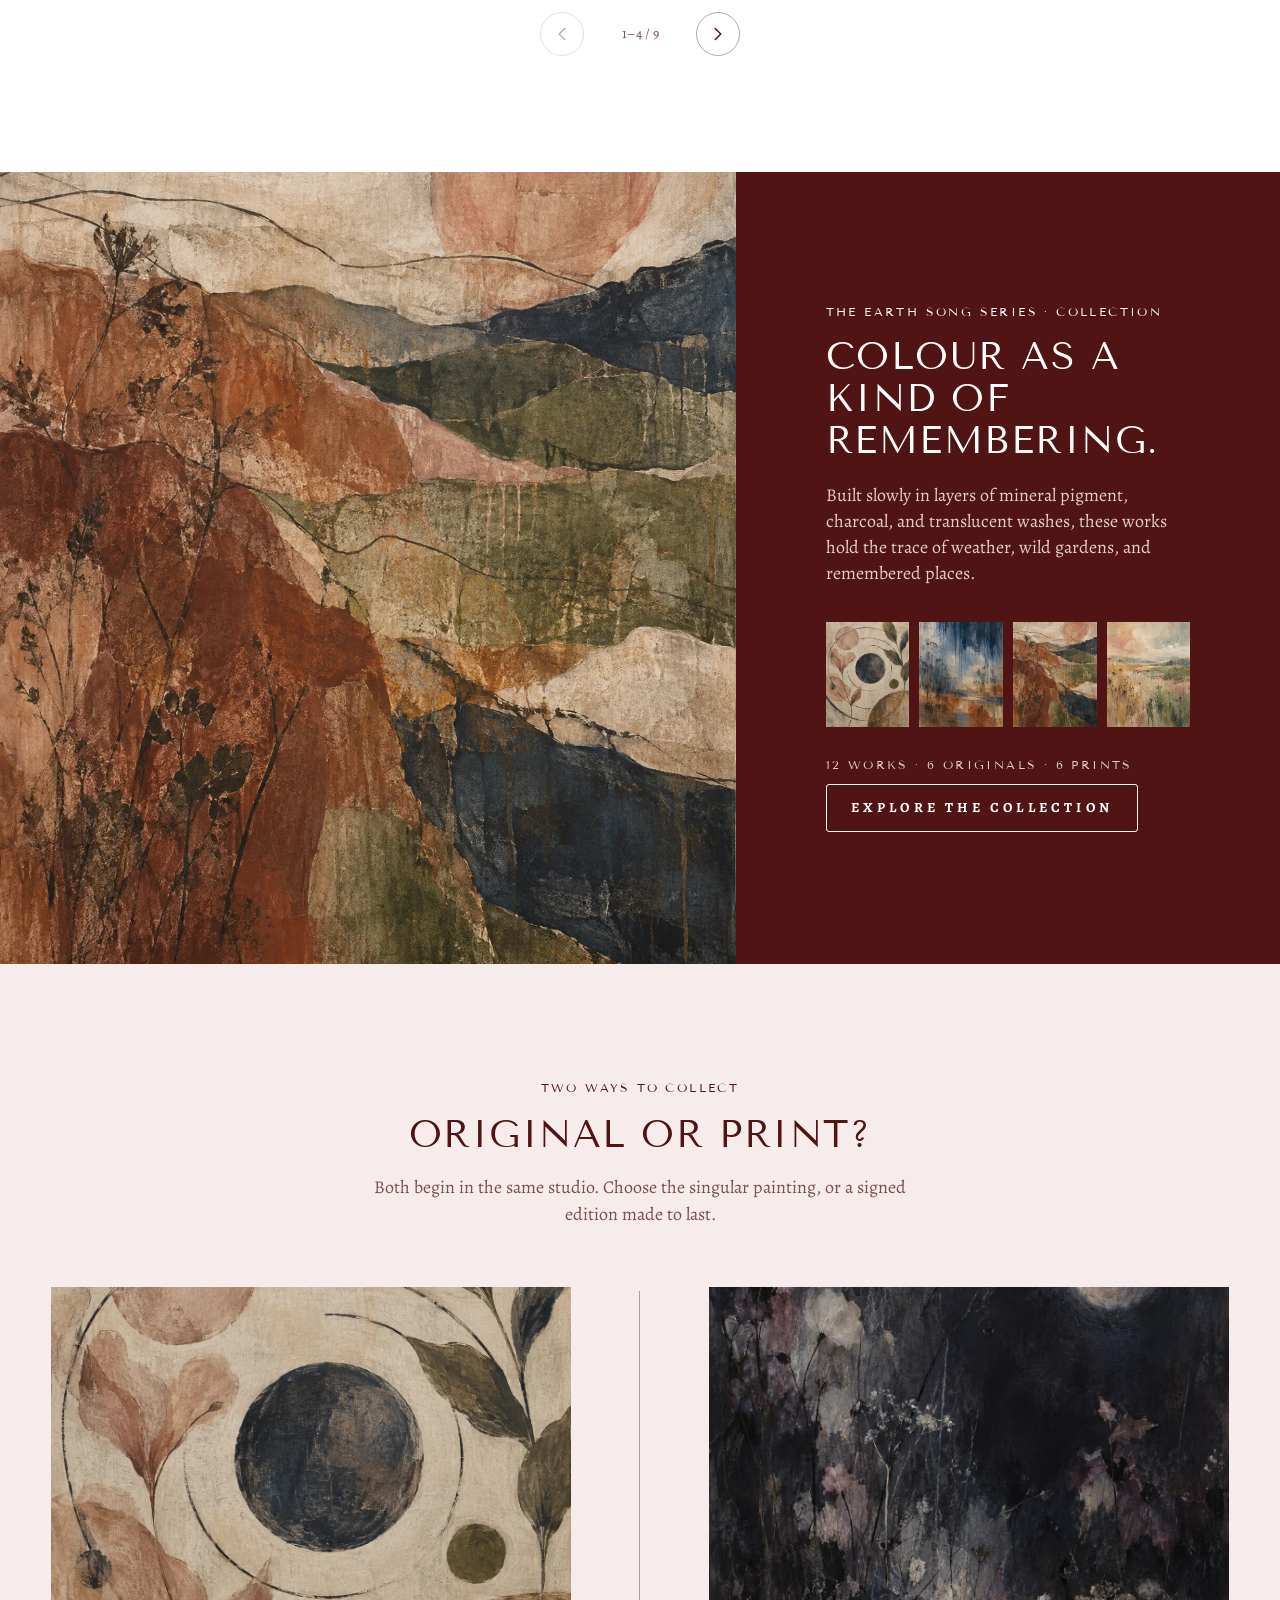
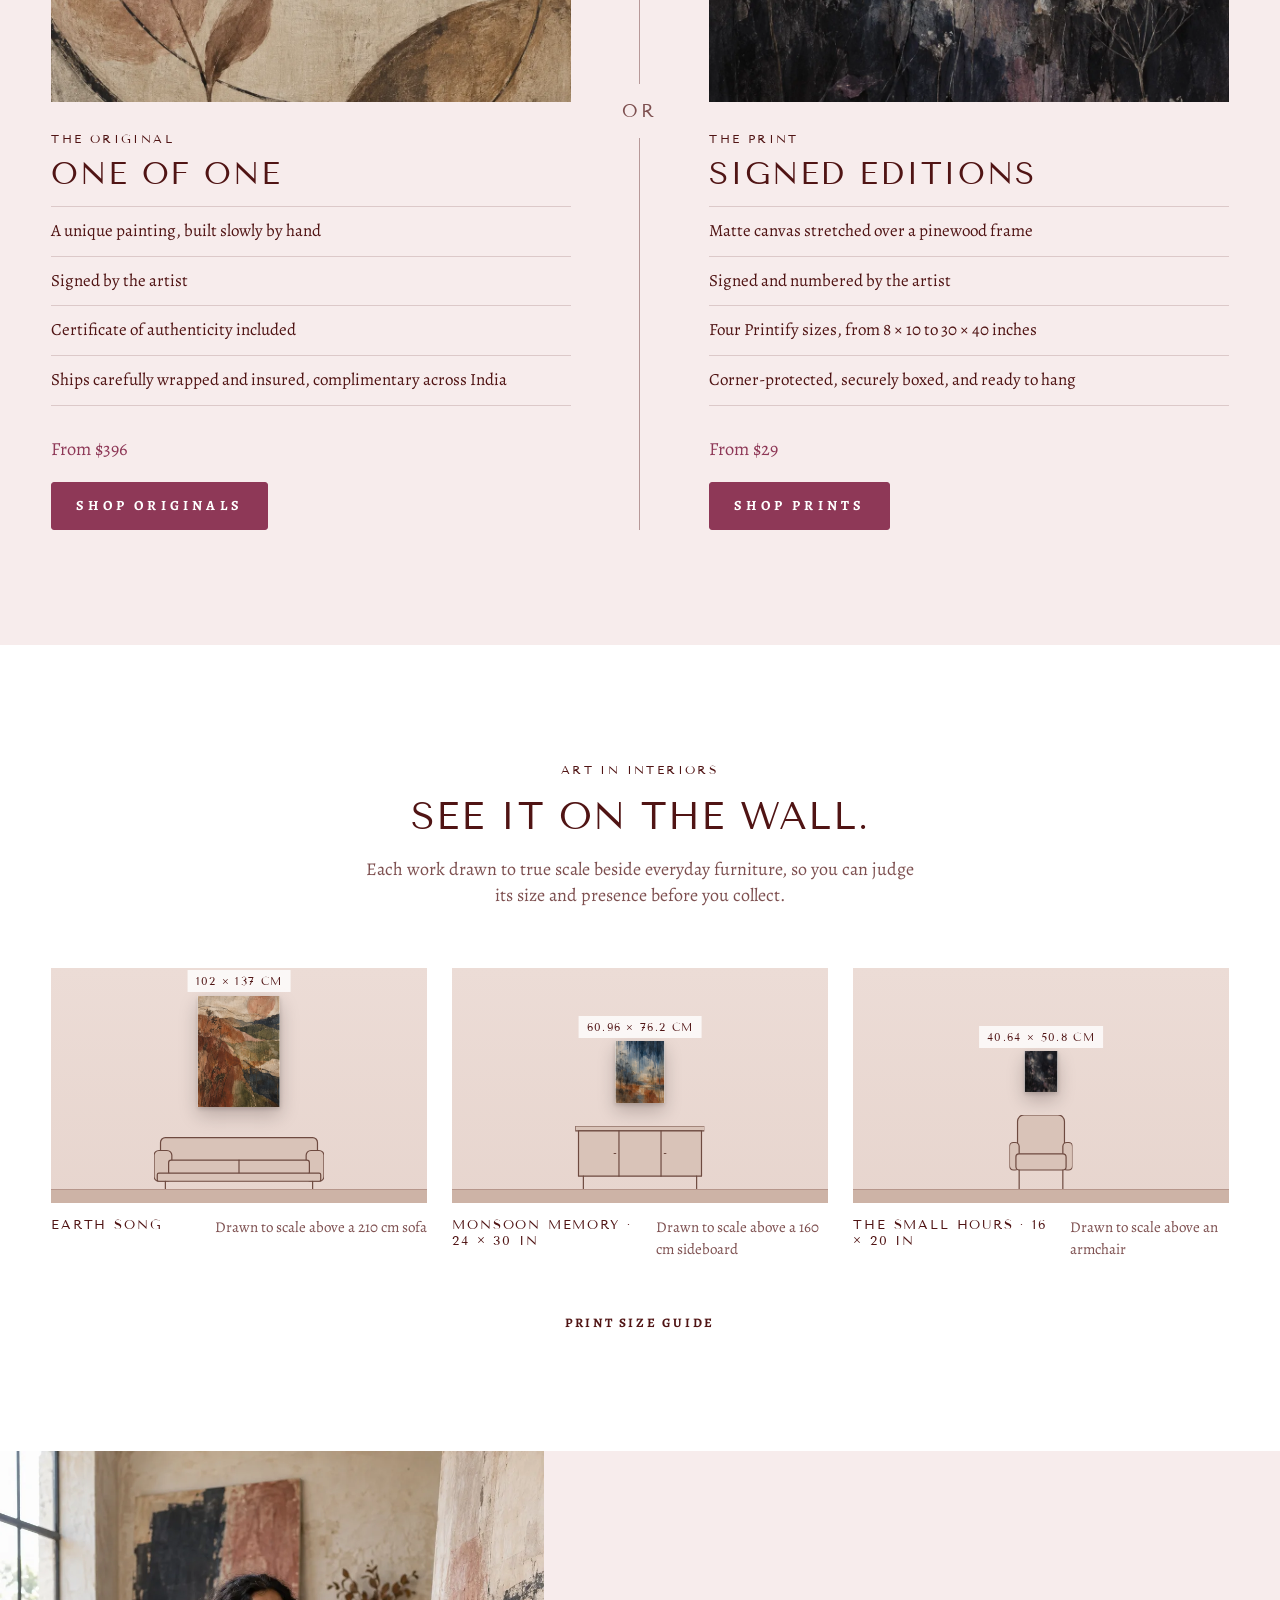
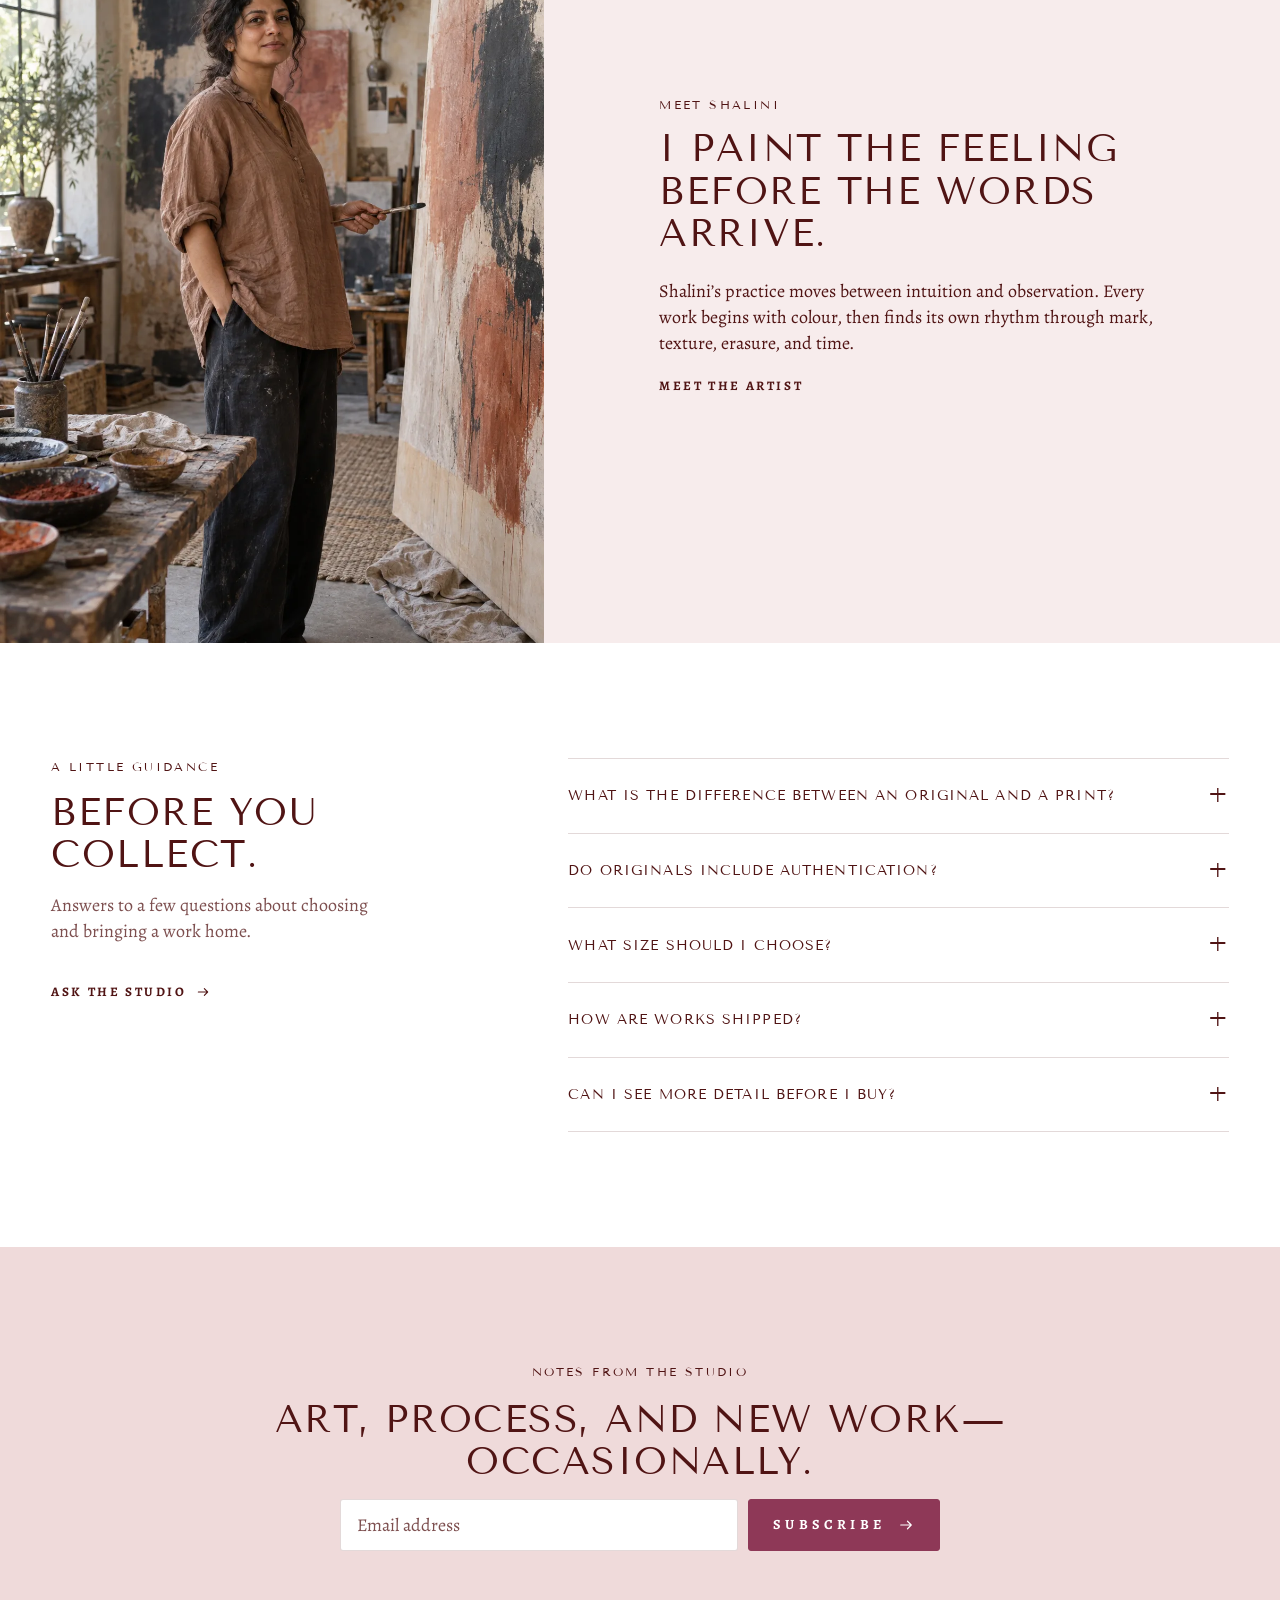
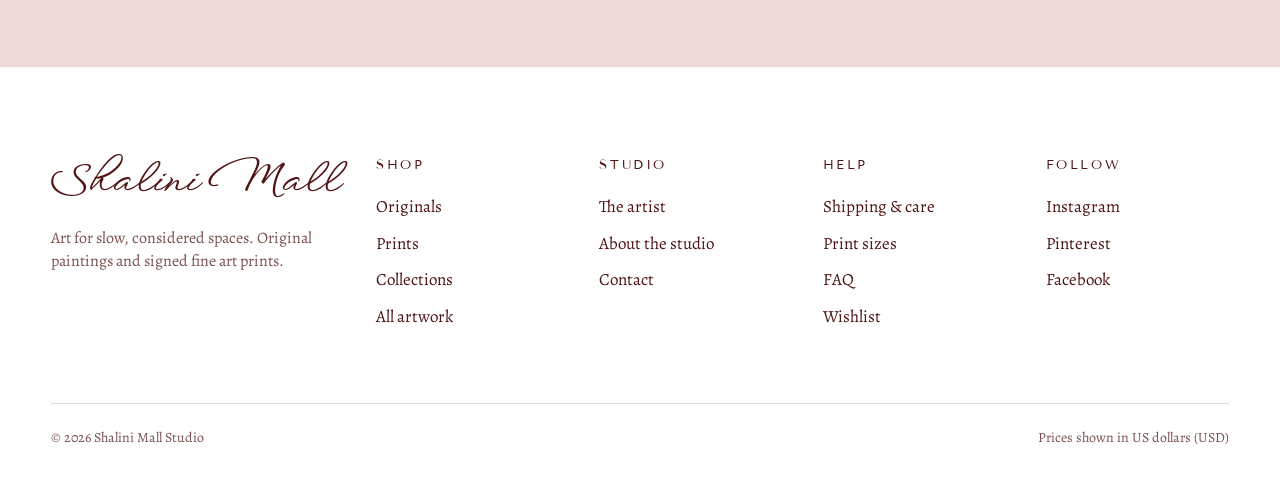
==== commit 8293ea79: "Update artwork catalog, storefront collections, and Shopify theme" ====
--- a/index.html
+++ b/index.html
@@ -88,18 +88,108 @@
     <div class="art-types product-slider__track" id="artTypesSlider" tabindex="0" role="region" aria-roledescription="carousel" aria-labelledby="artTypesTitle">
       <a class="art-type" href="originals.html">
         <div class="art" style="--crop:center"><img src="assets/images/earth-song.webp" alt="" loading="lazy" decoding="async"></div>
-        <div class="art-type__copy"><h3>Original art</h3><p>Unique. One of one. Signed and documented.</p><p class="art-type__meta" data-count-originals></p><span class="text-link">Explore <svg viewBox="0 0 24 24" aria-hidden="true"><path d="M5 12h14m-5-5 5 5-5 5"/></svg></span></div>
+        <div class="art-type__copy"><span class="art-type__label">01 / The singular work</span><h3>Original art</h3><p>Unique. One of one. Signed and documented.</p><div class="art-type__footer"><p class="art-type__meta" data-count-originals></p><span class="text-link">Explore <svg viewBox="0 0 24 24" aria-hidden="true"><path d="M5 12h14m-5-5 5 5-5 5"/></svg></span></div></div>
       </a>
       <a class="art-type" href="prints.html">
         <div class="art" style="--crop:center"><img src="assets/images/between-seasons.webp" alt="" loading="lazy" decoding="async"></div>
-        <div class="art-type__copy"><h3>Canvas prints</h3><p>Matte stretched-canvas editions, signed by the artist.</p><p class="art-type__meta" data-count-prints></p><span class="text-link">Explore <svg viewBox="0 0 24 24" aria-hidden="true"><path d="M5 12h14m-5-5 5 5-5 5"/></svg></span></div>
+        <div class="art-type__copy"><span class="art-type__label">02 / The signed edition</span><h3>Canvas prints</h3><p>Matte stretched-canvas editions, signed by the artist.</p><div class="art-type__footer"><p class="art-type__meta" data-count-prints></p><span class="text-link">Explore <svg viewBox="0 0 24 24" aria-hidden="true"><path d="M5 12h14m-5-5 5 5-5 5"/></svg></span></div></div>
       </a>
       <a class="art-type" href="collections.html">
         <div class="art" style="--crop:center"><img src="assets/images/monsoon-memory.webp" alt="" loading="lazy" decoding="async"></div>
-        <div class="art-type__copy"><h3>Collections</h3><p>Series of works shaped by land and memory.</p><p class="art-type__meta" data-count-collections></p><span class="text-link">Explore <svg viewBox="0 0 24 24" aria-hidden="true"><path d="M5 12h14m-5-5 5 5-5 5"/></svg></span></div>
+        <div class="art-type__copy"><span class="art-type__label">03 / A shared story</span><h3>Collections</h3><p>Series of works shaped by land and memory.</p><div class="art-type__footer"><p class="art-type__meta">Explore by series</p><span class="text-link">Explore <svg viewBox="0 0 24 24" aria-hidden="true"><path d="M5 12h14m-5-5 5 5-5 5"/></svg></span></div></div>
       </a>
     </div>
     </product-slider>
+  </section>
+
+  <section class="section inspiration" aria-labelledby="artThemesTitle">
+    <div class="inspiration__intro">
+      <div><p class="eyebrow">Find your inspiration</p><h2 id="artThemesTitle">What speaks<br>to you?</h2></div>
+      <div class="inspiration__description"><p>A colour, a place, a feeling. Discover art that reflects your world, across eight distinct themes.</p><a class="text-link" href="collections.html">Explore all collections <svg viewBox="0 0 24 24" aria-hidden="true"><path d="M5 12h14m-5-5 5 5-5 5"/></svg></a></div>
+    </div>
+    <div class="inspiration-grid">
+      <article class="inspiration-card">
+        <a class="inspiration-card__art" href="collections.html?id=abstract" aria-label="Explore Abstract">
+          <img src="assets/images/mineral-rhythm-hq.webp" alt="Mineral Rhythm" width="1024" height="1536" loading="lazy" decoding="async">
+          <img src="assets/images/blue-reverie-hq.webp" alt="Blue Reverie" width="1024" height="1536" loading="lazy" decoding="async">
+          <span class="inspiration-card__number">01</span>
+        </a>
+        <div class="inspiration-card__heading"><h3><a href="collections.html?id=abstract">Abstract</a></h3><a class="inspiration-card__arrow" href="collections.html?id=abstract" aria-label="Explore Abstract"><svg viewBox="0 0 24 24" aria-hidden="true"><path d="M5 12h14m-5-5 5 5-5 5"/></svg></a></div>
+        <p>Expressive marks. Unrestrained feeling.</p>
+        <div class="inspiration-card__links"><a href="originals.html?collection=abstract">Originals</a><span aria-hidden="true">/</span><a href="prints.html?collection=abstract">Prints</a></div>
+      </article>
+      <article class="inspiration-card">
+        <a class="inspiration-card__art" href="collections.html?id=nature-landscapes" aria-label="Explore Nature & landscapes">
+          <img src="assets/images/mountain-stillness-hq.webp" alt="Mountain Stillness" width="1024" height="1536" loading="lazy" decoding="async">
+          <img src="assets/images/forest-whisper-hq.webp" alt="Forest Whisper" width="1024" height="1536" loading="lazy" decoding="async">
+          <span class="inspiration-card__number">02</span>
+        </a>
+        <div class="inspiration-card__heading"><h3><a href="collections.html?id=nature-landscapes">Nature &amp; landscapes</a></h3><a class="inspiration-card__arrow" href="collections.html?id=nature-landscapes" aria-label="Explore Nature & landscapes"><svg viewBox="0 0 24 24" aria-hidden="true"><path d="M5 12h14m-5-5 5 5-5 5"/></svg></a></div>
+        <p>A little closer to the natural world.</p>
+        <div class="inspiration-card__links"><a href="originals.html?collection=nature-landscapes">Originals</a><span aria-hidden="true">/</span><a href="prints.html?collection=nature-landscapes">Prints</a></div>
+      </article>
+      <article class="inspiration-card">
+        <a class="inspiration-card__art" href="collections.html?id=floral-botanical" aria-label="Explore Floral & botanical">
+          <img src="assets/images/ivory-bloom-hq.webp" alt="Ivory Bloom" width="1024" height="1536" loading="lazy" decoding="async">
+          <img src="assets/images/jasmine-garden-hq.webp" alt="Jasmine Garden" width="1024" height="1536" loading="lazy" decoding="async">
+          <span class="inspiration-card__number">03</span>
+        </a>
+        <div class="inspiration-card__heading"><h3><a href="collections.html?id=floral-botanical">Floral &amp; botanical</a></h3><a class="inspiration-card__arrow" href="collections.html?id=floral-botanical" aria-label="Explore Floral & botanical"><svg viewBox="0 0 24 24" aria-hidden="true"><path d="M5 12h14m-5-5 5 5-5 5"/></svg></a></div>
+        <p>Beauty in the smallest details.</p>
+        <div class="inspiration-card__links"><a href="originals.html?collection=floral-botanical">Originals</a><span aria-hidden="true">/</span><a href="prints.html?collection=floral-botanical">Prints</a></div>
+      </article>
+      <article class="inspiration-card">
+        <a class="inspiration-card__art" href="collections.html?id=figurative" aria-label="Explore Figurative">
+          <img src="assets/images/quiet-reflection-hq.webp" alt="Quiet Reflection" width="1024" height="1536" loading="lazy" decoding="async">
+          <img src="assets/images/a-moment-within-hq.webp" alt="A Moment Within" width="1024" height="1536" loading="lazy" decoding="async">
+          <span class="inspiration-card__number">04</span>
+        </a>
+        <div class="inspiration-card__heading"><h3><a href="collections.html?id=figurative">Figurative</a></h3><a class="inspiration-card__arrow" href="collections.html?id=figurative" aria-label="Explore Figurative"><svg viewBox="0 0 24 24" aria-hidden="true"><path d="M5 12h14m-5-5 5 5-5 5"/></svg></a></div>
+        <p>Stories told through human presence.</p>
+        <div class="inspiration-card__links"><a href="originals.html?collection=figurative">Originals</a><span aria-hidden="true">/</span><a href="prints.html?collection=figurative">Prints</a></div>
+      </article>
+      <article class="inspiration-card">
+        <a class="inspiration-card__art" href="collections.html?id=modern-minimal" aria-label="Explore Modern minimal">
+          <img src="assets/images/golden-stillness-hq.webp" alt="Golden Stillness" width="1024" height="1536" loading="lazy" decoding="async">
+          <img src="assets/images/soft-geometry-hq.webp" alt="Soft Geometry" width="1024" height="1536" loading="lazy" decoding="async">
+          <span class="inspiration-card__number">05</span>
+        </a>
+        <div class="inspiration-card__heading"><h3><a href="collections.html?id=modern-minimal">Modern minimal</a></h3><a class="inspiration-card__arrow" href="collections.html?id=modern-minimal" aria-label="Explore Modern minimal"><svg viewBox="0 0 24 24" aria-hidden="true"><path d="M5 12h14m-5-5 5 5-5 5"/></svg></a></div>
+        <p>Room to breathe. Space to reflect.</p>
+        <div class="inspiration-card__links"><a href="originals.html?collection=modern-minimal">Originals</a><span aria-hidden="true">/</span><a href="prints.html?collection=modern-minimal">Prints</a></div>
+      </article>
+      <article class="inspiration-card">
+        <a class="inspiration-card__art" href="collections.html?id=cultural-traditional" aria-label="Explore Cultural & traditional">
+          <img src="assets/images/lotus-heritage-hq.webp" alt="Lotus Heritage" width="1024" height="1536" loading="lazy" decoding="async">
+          <img src="assets/images/sacred-lotus-hq.webp" alt="Sacred Lotus" width="1024" height="1536" loading="lazy" decoding="async">
+          <span class="inspiration-card__number">06</span>
+        </a>
+        <div class="inspiration-card__heading"><h3><a href="collections.html?id=cultural-traditional">Cultural &amp; traditional</a></h3><a class="inspiration-card__arrow" href="collections.html?id=cultural-traditional" aria-label="Explore Cultural & traditional"><svg viewBox="0 0 24 24" aria-hidden="true"><path d="M5 12h14m-5-5 5 5-5 5"/></svg></a></div>
+        <p>Heritage, reimagined in colour.</p>
+        <div class="inspiration-card__links"><a href="originals.html?collection=cultural-traditional">Originals</a><span aria-hidden="true">/</span><a href="prints.html?collection=cultural-traditional">Prints</a></div>
+      </article>
+      <article class="inspiration-card">
+        <a class="inspiration-card__art" href="collections.html?id=wildlife" aria-label="Explore Wildlife">
+          <img src="assets/images/tiger-majesty-hq.webp" alt="Tiger Majesty" width="1024" height="1536" loading="lazy" decoding="async">
+          <img src="assets/images/gentle-giant-hq.webp" alt="Gentle Giant" width="1024" height="1536" loading="lazy" decoding="async">
+          <span class="inspiration-card__number">07</span>
+        </a>
+        <div class="inspiration-card__heading"><h3><a href="collections.html?id=wildlife">Wildlife</a></h3><a class="inspiration-card__arrow" href="collections.html?id=wildlife" aria-label="Explore Wildlife"><svg viewBox="0 0 24 24" aria-hidden="true"><path d="M5 12h14m-5-5 5 5-5 5"/></svg></a></div>
+        <p>The quiet power of the wild.</p>
+        <div class="inspiration-card__links"><a href="originals.html?collection=wildlife">Originals</a><span aria-hidden="true">/</span><a href="prints.html?collection=wildlife">Prints</a></div>
+      </article>
+      <article class="inspiration-card">
+        <a class="inspiration-card__art" href="collections.html?id=cityscapes-architecture" aria-label="Explore Cityscapes & architecture">
+          <img src="assets/images/paris-in-the-rain-hq.webp" alt="Paris In The Rain" width="1024" height="1536" loading="lazy" decoding="async">
+          <img src="assets/images/venetian-light-hq.webp" alt="Venetian Light" width="1024" height="1536" loading="lazy" decoding="async">
+          <span class="inspiration-card__number">08</span>
+        </a>
+        <div class="inspiration-card__heading"><h3><a href="collections.html?id=cityscapes-architecture">Cityscapes &amp; architecture</a></h3><a class="inspiration-card__arrow" href="collections.html?id=cityscapes-architecture" aria-label="Explore Cityscapes & architecture"><svg viewBox="0 0 24 24" aria-hidden="true"><path d="M5 12h14m-5-5 5 5-5 5"/></svg></a></div>
+        <p>Places that stay with you.</p>
+        <div class="inspiration-card__links"><a href="originals.html?collection=cityscapes-architecture">Originals</a><span aria-hidden="true">/</span><a href="prints.html?collection=cityscapes-architecture">Prints</a></div>
+      </article>
+    </div>
+    <p class="inspiration__foot">Eight perspectives. Endless ways to make a space your own.</p>
   </section>
 
   <section class="section section--flush-top" aria-labelledby="originalsTitle">
@@ -107,7 +197,7 @@
       <div><p class="eyebrow">From the studio · One of one</p><h2 id="originalsTitle">Featured originals</h2></div>
       <a class="text-link" href="originals.html">View all <svg viewBox="0 0 24 24" aria-hidden="true"><path d="M5 12h14m-5-5 5 5-5 5"/></svg></a>
     </div>
-    <product-slider>
+    <product-slider data-per-view="4">
       <div class="product-grid product-grid--4 product-slider__track" id="featuredOriginals" tabindex="0" role="region" aria-roledescription="carousel" aria-labelledby="originalsTitle"></div>
     </product-slider>
   </section>
@@ -117,7 +207,7 @@
       <div><p class="eyebrow">Signed editions</p><h2 id="printsTitle">Featured prints</h2></div>
       <a class="text-link" href="prints.html">View all <svg viewBox="0 0 24 24" aria-hidden="true"><path d="M5 12h14m-5-5 5 5-5 5"/></svg></a>
     </div>
-    <product-slider>
+    <product-slider data-per-view="4">
       <div class="product-grid product-grid--4 product-slider__track" id="featuredPrints" tabindex="0" role="region" aria-roledescription="carousel" aria-labelledby="printsTitle"></div>
     </product-slider>
   </section>
--- a/css/global.css
+++ b/css/global.css
@@ -260,7 +260,11 @@
 /* Art image behaviour: every artwork image is a crop of a painting, positioned by --crop */
 .art { position: relative; overflow: hidden; background: var(--color-surface); }
 .art img {
-  position: absolute; inset: 0; width: 100%; height: 100%; object-fit: cover;
+  position: absolute; inset: 0; width: 100%; height: 100%; object-fit: var(--art-fit, cover);
   object-position: var(--crop, center);
 }
 .art--zoom img { transform: scale(var(--zoom, 1.8)); transform-origin: var(--crop, center); }
+
+/* Uploaded reference artwork uses an SVG viewport across all catalogue views. */
+.art > .art-reference { position: absolute; inset: 0; display: block; width: 100%; height: 100%; }
+.art--zoom > .art-reference { transform: scale(var(--zoom, 1.8)); transform-origin: var(--crop, center); }
--- a/css/components.css
+++ b/css/components.css
@@ -232,10 +232,24 @@
 @keyframes dialogIn { from { opacity: 0; transform: translateY(16px); } to { opacity: 1; transform: none; } }
 @keyframes fadeIn { from { opacity: 0; } to { opacity: 1; } }
 
-/* Sliders are enabled only on mobile; desktop uses the original grids. */
+/* Featured artwork scrolls at every size; storytelling sliders are mobile-only. */
 product-slider { display: block; min-width: 0; }
 .product-slider__controls { display: none; }
+product-slider[data-per-view="4"] > .product-slider__track {
+  --slider-gap: clamp(12px, 2vw, 30px);
+  grid-template-columns: none; grid-auto-flow: column;
+  grid-auto-columns: calc((100% - 3 * var(--slider-gap)) / 4);
+  gap: var(--slider-gap); overflow-x: auto; overscroll-behavior-x: contain;
+  scroll-snap-type: x mandatory; scrollbar-width: thin; padding-bottom: 12px;
+}
+product-slider[data-per-view="4"] > .product-slider__track > * { min-width: 0; scroll-snap-align: start; }
+product-slider[data-per-view="4"] > .product-slider__controls { display: flex; justify-content: center; align-items: center; gap: 20px; margin-top: 20px; }
+.product-slider__controls .icon-btn { border: 1px solid var(--color-border-strong); border-radius: 50%; }
+.product-slider__controls .icon-btn:disabled { opacity: .35; cursor: default; }
+.product-slider__status { min-width: 72px; text-align: center; font-size: 14px; color: var(--color-muted); }
+product-slider[data-per-view="4"] > .product-slider__track:focus-visible { outline-offset: -2px; }
 @media (max-width: 768px) {
+product-slider[data-per-view="4"] > .product-slider__track { grid-auto-columns: calc((100% - var(--slider-gap)) / 2); }
 .product-slider__track > .compare-divider { display: none; }
 .product-grid.product-slider__track,
 .art-types.product-slider__track,
@@ -250,9 +264,6 @@
 .product-slider__track:focus-visible { outline-offset: -2px; }
 .product-slider__track .card__title { overflow-wrap: anywhere; }
 .product-slider__controls { display: flex; justify-content: center; align-items: center; gap: 20px; margin-top: 20px; }
-.product-slider__controls .icon-btn { border: 1px solid var(--color-border-strong); border-radius: 50%; }
-.product-slider__controls .icon-btn:disabled { opacity: .35; cursor: default; }
-.product-slider__status { min-width: 72px; text-align: center; font-size: 14px; color: var(--color-muted); }
 
 /* Single-slide storytelling sections retain comfortable reading widths. */
 product-slider[data-per-view="1"] { max-width: 1000px; }
@@ -265,3 +276,6 @@
 }
 
 }
+
+.card__image .art-reference { transition: transform .8s var(--ease), opacity var(--dur-slow) var(--ease); }
+.card__media:hover .card__image > .art-reference:first-child { transform: scale(1.03); }
--- a/css/home.css
+++ b/css/home.css
@@ -43,20 +43,29 @@
 .hero-arrow--prev { left: max(8px, calc(var(--gutter) - 36px)); }
 .hero-arrow--next { right: max(8px, calc(var(--gutter) - 36px)); }
 
-/* Shop by art type: three equal artwork tiles */
-.art-types { display: grid; grid-template-columns: repeat(3, minmax(0, 1fr)); gap: clamp(12px, 1.4vw, 20px); }
+/* Shop by art type: artwork above quiet gallery captions. */
+.art-types { display: grid; grid-template-columns: repeat(3, minmax(0, 1fr)); gap: clamp(20px, 2.5vw, 40px); }
 .art-type {
-  position: relative; width: 100%; min-width: 0; overflow: hidden; color: var(--color-on-dark); display: flex; align-items: flex-end;
-  aspect-ratio: 4 / 4.4; padding: clamp(22px, 2.4vw, 36px);
+  position: relative; width: 100%; min-width: 0; color: var(--color-text); display: flex; flex-direction: column;
 }
-.art-type > .art { position: absolute; inset: 0; }
-.art-type > .art img { transition: transform 1.1s var(--ease); }
-.art-type:hover > .art img { transform: scale(1.04); }
-.art-type::after { content: ''; position: absolute; inset: 0; background: linear-gradient(0deg, rgba(19, 5, 5, .66), rgba(19, 5, 5, .08) 62%); }
-.art-type__copy { position: relative; z-index: 1; }
-.art-type h3 { font-size: clamp(1.4rem, 2.2vw, 2rem); letter-spacing: .06em; margin: 0 0 8px; }
-.art-type p { margin: 0 0 4px; opacity: .92; font-size: 16px; max-width: 32ch; }
-.art-type .art-type__meta { font-size: 14px; opacity: .8; margin-bottom: 14px; }
+.art-type > .art { width: 100%; aspect-ratio: 5 / 4; }
+.art-type > .art img { transition: transform .6s var(--ease); }
+.art-type:hover > .art img, .art-type:focus-visible > .art img { transform: scale(1.035); }
+.art-type__copy { display: flex; flex-direction: column; flex: 1; padding-top: 24px; }
+.art-type__label { display: flex; align-items: center; gap: 12px; margin-bottom: 12px; font: 12px/1.5 var(--font-heading); letter-spacing: .12em; text-transform: uppercase; color: var(--color-muted); }
+.art-type__label::after { content: ''; flex: 1; height: 1px; background: var(--color-border); }
+.art-type h3 { font: 400 clamp(1.8rem, 2.7vw, 2.6rem)/1.15 var(--font-body); text-transform: none; letter-spacing: -.02em; margin: 0 0 10px; }
+.art-type p { margin: 0 0 24px; font-size: 18px; color: var(--color-muted); max-width: 32ch; }
+.art-type__footer { display: flex; align-items: center; justify-content: space-between; flex-wrap: wrap; gap: 8px 16px; margin-top: auto; padding-top: 14px; border-top: 1px solid var(--color-border); }
+.art-type .art-type__meta { margin: 0; font-size: 15px; }
+.art-type .text-link { min-height: 44px; font-size: 12px; letter-spacing: .12em; }
+.art-type .text-link svg { width: 22px; height: 22px; }
+.art-type:hover .text-link svg { transform: translateX(4px); }
+.art-type:focus-visible { outline: 2px solid var(--color-accent); outline-offset: 6px; }
+@media (prefers-reduced-motion: reduce) {
+  .art-type > .art img, .art-type .text-link svg { transition: none; }
+  .art-type:hover > .art img, .art-type:focus-visible > .art img, .art-type:hover .text-link svg { transform: none; }
+}
 
 /* Collection exhibition block */
 .exhibition { display: grid; grid-template-columns: minmax(0, 1.15fr) minmax(0, .85fr); background: var(--color-text); color: var(--color-on-dark); }
@@ -79,7 +88,6 @@
 .interiors-foot { display: flex; justify-content: center; margin-top: clamp(36px, 4vw, 56px); }
 
 @media (max-width: 1024px) {
-  .art-type { aspect-ratio: 3 / 4; }
   .exhibition { grid-template-columns: 1fr; }
   .exhibition > .art { min-height: 60vh; }
   .interiors { grid-template-columns: repeat(3, 72vw); overflow-x: auto; scroll-snap-type: x mandatory; padding-bottom: 12px; margin-inline: calc(var(--gutter) * -1); padding-inline: var(--gutter); scrollbar-width: thin; }
@@ -87,8 +95,9 @@
 }
 @media (max-width: 768px) {
   .art-types { grid-template-columns: 1fr; }
-  .art-type { aspect-ratio: 16 / 9; min-height: 190px; }
-  .art-type p:not(.art-type__meta) { display: none; }
+  .art-types.product-slider__track > .art-type { aspect-ratio: auto; min-height: 0; }
+  .art-type > .art { aspect-ratio: 4 / 3; }
+  .art-type__copy { padding-top: 20px; }
   .hero-copy { margin-inline: var(--gutter); }
   .hero-copy .hero-title { max-width: 14ch; font-size: clamp(2rem, 6vw, 3rem); }
   .hero-arrow { display: none; }
@@ -102,3 +111,38 @@
   .interiors { grid-template-columns: repeat(3, 84vw); }
   .exhibition__copy { padding: 48px var(--gutter); }
 }
+
+
+/* Inspiration: paired paintings on a quiet gallery wall. */
+.inspiration { background: var(--color-surface); }
+.inspiration__intro { display: grid; grid-template-columns: 1.2fr 1fr; gap: 32px; align-items: end; margin-bottom: 48px; }
+.inspiration__intro h2 { font-family: var(--font-body); font-size: clamp(3rem, 5vw, 5.5rem); line-height: 1.04; text-transform: none; letter-spacing: -.035em; margin: 14px 0 0; }
+.inspiration__description { max-width: 40ch; justify-self: end; }
+.inspiration__description p { color: var(--color-muted); margin: 0 0 20px; }
+.inspiration-grid { display: grid; grid-template-columns: repeat(4, minmax(0, 1fr)); gap: 40px 24px; }
+.inspiration-card { min-width: 0; }
+.inspiration-card__art { position: relative; display: grid; grid-template-columns: 1fr 1fr; align-items: center; gap: 12px; padding: 32px 18px; background: var(--color-background); aspect-ratio: 1; overflow: hidden; }
+.inspiration-card:nth-child(3n + 2) .inspiration-card__art { background: var(--color-surface-alt); }
+.inspiration-card__art img { width: 100%; height: auto; box-shadow: 0 8px 16px rgba(19,5,5,.12); transition: transform .3s ease; }
+.inspiration-card__art img:nth-child(2) { transform: translateY(14px); }
+.inspiration-card__art:hover img:first-child { transform: translateY(-5px); }
+.inspiration-card__art:hover img:nth-child(2) { transform: translateY(8px); }
+.inspiration-card__number { position: absolute; top: 12px; left: 16px; font: 12px var(--font-heading); letter-spacing: .1em; color: var(--color-muted); }
+.inspiration-card__heading { display: flex; justify-content: space-between; align-items: center; gap: 8px; margin-top: 14px; }
+.inspiration-card h3 { font-size: 14px; line-height: 1.5; letter-spacing: .05em; margin: 0; }
+.inspiration-card__arrow { display: grid; place-items: center; width: 44px; min-width: 44px; height: 44px; }
+.inspiration-card__arrow svg { width: 23px; height: 23px; }
+.inspiration-card p { margin: 2px 0 8px; color: var(--color-muted); font-size: 16px; }
+.inspiration-card__links { display: flex; align-items: center; gap: 14px; font-size: 15px; }
+.inspiration-card__links a { display: inline-flex; align-items: center; min-height: 44px; text-decoration: underline; text-underline-offset: 5px; }
+.inspiration-card__links span { color: var(--color-muted); }
+.inspiration__foot { text-align: center; border-top: 1px solid var(--color-border); margin: 44px 0 0; padding-top: 24px; font-style: italic; color: var(--color-muted); }
+@media(max-width:1100px) { .inspiration-grid { grid-template-columns: repeat(2,minmax(0,1fr)); } }
+@media(max-width:600px) { .inspiration__intro { grid-template-columns: 1fr; gap: 24px; margin-bottom: 32px; } .inspiration__description { justify-self: start; } .inspiration-grid { gap: 28px 16px; } .inspiration-card__art { padding: 26px 10px; gap: 8px; } .inspiration-card h3 { font-size: 12px; letter-spacing: .02em; } .inspiration-card__heading { align-items: start; gap: 0; } .inspiration-card__arrow { width: 32px; min-width: 32px; height: 44px; } .inspiration-card p { font-size: 15px; } }
+@media(max-width:360px) { .inspiration-grid { grid-template-columns: 1fr; } }
+@media(prefers-reduced-motion:reduce) { .inspiration-card__art img { transition: none; } .inspiration-card__art:hover img:first-child { transform: none; } .inspiration-card__art:hover img:nth-child(2) { transform: translateY(14px); } }
+
+/* Identify the collection represented by each featured painting. */
+.featured-work { min-width: 0; }
+.featured-work__collection { display: flex; align-items: center; min-height: 44px; margin-bottom: 8px; font: 12px/1.5 var(--font-heading); letter-spacing: .08em; text-transform: uppercase; }
+.featured-work__collection:hover { color: var(--color-accent); }
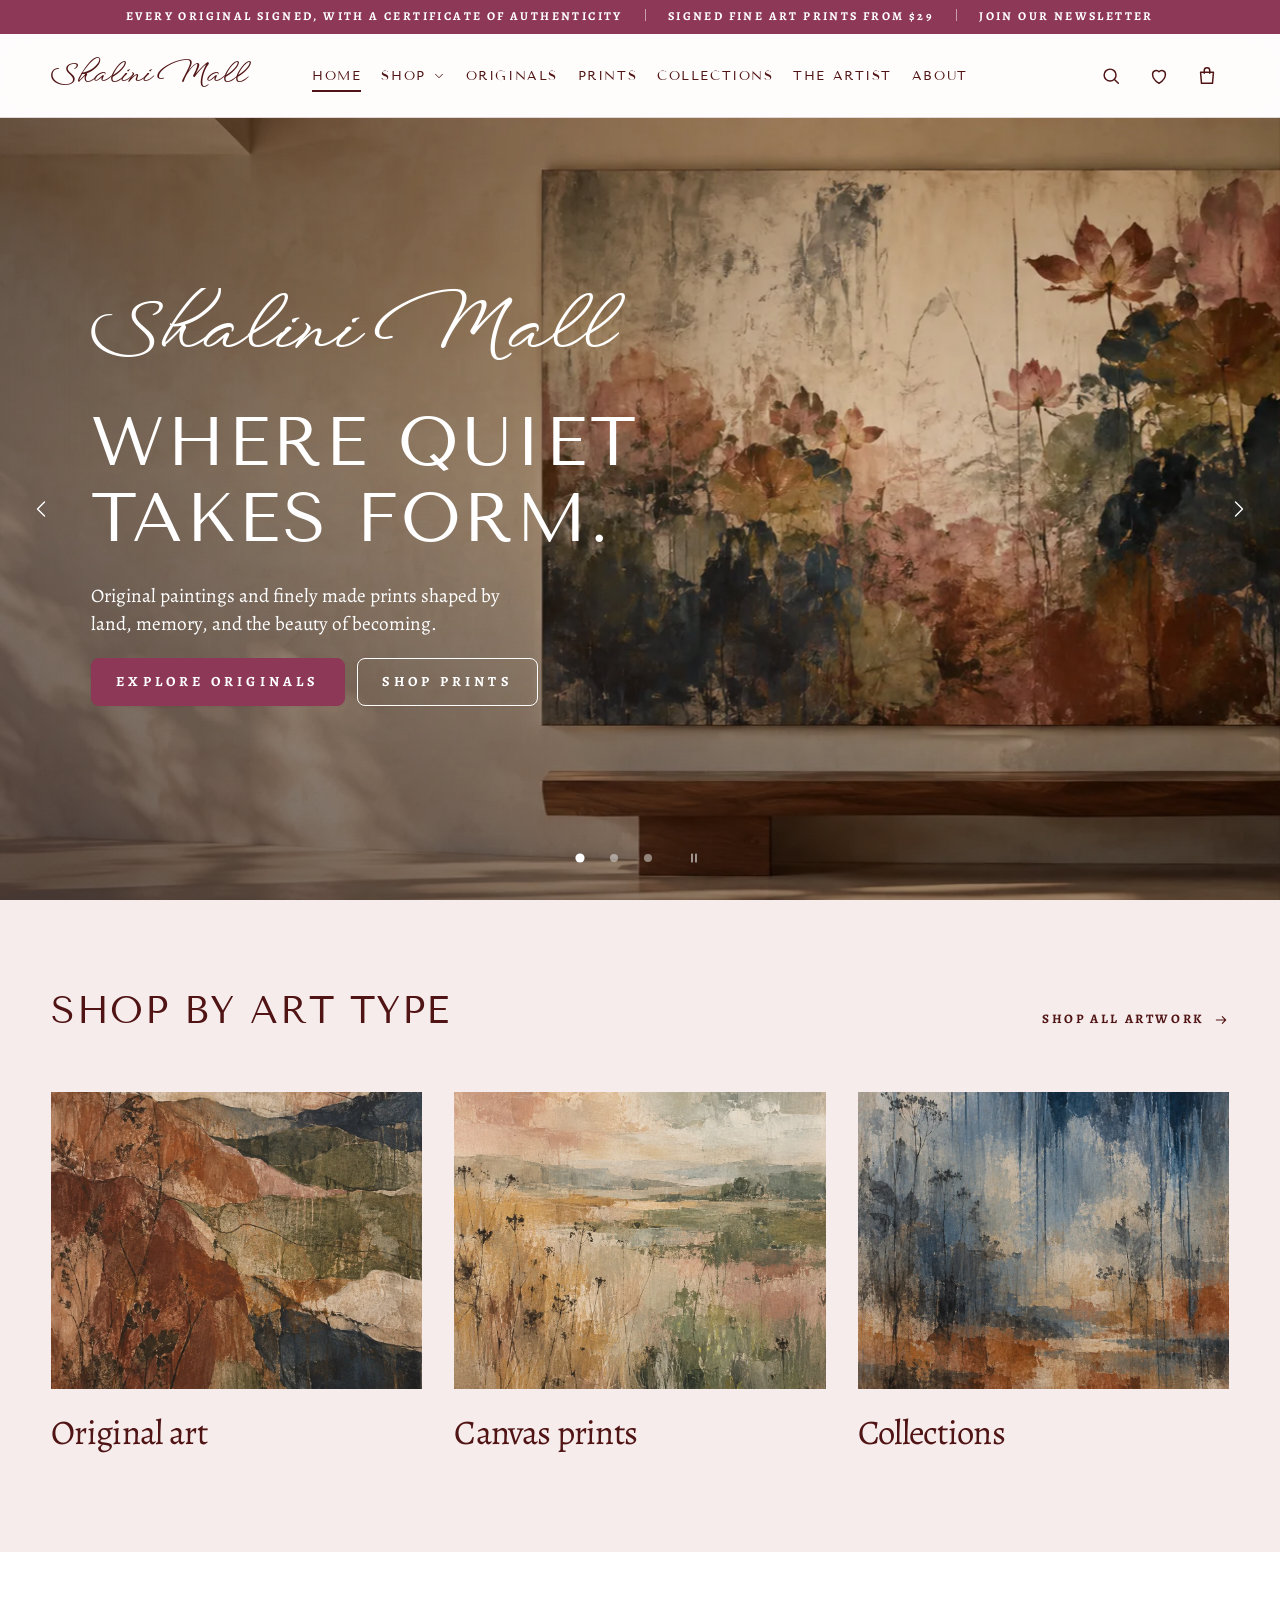
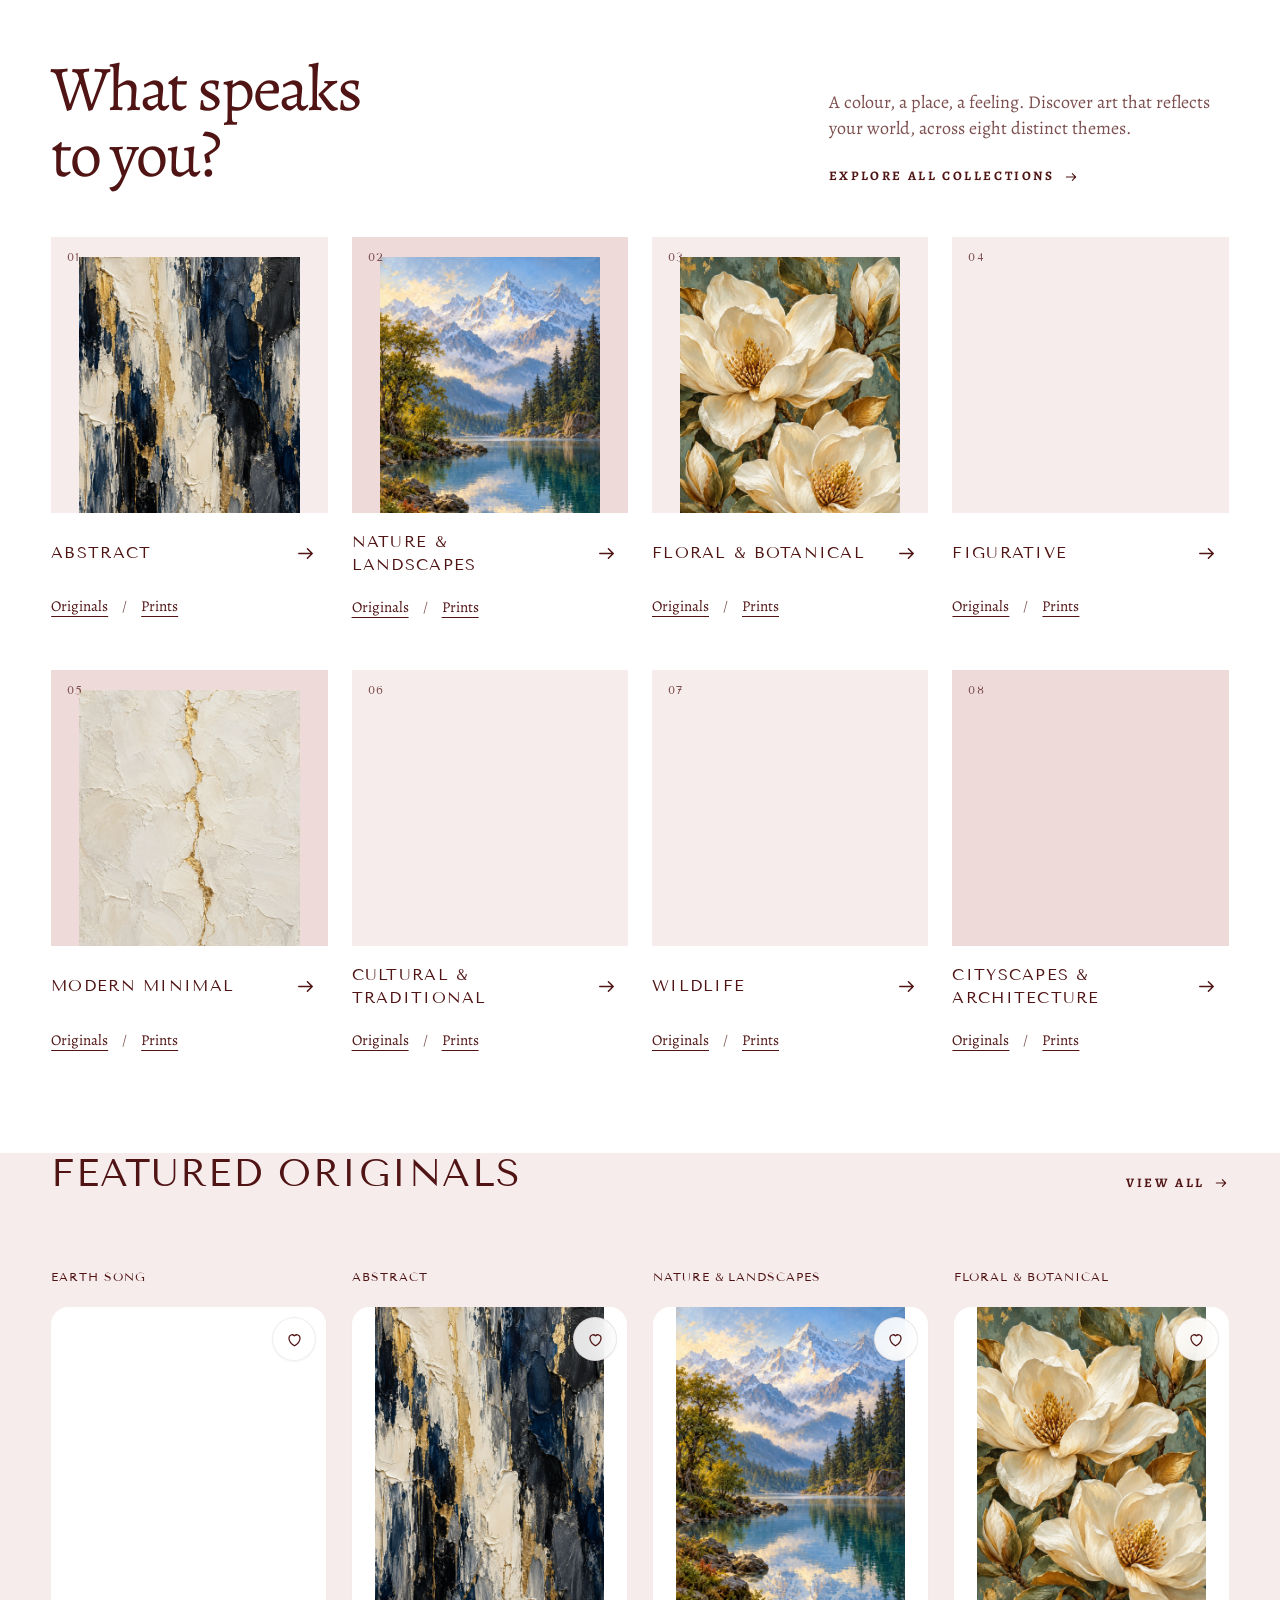
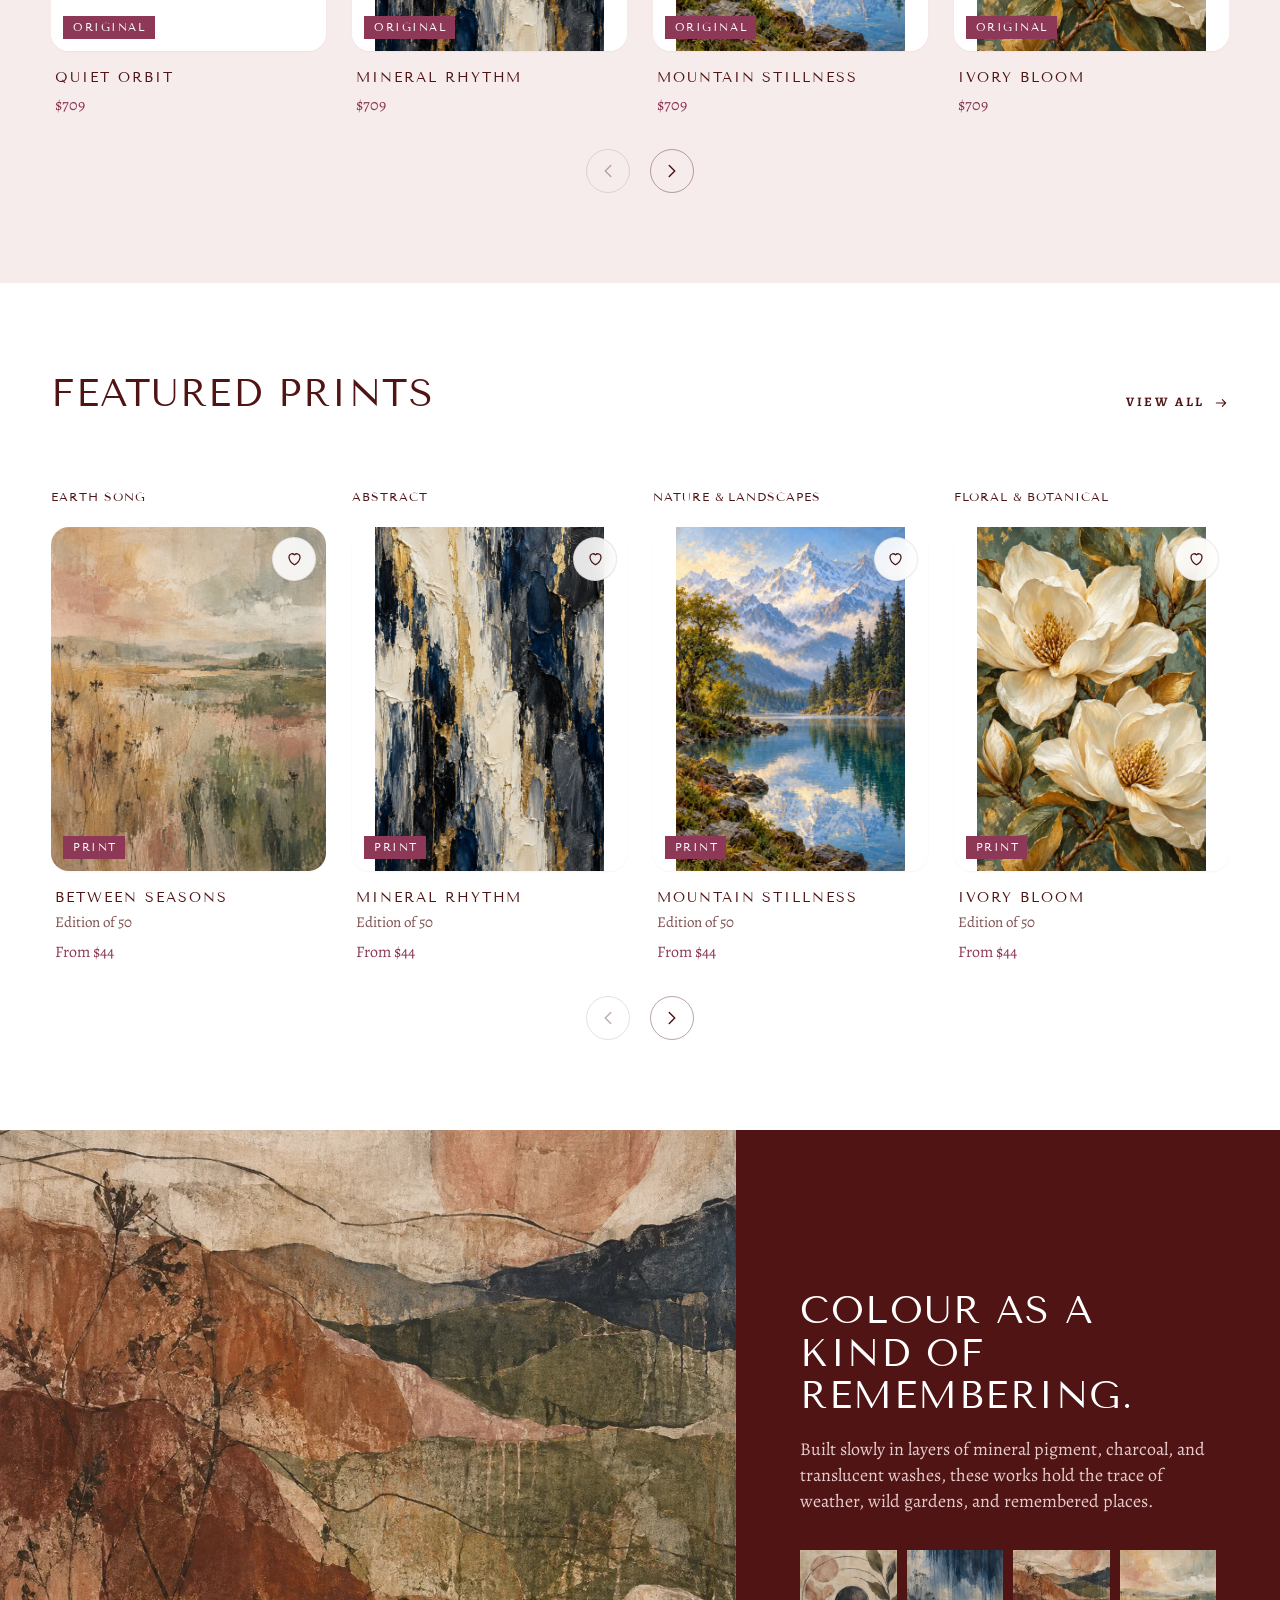
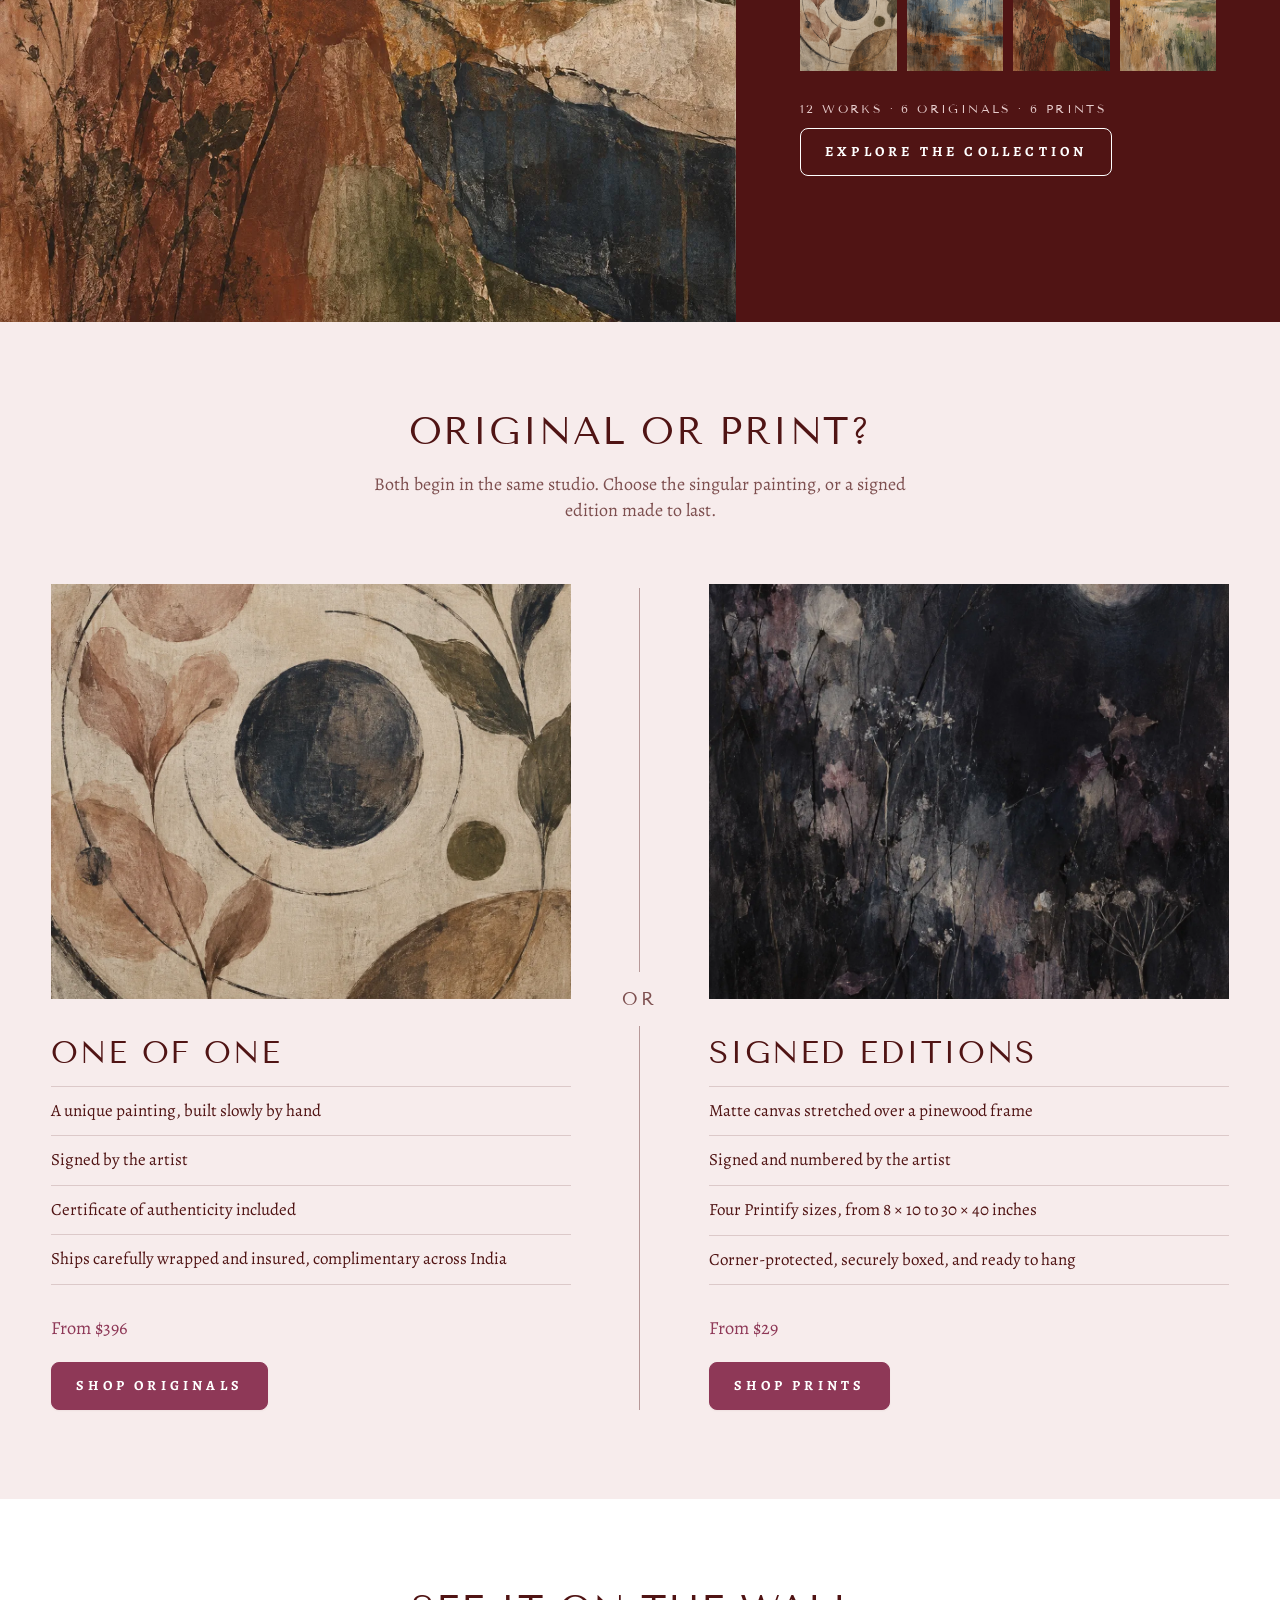
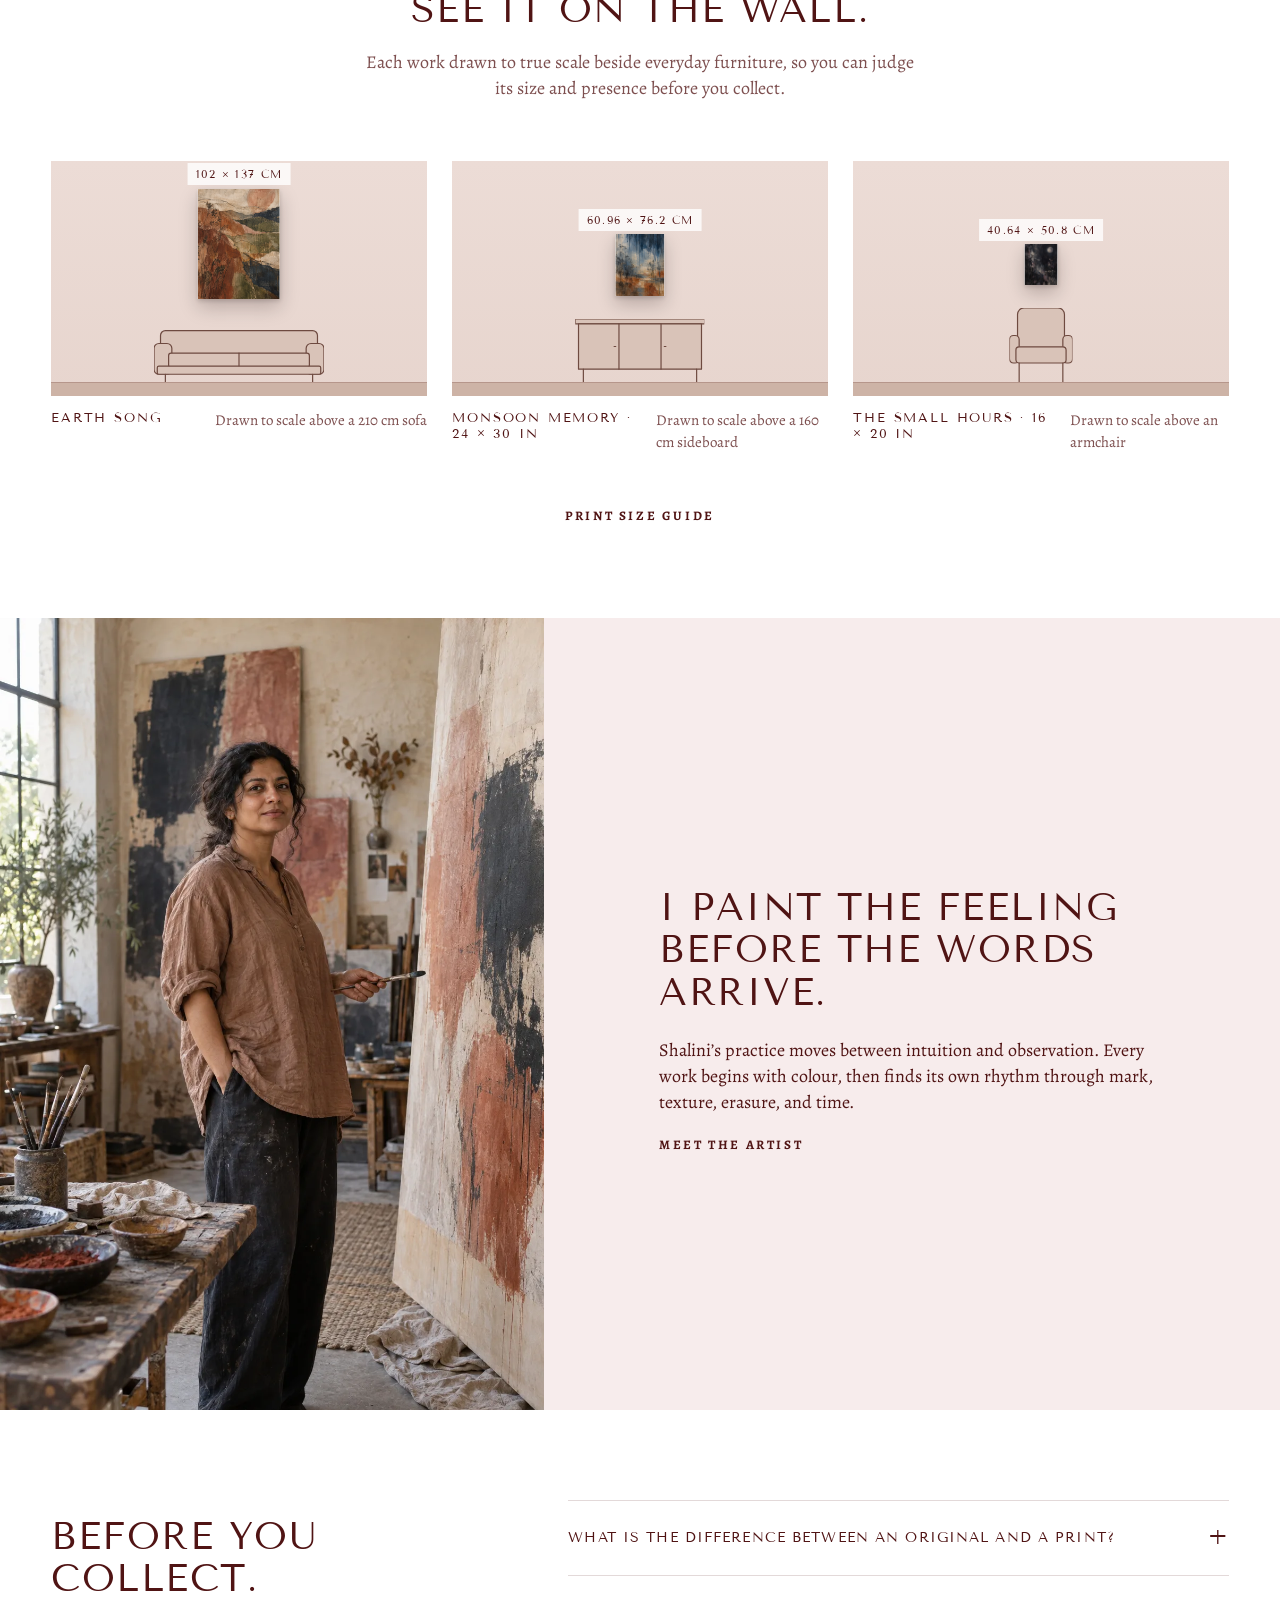
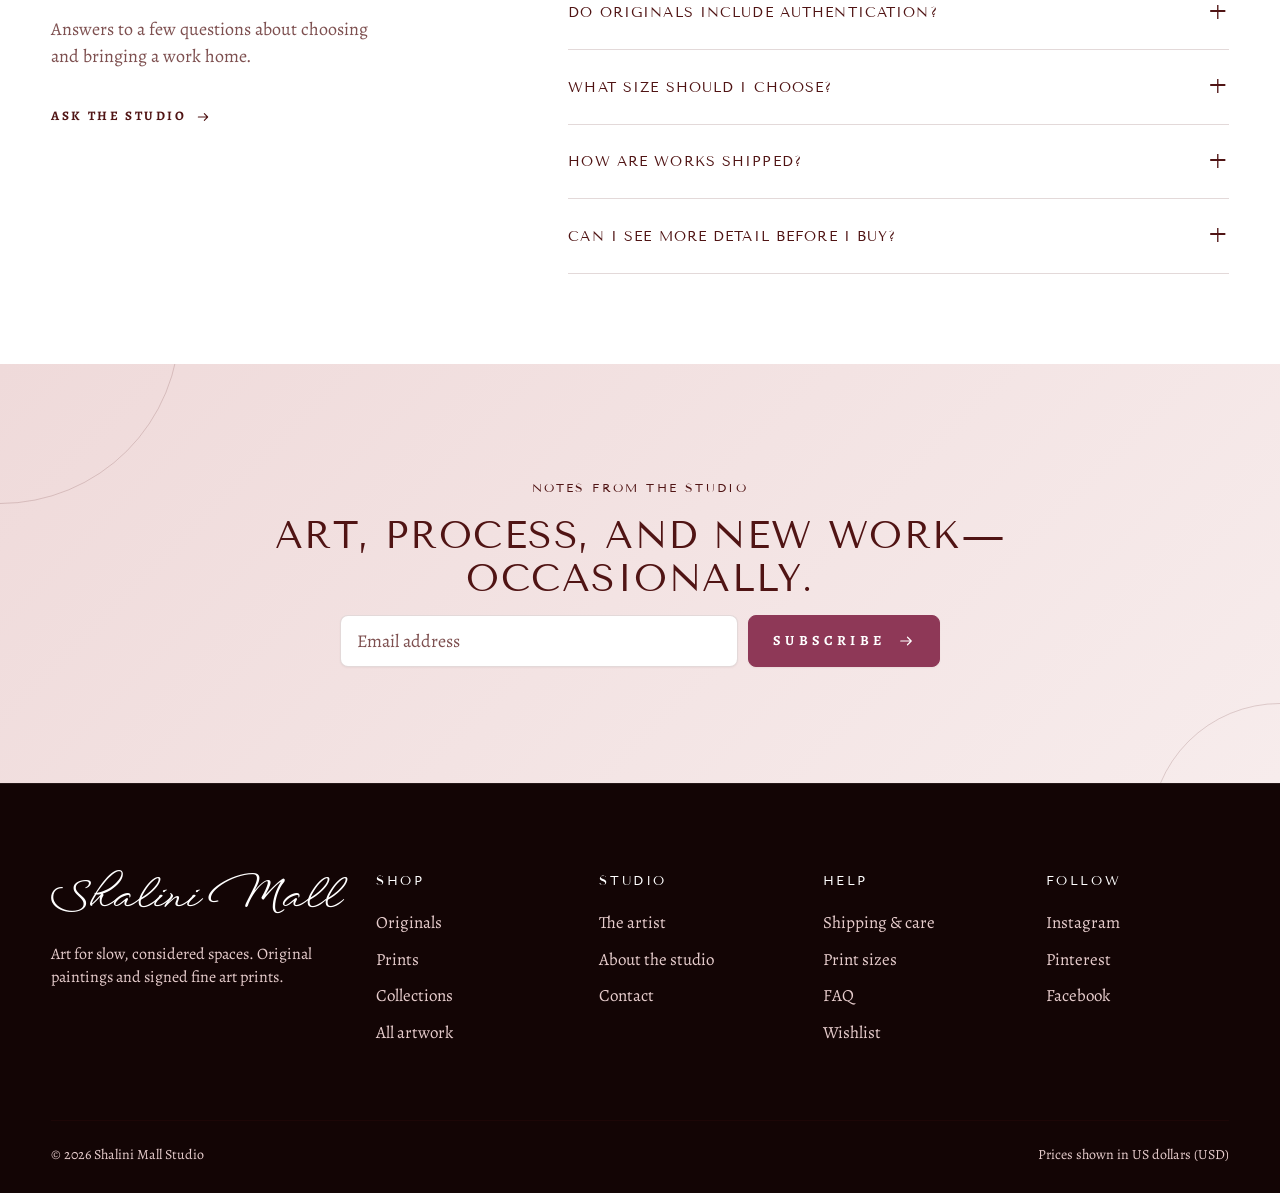
==== commit d454d5ba: "Polish storefront layout and interactions" ====
--- a/index.html
+++ b/index.html
@@ -51,7 +51,6 @@
       <div class="hero-media"><div class="hero-parallax" data-parallax><img src="assets/images/hero-gallery.webp" alt="Large abstract botanical painting in a warm, light-filled interior" fetchpriority="high"></div></div>
       <div class="hero-copy">
         <p class="hero-brand hero-crop"><span>Shalini Mall</span></p>
-        <p class="eyebrow hero-crop"><span>The earth remembers · New collection</span></p>
         <h1 class="hero-title hero-crop"><span>Where quiet takes form.</span></h1>
         <p class="hero-sub hero-crop"><span>Original paintings and finely made prints shaped by land, memory, and the beauty of becoming.</span></p>
         <div class="hero-links"><a class="button dark" href="originals.html">Explore originals</a><a class="button light" href="prints.html">Shop prints</a></div>
@@ -61,7 +60,6 @@
       <div class="hero-media"><div class="hero-parallax" data-parallax><img src="assets/images/earth-song.webp" alt="Detail of the original Earth Song painting" style="--zoom:1.35;--focus:62% 55%"></div></div>
       <div class="hero-copy">
         <p class="hero-brand hero-crop"><span>Shalini Mall</span></p>
-        <p class="eyebrow hero-crop"><span>One of one · Originals</span></p>
         <h2 class="hero-title hero-crop"><span>Original paintings.</span></h2>
         <p class="hero-sub hero-crop"><span>Singular works built slowly by hand. Signed, documented, and ready for their next home.</span></p>
         <div class="hero-links"><a class="button dark" href="originals.html">Explore originals</a></div>
@@ -71,7 +69,6 @@
       <div class="hero-media"><div class="hero-parallax" data-parallax><img src="assets/images/wild-grace.webp" alt="Detail of the Wild Grace fine art print" style="--zoom:1.3;--focus:48% 52%"></div></div>
       <div class="hero-copy">
         <p class="hero-brand hero-crop"><span>Shalini Mall</span></p>
-        <p class="eyebrow hero-crop"><span>Signed editions · Prints</span></p>
         <h2 class="hero-title hero-crop"><span>Fine art prints.</span></h2>
         <p class="hero-sub hero-crop"><span>Gallery-wrapped matte canvas editions, signed by the artist and ready to hang.</span></p>
         <div class="hero-links"><a class="button dark" href="prints.html">Shop prints</a></div>
@@ -81,22 +78,22 @@
 
   <section class="section" aria-labelledby="artTypesTitle">
     <div class="section-head section-head--split" data-reveal>
-      <div><p class="eyebrow">Collect what moves you</p><h2 id="artTypesTitle">Shop by art type</h2></div>
-      <a class="text-link" href="shop.html">Shop all artwork</a>
+      <div><h2 id="artTypesTitle">Shop by art type</h2></div>
+      <a class="text-link" href="shop.html">Shop all artwork <svg viewBox="0 0 24 24" aria-hidden="true"><path d="M5 12h14m-5-5 5 5-5 5"/></svg></a>
     </div>
     <product-slider data-per-view="1">
     <div class="art-types product-slider__track" id="artTypesSlider" tabindex="0" role="region" aria-roledescription="carousel" aria-labelledby="artTypesTitle">
       <a class="art-type" href="originals.html">
         <div class="art" style="--crop:center"><img src="assets/images/earth-song.webp" alt="" loading="lazy" decoding="async"></div>
-        <div class="art-type__copy"><span class="art-type__label">01 / The singular work</span><h3>Original art</h3><p>Unique. One of one. Signed and documented.</p><div class="art-type__footer"><p class="art-type__meta" data-count-originals></p><span class="text-link">Explore <svg viewBox="0 0 24 24" aria-hidden="true"><path d="M5 12h14m-5-5 5 5-5 5"/></svg></span></div></div>
+        <div class="art-type__copy"><h3>Original art</h3></div>
       </a>
       <a class="art-type" href="prints.html">
         <div class="art" style="--crop:center"><img src="assets/images/between-seasons.webp" alt="" loading="lazy" decoding="async"></div>
-        <div class="art-type__copy"><span class="art-type__label">02 / The signed edition</span><h3>Canvas prints</h3><p>Matte stretched-canvas editions, signed by the artist.</p><div class="art-type__footer"><p class="art-type__meta" data-count-prints></p><span class="text-link">Explore <svg viewBox="0 0 24 24" aria-hidden="true"><path d="M5 12h14m-5-5 5 5-5 5"/></svg></span></div></div>
+        <div class="art-type__copy"><h3>Canvas prints</h3></div>
       </a>
       <a class="art-type" href="collections.html">
         <div class="art" style="--crop:center"><img src="assets/images/monsoon-memory.webp" alt="" loading="lazy" decoding="async"></div>
-        <div class="art-type__copy"><span class="art-type__label">03 / A shared story</span><h3>Collections</h3><p>Series of works shaped by land and memory.</p><div class="art-type__footer"><p class="art-type__meta">Explore by series</p><span class="text-link">Explore <svg viewBox="0 0 24 24" aria-hidden="true"><path d="M5 12h14m-5-5 5 5-5 5"/></svg></span></div></div>
+        <div class="art-type__copy"><h3>Collections</h3></div>
       </a>
     </div>
     </product-slider>
@@ -104,7 +101,7 @@
 
   <section class="section inspiration" aria-labelledby="artThemesTitle">
     <div class="inspiration__intro">
-      <div><p class="eyebrow">Find your inspiration</p><h2 id="artThemesTitle">What speaks<br>to you?</h2></div>
+      <div><h2 id="artThemesTitle">What speaks<br>to you?</h2></div>
       <div class="inspiration__description"><p>A colour, a place, a feeling. Discover art that reflects your world, across eight distinct themes.</p><a class="text-link" href="collections.html">Explore all collections <svg viewBox="0 0 24 24" aria-hidden="true"><path d="M5 12h14m-5-5 5 5-5 5"/></svg></a></div>
     </div>
     <div class="inspiration-grid">
@@ -115,7 +112,6 @@
           <span class="inspiration-card__number">01</span>
         </a>
         <div class="inspiration-card__heading"><h3><a href="collections.html?id=abstract">Abstract</a></h3><a class="inspiration-card__arrow" href="collections.html?id=abstract" aria-label="Explore Abstract"><svg viewBox="0 0 24 24" aria-hidden="true"><path d="M5 12h14m-5-5 5 5-5 5"/></svg></a></div>
-        <p>Expressive marks. Unrestrained feeling.</p>
         <div class="inspiration-card__links"><a href="originals.html?collection=abstract">Originals</a><span aria-hidden="true">/</span><a href="prints.html?collection=abstract">Prints</a></div>
       </article>
       <article class="inspiration-card">
@@ -125,7 +121,6 @@
           <span class="inspiration-card__number">02</span>
         </a>
         <div class="inspiration-card__heading"><h3><a href="collections.html?id=nature-landscapes">Nature &amp; landscapes</a></h3><a class="inspiration-card__arrow" href="collections.html?id=nature-landscapes" aria-label="Explore Nature & landscapes"><svg viewBox="0 0 24 24" aria-hidden="true"><path d="M5 12h14m-5-5 5 5-5 5"/></svg></a></div>
-        <p>A little closer to the natural world.</p>
         <div class="inspiration-card__links"><a href="originals.html?collection=nature-landscapes">Originals</a><span aria-hidden="true">/</span><a href="prints.html?collection=nature-landscapes">Prints</a></div>
       </article>
       <article class="inspiration-card">
@@ -135,7 +130,6 @@
           <span class="inspiration-card__number">03</span>
         </a>
         <div class="inspiration-card__heading"><h3><a href="collections.html?id=floral-botanical">Floral &amp; botanical</a></h3><a class="inspiration-card__arrow" href="collections.html?id=floral-botanical" aria-label="Explore Floral & botanical"><svg viewBox="0 0 24 24" aria-hidden="true"><path d="M5 12h14m-5-5 5 5-5 5"/></svg></a></div>
-        <p>Beauty in the smallest details.</p>
         <div class="inspiration-card__links"><a href="originals.html?collection=floral-botanical">Originals</a><span aria-hidden="true">/</span><a href="prints.html?collection=floral-botanical">Prints</a></div>
       </article>
       <article class="inspiration-card">
@@ -145,7 +139,6 @@
           <span class="inspiration-card__number">04</span>
         </a>
         <div class="inspiration-card__heading"><h3><a href="collections.html?id=figurative">Figurative</a></h3><a class="inspiration-card__arrow" href="collections.html?id=figurative" aria-label="Explore Figurative"><svg viewBox="0 0 24 24" aria-hidden="true"><path d="M5 12h14m-5-5 5 5-5 5"/></svg></a></div>
-        <p>Stories told through human presence.</p>
         <div class="inspiration-card__links"><a href="originals.html?collection=figurative">Originals</a><span aria-hidden="true">/</span><a href="prints.html?collection=figurative">Prints</a></div>
       </article>
       <article class="inspiration-card">
@@ -155,7 +148,6 @@
           <span class="inspiration-card__number">05</span>
         </a>
         <div class="inspiration-card__heading"><h3><a href="collections.html?id=modern-minimal">Modern minimal</a></h3><a class="inspiration-card__arrow" href="collections.html?id=modern-minimal" aria-label="Explore Modern minimal"><svg viewBox="0 0 24 24" aria-hidden="true"><path d="M5 12h14m-5-5 5 5-5 5"/></svg></a></div>
-        <p>Room to breathe. Space to reflect.</p>
         <div class="inspiration-card__links"><a href="originals.html?collection=modern-minimal">Originals</a><span aria-hidden="true">/</span><a href="prints.html?collection=modern-minimal">Prints</a></div>
       </article>
       <article class="inspiration-card">
@@ -165,7 +157,6 @@
           <span class="inspiration-card__number">06</span>
         </a>
         <div class="inspiration-card__heading"><h3><a href="collections.html?id=cultural-traditional">Cultural &amp; traditional</a></h3><a class="inspiration-card__arrow" href="collections.html?id=cultural-traditional" aria-label="Explore Cultural & traditional"><svg viewBox="0 0 24 24" aria-hidden="true"><path d="M5 12h14m-5-5 5 5-5 5"/></svg></a></div>
-        <p>Heritage, reimagined in colour.</p>
         <div class="inspiration-card__links"><a href="originals.html?collection=cultural-traditional">Originals</a><span aria-hidden="true">/</span><a href="prints.html?collection=cultural-traditional">Prints</a></div>
       </article>
       <article class="inspiration-card">
@@ -175,7 +166,6 @@
           <span class="inspiration-card__number">07</span>
         </a>
         <div class="inspiration-card__heading"><h3><a href="collections.html?id=wildlife">Wildlife</a></h3><a class="inspiration-card__arrow" href="collections.html?id=wildlife" aria-label="Explore Wildlife"><svg viewBox="0 0 24 24" aria-hidden="true"><path d="M5 12h14m-5-5 5 5-5 5"/></svg></a></div>
-        <p>The quiet power of the wild.</p>
         <div class="inspiration-card__links"><a href="originals.html?collection=wildlife">Originals</a><span aria-hidden="true">/</span><a href="prints.html?collection=wildlife">Prints</a></div>
       </article>
       <article class="inspiration-card">
@@ -185,29 +175,27 @@
           <span class="inspiration-card__number">08</span>
         </a>
         <div class="inspiration-card__heading"><h3><a href="collections.html?id=cityscapes-architecture">Cityscapes &amp; architecture</a></h3><a class="inspiration-card__arrow" href="collections.html?id=cityscapes-architecture" aria-label="Explore Cityscapes & architecture"><svg viewBox="0 0 24 24" aria-hidden="true"><path d="M5 12h14m-5-5 5 5-5 5"/></svg></a></div>
-        <p>Places that stay with you.</p>
         <div class="inspiration-card__links"><a href="originals.html?collection=cityscapes-architecture">Originals</a><span aria-hidden="true">/</span><a href="prints.html?collection=cityscapes-architecture">Prints</a></div>
       </article>
     </div>
-    <p class="inspiration__foot">Eight perspectives. Endless ways to make a space your own.</p>
   </section>
 
   <section class="section section--flush-top" aria-labelledby="originalsTitle">
     <div class="section-head section-head--split" data-reveal>
-      <div><p class="eyebrow">From the studio · One of one</p><h2 id="originalsTitle">Featured originals</h2></div>
+      <div><h2 id="originalsTitle">Featured originals</h2></div>
       <a class="text-link" href="originals.html">View all <svg viewBox="0 0 24 24" aria-hidden="true"><path d="M5 12h14m-5-5 5 5-5 5"/></svg></a>
     </div>
-    <product-slider data-per-view="4">
+    <product-slider data-per-view="4" data-autoplay="4500">
       <div class="product-grid product-grid--4 product-slider__track" id="featuredOriginals" tabindex="0" role="region" aria-roledescription="carousel" aria-labelledby="originalsTitle"></div>
     </product-slider>
   </section>
 
   <section class="section section--surface" aria-labelledby="printsTitle">
     <div class="section-head section-head--split" data-reveal>
-      <div><p class="eyebrow">Signed editions</p><h2 id="printsTitle">Featured prints</h2></div>
+      <div><h2 id="printsTitle">Featured prints</h2></div>
       <a class="text-link" href="prints.html">View all <svg viewBox="0 0 24 24" aria-hidden="true"><path d="M5 12h14m-5-5 5 5-5 5"/></svg></a>
     </div>
-    <product-slider data-per-view="4">
+    <product-slider data-per-view="4" data-autoplay="4500">
       <div class="product-grid product-grid--4 product-slider__track" id="featuredPrints" tabindex="0" role="region" aria-roledescription="carousel" aria-labelledby="printsTitle"></div>
     </product-slider>
   </section>
@@ -215,7 +203,6 @@
   <section class="exhibition" aria-labelledby="exhibitionTitle">
     <div class="art" data-reveal-image style="--crop:center"><img src="assets/images/earth-song.webp" alt="Detail from the Earth Song collection" loading="lazy" decoding="async"></div>
     <div class="exhibition__copy" data-reveal>
-      <p class="eyebrow">The Earth Song series · Collection</p>
       <h2 id="exhibitionTitle">Colour as a kind of remembering.</h2>
       <p>Built slowly in layers of mineral pigment, charcoal, and translucent washes, these works hold the trace of weather, wild gardens, and remembered places.</p>
       <div class="exhibition__works" id="exhibitionWorks"></div>
@@ -226,7 +213,6 @@
 
   <section class="section" aria-labelledby="compareTitle">
     <div class="section-head" data-reveal>
-      <p class="eyebrow">Two ways to collect</p>
       <h2 id="compareTitle">Original or print?</h2>
       <p>Both begin in the same studio. Choose the singular painting, or a signed edition made to last.</p>
     </div>
@@ -234,7 +220,6 @@
     <div class="compare product-slider__track" id="compareSlider" tabindex="0" role="region" aria-roledescription="carousel" aria-labelledby="compareTitle">
       <article class="compare-col">
         <div class="art" style="--crop:center"><img src="assets/images/quiet-orbit.webp" alt="" loading="lazy" decoding="async"></div>
-        <p class="eyebrow">The original</p>
         <h3>One of one</h3>
         <ul class="compare-list">
           <li>A unique painting, built slowly by hand</li>
@@ -248,7 +233,6 @@
       <div class="compare-divider" aria-hidden="true"><span>or</span></div>
       <article class="compare-col">
         <div class="art" style="--crop:center"><img src="assets/images/small-hours.webp" alt="" loading="lazy" decoding="async"></div>
-        <p class="eyebrow">The print</p>
         <h3>Signed editions</h3>
         <ul class="compare-list">
           <li>Matte canvas stretched over a pinewood frame</li>
@@ -265,7 +249,6 @@
 
   <section class="section section--surface" aria-labelledby="interiorsTitle">
     <div class="section-head" data-reveal>
-      <p class="eyebrow">Art in interiors</p>
       <h2 id="interiorsTitle">See it on the wall.</h2>
       <p>Each work drawn to true scale beside everyday furniture, so you can judge its size and presence before you collect.</p>
     </div>
@@ -276,7 +259,6 @@
   <section class="about-grid" aria-labelledby="artistTitle">
     <div class="art" data-reveal-image style="--crop:50% 36%"><img src="assets/images/artist-shalini.webp" alt="Artist Shalini in a warm, light-filled studio" loading="lazy" decoding="async"></div>
     <div class="about-copy" data-reveal>
-      <p class="eyebrow">Meet Shalini</p>
       <h2 id="artistTitle">I paint the feeling before the words arrive.</h2>
       <p>Shalini’s practice moves between intuition and observation. Every work begins with colour, then finds its own rhythm through mark, texture, erasure, and time.</p>
       <a class="text-link" href="artist.html">Meet the artist</a>
@@ -284,7 +266,7 @@
   </section>
 
   <section class="section reviews" data-testimonials hidden aria-labelledby="reviewsTitle">
-    <div class="section-head"><p class="eyebrow">In collectors’ homes</p><h2 id="reviewsTitle">What collectors are saying</h2></div>
+    <div class="section-head"><h2 id="reviewsTitle">What collectors are saying</h2></div>
     <div class="review-track" id="reviewTrack" aria-roledescription="carousel" aria-label="Collector reviews" tabindex="0"></div>
     <div class="review-dots" id="reviewDots"></div>
   </section>
@@ -292,7 +274,6 @@
   <section class="section section--surface home-faq" id="faq" aria-labelledby="homeFaqTitle">
     <div class="home-faq__layout">
       <div class="home-faq__intro">
-        <p class="eyebrow">A little guidance</p>
         <h2 id="homeFaqTitle">Before you collect.</h2>
         <p>Answers to a few questions about choosing and bringing a work home.</p>
         <a class="text-link" href="contact.html">Ask the studio <svg viewBox="0 0 24 24" aria-hidden="true"><path d="M5 12h14m-5-5 5 5-5 5"/></svg></a>
--- a/css/global.css
+++ b/css/global.css
@@ -19,6 +19,9 @@
   --color-muted: #7d4f4f;
   --color-accent: #8e3857;
   --color-accent-hover: #7c314c;
+  --color-accent-soft: rgba(142, 56, 87, .1);
+  --color-surface-glass: rgba(255, 255, 255, .84);
+  --color-surface-warm: rgba(255, 255, 255, .56);
   --color-border: rgba(80, 20, 20, .16);
   --color-border-strong: rgba(80, 20, 20, .38);
   --color-scrim: rgba(19, 5, 5, .45);
@@ -37,11 +40,14 @@
   --tracking-mid: .14em;
 
   /* Layout */
-  --container-width: 1600px;
+  --container-width: 1440px;
   --gutter: clamp(20px, 4vw, 60px);
   --announce-h: 34px;
   --header-h: 84px;
-  --radius: 3px;
+  --radius-sm: 4px;
+  --radius: 8px;
+  --radius-lg: 18px;
+  --radius-xl: 28px;
 
   /* Spacing */
   --space-xs: 4px;
@@ -50,7 +56,7 @@
   --space-lg: 24px;
   --space-xl: 40px;
   --space-2xl: 64px;
-  --space-section: clamp(72px, 9vw, 130px);
+  --space-section: clamp(56px, 7vw, 112px);
 
   /* Motion */
   --ease: cubic-bezier(.26, .54, .32, 1);
@@ -58,7 +64,9 @@
   --dur: .35s;
   --dur-slow: .5s;
 
-  --shadow-soft: 0 10px 25px rgba(80, 20, 20, .12);
+  --shadow-xs: 0 1px 2px rgba(80, 20, 20, .05);
+  --shadow-soft: 0 16px 40px rgba(80, 20, 20, .1);
+  --shadow-lift: 0 26px 64px rgba(80, 20, 20, .14);
 }
 
 @media (max-width: 480px) {
@@ -76,6 +84,7 @@
   overflow-x: hidden;
   overflow-x: clip;
 }
+::selection { background: var(--color-accent); color: var(--color-on-dark); }
 body.locked { overflow: hidden; }
 a { color: inherit; text-decoration: none; }
 button, input, select, textarea { font: inherit; color: inherit; }
@@ -157,9 +166,12 @@
   min-height: 48px; display: inline-flex; align-items: center; justify-content: center; gap: 12px;
   padding: 11px 24px; text-transform: uppercase; letter-spacing: .3em; font-size: var(--text-sm);
   font-weight: 700; border: 1px solid currentColor; border-radius: var(--radius); background: transparent;
-  transition: background var(--dur-fast) var(--ease), color var(--dur-fast) var(--ease), border-color var(--dur-fast) var(--ease);
+  box-shadow: var(--shadow-xs);
+  transition: transform var(--dur-fast) var(--ease), box-shadow var(--dur-fast) var(--ease), background var(--dur-fast) var(--ease), color var(--dur-fast) var(--ease), border-color var(--dur-fast) var(--ease);
   text-align: center; max-width: 100%; overflow-wrap: anywhere;
 }
+.button:not([disabled]):hover { transform: translateY(-2px); box-shadow: 0 10px 24px rgba(80, 20, 20, .12); }
+.button:not([disabled]):active { transform: translateY(0); box-shadow: var(--shadow-xs); }
 .button svg { width: 18px; height: 18px; }
 .button.light { color: var(--color-on-dark); }
 .button.light:hover { background: var(--color-on-dark); color: var(--color-text); }
@@ -174,9 +186,9 @@
 .icon-btn {
   width: 44px; height: 44px; border: 0; padding: 0; background: transparent;
   display: grid; place-items: center; border-radius: var(--radius); position: relative;
-  transition: color var(--dur-fast) var(--ease);
-}
-.icon-btn:hover { color: var(--color-accent); }
+  transition: color var(--dur-fast) var(--ease), background var(--dur-fast) var(--ease), transform var(--dur-fast) var(--ease);
+}
+.icon-btn:hover { color: var(--color-accent); background: var(--color-accent-soft); transform: translateY(-1px); }
 
 /* Badges ------------------------------------------------------------------ */
 .badge {
@@ -201,9 +213,11 @@
 .input, .select, .textarea {
   width: 100%; min-width: 0; min-height: 48px; padding: 12px 16px; background: var(--color-surface);
   color: var(--color-text); border: 1px solid var(--color-border); border-radius: var(--radius);
-  transition: border-color var(--dur-fast) var(--ease);
-}
-.input:focus, .select:focus, .textarea:focus { outline: none; border-color: var(--color-text); }
+  box-shadow: var(--shadow-xs);
+  transition: border-color var(--dur-fast) var(--ease), box-shadow var(--dur-fast) var(--ease), background var(--dur-fast) var(--ease);
+}
+.input:hover, .select:hover, .textarea:hover { border-color: var(--color-border-strong); }
+.input:focus, .select:focus, .textarea:focus { outline: none; border-color: var(--color-accent); box-shadow: 0 0 0 4px var(--color-accent-soft); }
 .input:focus-visible, .select:focus-visible, .textarea:focus-visible { outline: 2px solid var(--color-accent); outline-offset: 1px; }
 .textarea { min-height: 140px; resize: vertical; }
 .select {
@@ -268,3 +282,14 @@
 /* Uploaded reference artwork uses an SVG viewport across all catalogue views. */
 .art > .art-reference { position: absolute; inset: 0; display: block; width: 100%; height: 100%; }
 .art--zoom > .art-reference { transform: scale(var(--zoom, 1.8)); transform-origin: var(--crop, center); }
+
+@media (max-width: 768px) {
+  :root { --space-section: clamp(48px, 12vw, 80px); }
+  .page { padding-top: clamp(36px, 8vw, 56px); }
+}
+
+@media (prefers-reduced-motion: reduce) {
+  html { scroll-behavior: auto; }
+  .button, .icon-btn { transition: none; }
+  .button:not([disabled]):hover, .icon-btn:hover { transform: none; }
+}
--- a/css/header.css
+++ b/css/header.css
@@ -16,11 +16,13 @@
    but does not shrink. */
 .site-header {
   position: sticky; top: 0; z-index: 40; height: var(--header-h);
-  background: var(--color-surface); color: var(--color-text);
+  background: var(--color-surface-glass); color: var(--color-text);
+  backdrop-filter: saturate(150%) blur(18px);
+  -webkit-backdrop-filter: saturate(150%) blur(18px);
   border-bottom: 1px solid var(--color-border);
   transition: box-shadow var(--dur) var(--ease);
 }
-.site-header.scrolled { box-shadow: 0 1px 14px rgba(80, 20, 20, .08); }
+.site-header.scrolled { box-shadow: 0 12px 32px rgba(80, 20, 20, .08); }
 .header-inner {
   height: 100%; display: grid; grid-template-columns: 1fr auto 1fr; align-items: center; gap: 24px;
   padding-inline: var(--gutter); max-width: calc(var(--container-width) + 2 * 60px); margin-inline: auto;
@@ -38,7 +40,7 @@
 }
 .nav-link::after {
   content: ''; height: 1px; background: currentColor; position: absolute;
-  left: 0; right: 100%; bottom: calc(50% - 14px); transition: right var(--dur) var(--ease);
+  left: 0; right: 100%; bottom: calc(50% - 16px); height: 2px; transition: right var(--dur) var(--ease);
 }
 .nav-link:hover::after, .nav-link[aria-current='page']::after, .nav-link[aria-expanded='true']::after { right: 0; }
 .nav-link svg { width: 14px; height: 14px; transition: transform var(--dur) var(--ease); }
@@ -50,7 +52,8 @@
 /* Mega menu ---------------------------------------------------------------- */
 .mega {
   position: absolute; left: 0; right: 0; top: 100%; z-index: 39;
-  background: var(--color-surface); border-bottom: 1px solid var(--color-border);
+  background: rgba(255, 255, 255, .97); border-bottom: 1px solid var(--color-border);
+  backdrop-filter: blur(22px); -webkit-backdrop-filter: blur(22px);
   box-shadow: 0 24px 40px -24px rgba(80, 20, 20, .18);
   opacity: 0; visibility: hidden; transform: translateY(-8px);
   transition: opacity var(--dur) var(--ease), transform var(--dur) var(--ease), visibility 0s var(--dur);
@@ -89,7 +92,8 @@
 .overlay-open .scrim { opacity: 1; visibility: visible; transition-delay: 0s; }
 .panel {
   position: fixed; top: 0; bottom: 0; width: min(460px, 92vw); z-index: 60;
-  background: var(--color-surface); color: var(--color-text);
+  background: rgba(255, 255, 255, .97); color: var(--color-text);
+  box-shadow: var(--shadow-lift);
   display: flex; flex-direction: column; padding: 24px 28px;
   visibility: hidden; transition: transform var(--dur-slow) var(--ease), visibility 0s var(--dur-slow);
 }
@@ -138,7 +142,8 @@
 /* Search panel: drops from the header, results as a compact list */
 .search-overlay {
   position: fixed; top: 0; left: 0; right: 0; z-index: 70; max-height: 100dvh; overflow-y: auto; overscroll-behavior: contain;
-  background: var(--color-surface); padding: 20px var(--gutter) 32px;
+  background: rgba(255, 255, 255, .97); padding: 20px var(--gutter) 32px;
+  backdrop-filter: blur(24px); -webkit-backdrop-filter: blur(24px);
   transform: translateY(-105%); visibility: hidden;
   transition: transform var(--dur-slow) var(--ease), visibility 0s var(--dur-slow);
   box-shadow: 0 30px 60px -30px rgba(19, 5, 5, .35);
--- a/css/components.css
+++ b/css/components.css
@@ -11,8 +11,8 @@
 .product-grid--4 { grid-template-columns: repeat(4, minmax(0, 1fr)); }
 
 /* Product card ---------------------------------------------------------------- */
-.card { display: flex; flex-direction: column; min-width: 0; }
-.card__media { position: relative; }
+.card { display: flex; flex-direction: column; min-width: 0; position: relative; }
+.card__media { position: relative; border-radius: var(--radius-lg); overflow: hidden; background: var(--color-surface); box-shadow: var(--shadow-xs); transition: transform var(--dur) var(--ease), box-shadow var(--dur) var(--ease); }
 .card__image { display: block; aspect-ratio: 4 / 5; }
 .card__image img { transition: transform .8s var(--ease), opacity var(--dur-slow) var(--ease); }
 .card__image .card__alt { opacity: 0; transform: scale(var(--zoom, 1.9)); transform-origin: var(--crop, center); }
@@ -20,13 +20,15 @@
   content: ''; position: absolute; inset: 0; background: #000; opacity: 0;
   transition: opacity var(--dur) var(--ease); pointer-events: none;
 }
-.card__media:hover .card__image img:first-child { transform: scale(1.03); }
+.card__media:hover { transform: translateY(-4px); box-shadow: var(--shadow-lift); }
+.card__media:hover .card__image img:first-child { transform: scale(1.04); }
 .card__media:hover .card__image .card__alt { opacity: 1; }
 .card__media:hover .card__image::after { opacity: .06; }
 .card__badge { position: absolute; left: 12px; bottom: 12px; z-index: 1; transition: opacity var(--dur) var(--ease); }
 .card__wish {
   position: absolute; top: 10px; right: 10px; z-index: 2; width: 44px; height: 44px;
-  border: 0; border-radius: 50%; background: rgba(255, 255, 255, .9); display: grid; place-items: center;
+  border: 1px solid rgba(80, 20, 20, .08); border-radius: 50%; background: rgba(255, 255, 255, .88); display: grid; place-items: center;
+  backdrop-filter: blur(10px); -webkit-backdrop-filter: blur(10px); box-shadow: var(--shadow-xs);
   transition: background var(--dur-fast) var(--ease), color var(--dur-fast) var(--ease);
 }
 .card__wish svg { width: 19px; height: 19px; }
@@ -47,13 +49,14 @@
   .card__touch-add { display: inline-flex; }
 }
 
-.card__body { display: flex; flex-direction: column; align-items: flex-start; text-align: left; gap: 3px; padding-top: 14px; flex: 1; }
+.card__body { display: flex; flex-direction: column; align-items: flex-start; text-align: left; gap: 5px; padding: 18px 4px 0; flex: 1; }
 .card__index { font: 400 11px var(--font-heading); letter-spacing: var(--tracking-wide); color: var(--color-muted); margin: 0 0 2px; }
 .card__title { font-size: 14px; letter-spacing: .14em; line-height: 1.3; margin: 0; }
 .card__title a { background: linear-gradient(currentColor, currentColor) 0 100% / 0 1px no-repeat; transition: background-size var(--dur) var(--ease); }
 .card__title a:hover { background-size: 100% 1px; }
 .card__meta { font-size: 15px; color: var(--color-muted); margin: 0; }
 .card__price { font-size: 16px; color: var(--color-accent); margin: 2px 0 0; }
+.card__print-link { margin-top: 2px; font-size: 15px; color: var(--color-accent); }
 .card__actions { display: flex; flex-wrap: wrap; align-items: center; gap: 10px 20px; margin-top: 12px; }
 .status { display: inline-flex; align-items: center; gap: 6px; font-size: 15px; color: var(--color-muted); }
 .status::before { content: ''; width: 7px; height: 7px; border-radius: 50%; background: #4f7a44; }
@@ -91,7 +94,7 @@
 .dialog {
   border: 0; padding: 0; background: var(--color-surface); color: var(--color-text);
   width: min(960px, calc(100vw - 32px)); max-height: calc(100dvh - 32px); overflow: auto;
-  box-shadow: 0 30px 80px rgba(19, 5, 5, .3);
+  border-radius: var(--radius-lg); box-shadow: 0 30px 80px rgba(19, 5, 5, .3);
 }
 .dialog::backdrop { background: var(--color-scrim); }
 .dialog[open] { animation: dialogIn var(--dur) var(--ease); }
@@ -128,11 +131,17 @@
 /* Toast ------------------------------------------------------------------------ */
 .toast {
   position: fixed; z-index: 90; left: 50%; bottom: 28px; transform: translate(-50%, 20px);
-  background: var(--color-text); color: var(--color-on-dark); border-radius: var(--radius);
+  background: rgba(80, 20, 20, .96); color: var(--color-on-dark); border-radius: 999px;
+  backdrop-filter: blur(12px); -webkit-backdrop-filter: blur(12px); box-shadow: var(--shadow-lift);
   padding: 12px 20px; opacity: 0; visibility: hidden; max-width: calc(100vw - 32px);
   transition: opacity var(--dur) var(--ease), transform var(--dur) var(--ease), visibility 0s var(--dur);
 }
 .toast.show { opacity: 1; visibility: visible; transform: translate(-50%, 0); transition-delay: 0s; }
+
+@media (hover: none), (prefers-reduced-motion: reduce) {
+  .card__media { transition: none; }
+  .card__media:hover { transform: none; box-shadow: var(--shadow-xs); }
+}
 
 /* Wall-scale preview ----------------------------------------------------------- *
  * An elevation drawing: the artwork is drawn at true scale against a wall and a
@@ -240,13 +249,16 @@
   grid-template-columns: none; grid-auto-flow: column;
   grid-auto-columns: calc((100% - 3 * var(--slider-gap)) / 4);
   gap: var(--slider-gap); overflow-x: auto; overscroll-behavior-x: contain;
-  scroll-snap-type: x mandatory; scrollbar-width: thin; padding-bottom: 12px;
-}
+  scroll-snap-type: x mandatory; scrollbar-width: none; padding-bottom: 12px;
+}
+product-slider[data-per-view="4"] > .product-slider__track::-webkit-scrollbar { display: none; }
 product-slider[data-per-view="4"] > .product-slider__track > * { min-width: 0; scroll-snap-align: start; }
 product-slider[data-per-view="4"] > .product-slider__controls { display: flex; justify-content: center; align-items: center; gap: 20px; margin-top: 20px; }
 .product-slider__controls .icon-btn { border: 1px solid var(--color-border-strong); border-radius: 50%; }
 .product-slider__controls .icon-btn:disabled { opacity: .35; cursor: default; }
+.product-slider__autoplay { display: none; }
 .product-slider__status { min-width: 72px; text-align: center; font-size: 14px; color: var(--color-muted); }
+product-slider[data-autoplay] .product-slider__status { display: none; }
 product-slider[data-per-view="4"] > .product-slider__track:focus-visible { outline-offset: -2px; }
 @media (max-width: 768px) {
 product-slider[data-per-view="4"] > .product-slider__track { grid-auto-columns: calc((100% - var(--slider-gap)) / 2); }
@@ -258,8 +270,9 @@
   grid-template-columns: none; grid-auto-flow: column;
   grid-auto-columns: calc((100% - var(--slider-gap)) / 2);
   gap: var(--slider-gap); overflow-x: auto; overscroll-behavior-x: contain;
-  scroll-snap-type: x mandatory; scrollbar-width: thin; padding-bottom: 12px;
-}
+  scroll-snap-type: x mandatory; scrollbar-width: none; padding-bottom: 12px;
+}
+.product-slider__track::-webkit-scrollbar { display: none; }
 .product-slider__track > * { min-width: 0; scroll-snap-align: start; }
 .product-slider__track:focus-visible { outline-offset: -2px; }
 .product-slider__track .card__title { overflow-wrap: anywhere; }
--- a/css/editorial.css
+++ b/css/editorial.css
@@ -43,13 +43,14 @@
 .prose p { line-height: 1.6; }
 .prose h2 { margin: 1.6em 0 .6em; font-size: clamp(1.4rem, 2.4vw, 2rem); }
 .info-grid { display: grid; grid-template-columns: repeat(3, minmax(0, 1fr)); gap: clamp(24px, 3vw, 48px); }
-.info-card { background: var(--color-surface); padding: clamp(28px, 3vw, 44px); }
+.info-card { background: var(--color-surface); padding: clamp(28px, 3vw, 44px); border: 1px solid var(--color-border); border-radius: var(--radius-lg); box-shadow: var(--shadow-xs); transition: transform var(--dur) var(--ease), box-shadow var(--dur) var(--ease); }
+.info-card:hover { transform: translateY(-4px); box-shadow: var(--shadow-soft); }
 .info-card h3, .info-card__title { margin: 10px 0 14px; font-size: 1.05rem; letter-spacing: .18em; }
 .info-card p { color: var(--color-muted); margin-bottom: 0; }
 
 /* Contact */
 .contact-grid { display: grid; grid-template-columns: repeat(2, minmax(0, 1fr)); gap: clamp(20px, 3vw, 40px); align-items: start; }
-.contact-card { min-width: 0; overflow-wrap: anywhere; background: var(--color-surface); padding: clamp(28px, 5vw, 64px); }
+.contact-card { min-width: 0; overflow-wrap: anywhere; background: var(--color-surface); padding: clamp(28px, 5vw, 64px); border: 1px solid var(--color-border); border-radius: var(--radius-lg); box-shadow: var(--shadow-soft); }
 .contact-card h2 { font-size: clamp(1.4rem, 2.4vw, 2rem); margin: .3em 0 1em; }
 .faq details { border-top: 1px solid var(--color-border); }
 .faq details:last-child { border-bottom: 1px solid var(--color-border); }
--- a/css/home.css
+++ b/css/home.css
@@ -47,8 +47,9 @@
 .art-types { display: grid; grid-template-columns: repeat(3, minmax(0, 1fr)); gap: clamp(20px, 2.5vw, 40px); }
 .art-type {
   position: relative; width: 100%; min-width: 0; color: var(--color-text); display: flex; flex-direction: column;
+  transition: opacity var(--dur-fast) var(--ease), transform var(--dur-fast) var(--ease);
 }
-.art-type > .art { width: 100%; aspect-ratio: 5 / 4; }
+.art-type > .art { width: 100%; aspect-ratio: 5 / 4; transition: box-shadow var(--dur-fast) var(--ease); }
 .art-type > .art img { transition: transform .6s var(--ease); }
 .art-type:hover > .art img, .art-type:focus-visible > .art img { transform: scale(1.035); }
 .art-type__copy { display: flex; flex-direction: column; flex: 1; padding-top: 24px; }
@@ -62,15 +63,22 @@
 .art-type .text-link svg { width: 22px; height: 22px; }
 .art-type:hover .text-link svg { transform: translateX(4px); }
 .art-type:focus-visible { outline: 2px solid var(--color-accent); outline-offset: 6px; }
+@media (hover: hover) and (pointer: fine) {
+  .art-types:has(.art-type:hover) .art-type:not(:hover),
+  .art-types:has(.art-type:focus-visible) .art-type:not(:focus-visible) { opacity: .48; }
+  .art-type:hover, .art-type:focus-visible { transform: translateY(-6px); }
+  .art-type:hover > .art, .art-type:focus-visible > .art { box-shadow: 0 0 0 2px var(--color-accent); }
+  .art-type:hover h3, .art-type:focus-visible h3 { color: var(--color-accent); }
+}
 @media (prefers-reduced-motion: reduce) {
-  .art-type > .art img, .art-type .text-link svg { transition: none; }
-  .art-type:hover > .art img, .art-type:focus-visible > .art img, .art-type:hover .text-link svg { transform: none; }
+  .art-type, .art-type > .art, .art-type > .art img, .art-type .text-link svg { transition: none; }
+  .art-type:hover, .art-type:focus-visible, .art-type:hover > .art img, .art-type:focus-visible > .art img, .art-type:hover .text-link svg { transform: none; }
 }
 
 /* Collection exhibition block */
 .exhibition { display: grid; grid-template-columns: minmax(0, 1.15fr) minmax(0, .85fr); background: var(--color-text); color: var(--color-on-dark); }
 .exhibition > .art { min-height: 88vh; }
-.exhibition__copy { display: flex; flex-direction: column; justify-content: center; align-items: flex-start; padding: clamp(48px, 7vw, 120px); }
+.exhibition__copy { display: flex; flex-direction: column; justify-content: center; align-items: flex-start; padding: clamp(36px, 5vw, 80px); }
 .exhibition__copy h2 { margin: .4em 0 .5em; }
 .exhibition__copy p:not(.eyebrow) { color: var(--color-on-dark-muted); max-width: 44ch; }
 .exhibition__works { display: grid; grid-template-columns: repeat(4, 1fr); gap: 10px; width: 100%; max-width: 420px; margin: 18px 0 30px; }
@@ -109,11 +117,13 @@
   .hero-links { flex-direction: column; align-items: stretch; max-width: 280px; }
   .product-grid--featured { grid-template-columns: 1fr; gap: 44px; }
   .interiors { grid-template-columns: repeat(3, 84vw); }
-  .exhibition__copy { padding: 48px var(--gutter); }
+  .exhibition__copy { padding: 36px var(--gutter); }
 }
 
+.about-grid .about-copy { padding-block: clamp(36px, 5vw, 80px); }
 
-/* Inspiration: paired paintings on a quiet gallery wall. */
+
+/* Inspiration: one representative painting per collection. */
 .inspiration { background: var(--color-surface); }
 .inspiration__intro { display: grid; grid-template-columns: 1.2fr 1fr; gap: 32px; align-items: end; margin-bottom: 48px; }
 .inspiration__intro h2 { font-family: var(--font-body); font-size: clamp(3rem, 5vw, 5.5rem); line-height: 1.04; text-transform: none; letter-spacing: -.035em; margin: 14px 0 0; }
@@ -121,28 +131,56 @@
 .inspiration__description p { color: var(--color-muted); margin: 0 0 20px; }
 .inspiration-grid { display: grid; grid-template-columns: repeat(4, minmax(0, 1fr)); gap: 40px 24px; }
 .inspiration-card { min-width: 0; }
-.inspiration-card__art { position: relative; display: grid; grid-template-columns: 1fr 1fr; align-items: center; gap: 12px; padding: 32px 18px; background: var(--color-background); aspect-ratio: 1; overflow: hidden; }
+.inspiration-card__art { position: relative; display: block; padding: 20px 28px 0; background: var(--color-background); aspect-ratio: 1; overflow: hidden; }
 .inspiration-card:nth-child(3n + 2) .inspiration-card__art { background: var(--color-surface-alt); }
-.inspiration-card__art img { width: 100%; height: auto; box-shadow: 0 8px 16px rgba(19,5,5,.12); transition: transform .3s ease; }
-.inspiration-card__art img:nth-child(2) { transform: translateY(14px); }
-.inspiration-card__art:hover img:first-child { transform: translateY(-5px); }
-.inspiration-card__art:hover img:nth-child(2) { transform: translateY(8px); }
+.inspiration-card__art img { width: 100%; height: 100%; object-fit: cover; object-position: center top; transition: transform .3s ease; }
+.inspiration-card__art:hover img { transform: scale(1.015); }
 .inspiration-card__number { position: absolute; top: 12px; left: 16px; font: 12px var(--font-heading); letter-spacing: .1em; color: var(--color-muted); }
-.inspiration-card__heading { display: flex; justify-content: space-between; align-items: center; gap: 8px; margin-top: 14px; }
-.inspiration-card h3 { font-size: 14px; line-height: 1.5; letter-spacing: .05em; margin: 0; }
+.inspiration-card__heading { display: flex; justify-content: space-between; align-items: center; gap: 8px; margin-top: 18px; }
+.inspiration-card h3 { font-size: 16px; line-height: 1.4; letter-spacing: .08em; text-transform: uppercase; margin: 0; }
 .inspiration-card__arrow { display: grid; place-items: center; width: 44px; min-width: 44px; height: 44px; }
 .inspiration-card__arrow svg { width: 23px; height: 23px; }
 .inspiration-card p { margin: 2px 0 8px; color: var(--color-muted); font-size: 16px; }
-.inspiration-card__links { display: flex; align-items: center; gap: 14px; font-size: 15px; }
+.inspiration-card__links { display: flex; align-items: center; gap: 14px; margin-top: 10px; font-size: 15px; }
 .inspiration-card__links a { display: inline-flex; align-items: center; min-height: 44px; text-decoration: underline; text-underline-offset: 5px; }
 .inspiration-card__links span { color: var(--color-muted); }
 .inspiration__foot { text-align: center; border-top: 1px solid var(--color-border); margin: 44px 0 0; padding-top: 24px; font-style: italic; color: var(--color-muted); }
 @media(max-width:1100px) { .inspiration-grid { grid-template-columns: repeat(2,minmax(0,1fr)); } }
-@media(max-width:600px) { .inspiration__intro { grid-template-columns: 1fr; gap: 24px; margin-bottom: 32px; } .inspiration__description { justify-self: start; } .inspiration-grid { gap: 28px 16px; } .inspiration-card__art { padding: 26px 10px; gap: 8px; } .inspiration-card h3 { font-size: 12px; letter-spacing: .02em; } .inspiration-card__heading { align-items: start; gap: 0; } .inspiration-card__arrow { width: 32px; min-width: 32px; height: 44px; } .inspiration-card p { font-size: 15px; } }
+@media(max-width:600px) { .inspiration__intro { grid-template-columns: 1fr; gap: 24px; margin-bottom: 32px; } .inspiration__description { justify-self: start; } .inspiration-grid { gap: 28px 16px; } .inspiration-card__art { padding: 14px 18px 0; } .inspiration-card h3 { font-size: 12px; letter-spacing: .05em; } .inspiration-card__heading { gap: 0; } .inspiration-card__arrow { width: 32px; min-width: 32px; height: 44px; } .inspiration-card p { font-size: 15px; } }
 @media(max-width:360px) { .inspiration-grid { grid-template-columns: 1fr; } }
-@media(prefers-reduced-motion:reduce) { .inspiration-card__art img { transition: none; } .inspiration-card__art:hover img:first-child { transform: none; } .inspiration-card__art:hover img:nth-child(2) { transform: translateY(14px); } }
+@media(prefers-reduced-motion:reduce) { .inspiration-card__art img { transition: none; } .inspiration-card__art:hover img { transform: none; } }
 
 /* Identify the collection represented by each featured painting. */
 .featured-work { min-width: 0; }
 .featured-work__collection { display: flex; align-items: center; min-height: 44px; margin-bottom: 8px; font: 12px/1.5 var(--font-heading); letter-spacing: .08em; text-transform: uppercase; }
 .featured-work__collection:hover { color: var(--color-accent); }
+
+/* Featured collections: two distinct gallery rooms in one continuous story. */
+.featured-showcase { position: relative; overflow: hidden; }
+.featured-showcase::before {
+  content: ''; position: absolute; width: clamp(220px, 28vw, 460px); aspect-ratio: 1; border-radius: 50%;
+  right: -12%; top: -35%; background: currentColor; opacity: .035; pointer-events: none;
+}
+.featured-showcase__head { align-items: end; margin-bottom: clamp(36px, 5vw, 64px); }
+.featured-showcase__intro { max-width: 660px; }
+.featured-showcase__intro h2 { margin: .22em 0 .3em; font-size: clamp(2.4rem, 5vw, 4.8rem); letter-spacing: -.035em; text-transform: none; }
+.featured-showcase__intro > p:last-child { max-width: 54ch; margin: 0; color: var(--color-muted); font-size: clamp(1rem, 1.4vw, 1.15rem); }
+.featured-showcase--originals { background: var(--color-text-deep); color: var(--color-on-dark); }
+.featured-showcase--originals .eyebrow,
+.featured-showcase--originals .featured-showcase__intro > p:last-child,
+.featured-showcase--originals .featured-work__collection,
+.featured-showcase--originals .card__meta { color: var(--color-on-dark-muted); }
+.featured-showcase--originals .text-link,
+.featured-showcase--originals .card__title,
+.featured-showcase--originals .card__price,
+.featured-showcase--originals .product-slider__status { color: var(--color-on-dark); }
+.featured-showcase--originals .product-slider__controls .icon-btn { color: var(--color-on-dark); border-color: rgba(255,255,255,.38); }
+.featured-showcase--prints { background: linear-gradient(135deg, var(--color-surface) 0%, var(--color-background) 100%); }
+.featured-showcase--prints .card__media { border-radius: 50% 50% var(--radius-lg) var(--radius-lg) / 10% 10% var(--radius-lg) var(--radius-lg); }
+.featured-showcase .product-slider__track { scrollbar-width: none; }
+.featured-showcase .product-slider__track::-webkit-scrollbar { display: none; }
+@media (max-width: 600px) {
+  .featured-showcase__head { align-items: start; gap: 24px; }
+  .featured-showcase__head .text-link { align-self: flex-start; }
+  .featured-showcase__intro h2 { font-size: clamp(2.2rem, 12vw, 3.4rem); }
+}
--- a/css/footer.css
+++ b/css/footer.css
@@ -3,10 +3,14 @@
    ========================================================================== */
 
 .newsletter {
-  background: var(--color-surface-alt); color: var(--color-text);
+  position: relative; overflow: hidden; background: linear-gradient(135deg, var(--color-surface-alt), var(--color-background)); color: var(--color-text);
   padding: clamp(72px, 9vw, 120px) var(--gutter);
   display: flex; flex-direction: column; align-items: center; text-align: center;
 }
+.newsletter::before, .newsletter::after { content: ''; position: absolute; border: 1px solid var(--color-border); border-radius: 50%; pointer-events: none; }
+.newsletter::before { width: 360px; height: 360px; left: -180px; top: -220px; }
+.newsletter::after { width: 260px; height: 260px; right: -130px; bottom: -180px; }
+.newsletter > * { position: relative; z-index: 1; }
 .newsletter h2 { max-width: 760px; margin: .5em auto .4em; }
 .newsletter > p:not(.eyebrow) { color: var(--color-muted); margin: 0 0 32px; max-width: 48ch; }
 .newsletter form { width: min(600px, 100%); display: flex; gap: 10px; position: relative; }
@@ -15,13 +19,13 @@
 .newsletter .form-message { position: absolute; top: 100%; left: 0; right: 0; }
 
 .site-footer {
-  background: var(--color-surface); color: var(--color-text); border-top: 1px solid var(--color-border);
+  background: var(--color-text-deep); color: var(--color-on-dark); border-top: 1px solid rgba(255, 255, 255, .08);
   padding: clamp(60px, 7vw, 90px) var(--gutter) 28px;
 }
 .footer-inner { max-width: var(--container-width); margin-inline: auto; }
 .footer-top { display: grid; grid-template-columns: 1.2fr repeat(4, minmax(0, 1fr)); gap: 40px; }
 .footer-brand .brand span { font-size: 40px; }
-.footer-brand p { color: var(--color-muted); font-size: 16px; max-width: 30ch; margin: 18px 0 0; }
+.footer-brand p { color: var(--color-on-dark-muted); font-size: 16px; max-width: 30ch; margin: 18px 0 0; }
 .footer-col h2 {
   font: 400 13px var(--font-heading); text-transform: uppercase; letter-spacing: var(--tracking-wide);
   margin: 0 0 18px;
@@ -32,10 +36,12 @@
   content: ''; height: 1px; background: currentColor; position: absolute;
   left: 0; right: 100%; bottom: 3px; transition: right var(--dur) var(--ease);
 }
+.footer-col a { color: var(--color-on-dark-muted); transition: color var(--dur-fast) var(--ease); }
+.footer-col a:hover { color: var(--color-on-dark); }
 .footer-col a:hover::after { right: 0; }
 .legal {
   border-top: 1px solid var(--color-border); margin-top: 70px; padding-top: 24px;
-  display: flex; justify-content: space-between; gap: 16px; font-size: 14px; color: var(--color-muted);
+  display: flex; justify-content: space-between; gap: 16px; font-size: 14px; color: var(--color-on-dark-muted);
 }
 
 @media (max-width: 1024px) {
